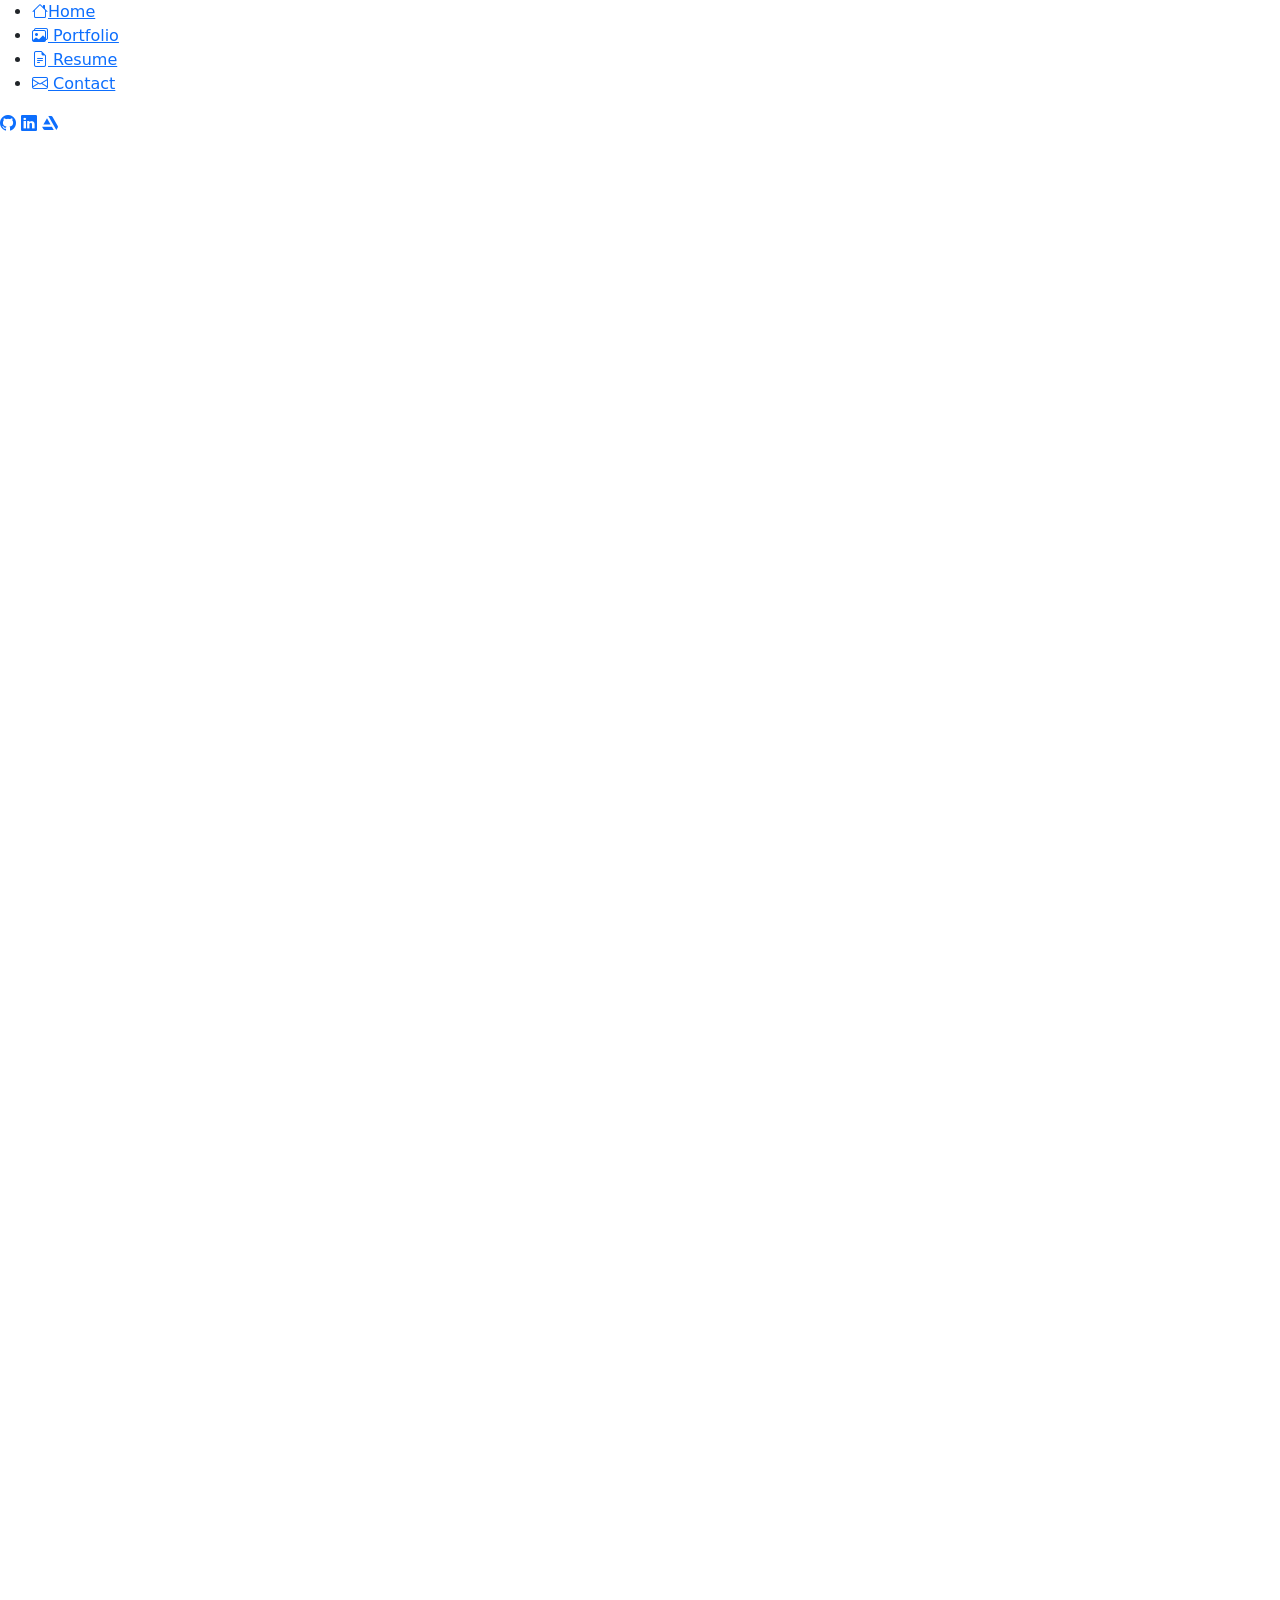
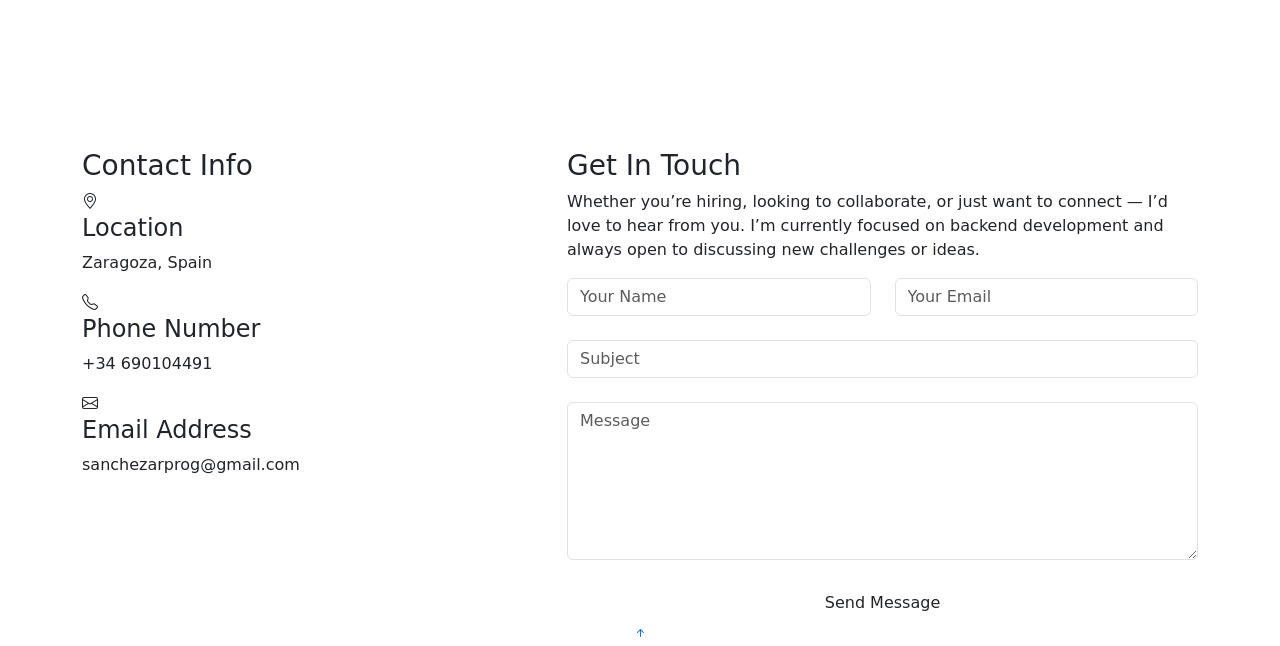
==== index.html @ cbeb48b1 "social network api title" ====
<!DOCTYPE html>
<html lang="en">

<head>
  <meta charset="utf-8">
  <meta content="width=device-width, initial-scale=1.0" name="viewport">
  <title>Óscar Sánchez | Backend Developer Portfolio</title>
  <meta name="description" content="">
  <meta name="keywords" content="">

  <!-- Favicons -->
  <link href="assets/img/faviconHead.png" rel="icon">
  <link href="assets/img/faviconHead.png" rel="apple-touch-icon">

  <!-- Fonts -->
  <link href="https://fonts.googleapis.com" rel="preconnect">
  <link href="https://fonts.gstatic.com" rel="preconnect" crossorigin>
  <link href="https://fonts.googleapis.com/css2?family=Roboto:ital,wght@0,100;0,300;0,400;0,500;0,700;0,900;1,100;1,300;1,400;1,500;1,700;1,900&family=Ubuntu:ital,wght@0,300;0,400;0,500;0,700;1,300;1,400;1,500;1,700&family=Nunito:ital,wght@0,200;0,300;0,400;0,500;0,600;0,700;0,800;0,900;1,200;1,300;1,400;1,500;1,600;1,700;1,800;1,900&display=swap" rel="stylesheet">

  <!-- Vendor CSS Files -->
  <link href="assets/vendor/bootstrap/css/bootstrap.min.css" rel="stylesheet">
  <link href="assets/vendor/bootstrap-icons/bootstrap-icons.css" rel="stylesheet">
  <link href="assets/vendor/aos/aos.css" rel="stylesheet">
  <link href="assets/vendor/glightbox/css/glightbox.min.css" rel="stylesheet">
  <link href="assets/vendor/swiper/swiper-bundle.min.css" rel="stylesheet">

  <!-- ArtStation Icon -->
  <link rel="stylesheet" href="https://cdnjs.cloudflare.com/ajax/libs/font-awesome/6.5.0/css/all.min.css">

  <!-- Main CSS File -->
  <link href="assets/css/main.css" rel="stylesheet">

  <!-- =======================================================
  * Template Name: SnapFolio
  * Template URL: https://bootstrapmade.com/snapfolio-bootstrap-portfolio-template/
  * Updated: Jul 21 2025 with Bootstrap v5.3.7
  * Author: BootstrapMade.com
  * License: https://bootstrapmade.com/license/
  ======================================================== -->
</head>

<body class="index-page">

  <header id="header" class="header dark-background d-flex flex-column justify-content-center">
    <i class="header-toggle d-xl-none bi bi-list"></i>

    <div class="header-container d-flex flex-column align-items-start">
      <nav id="navmenu" class="navmenu">
        <ul>
          <li><a href="#hero" class="active"><i class="bi bi-house navicon"></i>Home</a></li>
          <li><a href="#portfolio"><i class="bi bi-images navicon"></i> Portfolio</a></li>
          <li><a href="#resume"><i class="bi bi-file-earmark-text navicon"></i> Resume</a></li>
          <li><a href="#contact"><i class="bi bi-envelope navicon"></i> Contact</a></li>
        </ul>
      </nav>
      <div class="social-links text-center">
<!--        <a href="#" class="twitter"><i class="bi bi-twitter-x"></i></a>-->
        <a href="https://github.com/sanchezardev" class="github"><i class="bi bi-github"></i></a>
<!--        <a href="#" class="instagram"><i class="bi bi-instagram"></i></a>-->
<!--        <a href="#" class="google-plus"><i class="bi bi-skype"></i></a>-->
        <a href="https://www.linkedin.com/in/sanchezar/" class="linkedin"><i class="bi bi-linkedin"></i></a>
        <a href="https://www.artstation.com/sanchezar" class="artstation"><i class="fa-brands fa-artstation"></i></a>
      </div>
    </div>
  </header>

  <main class="main">

    <!-- Hero Section -->
    <section id="hero" class="hero section">

      <div class="background-elements">
        <div class="bg-circle circle-1"></div>
        <div class="bg-circle circle-2"></div>
      </div>

      <div class="hero-content">

        <div class="container">
          <div class="row align-items-center">

            <div class="col-lg-6" data-aos="fade-right" data-aos-delay="100">
              <div class="hero-text">
                <h1>Port<span class="accent-text">folio</span></h1>
                <h2>Oscar Sanchez</h2>
                <p class="lead">I'm a <span class="typed" data-typed-items="Backend Developer, Java and Spring Boot Specialist, Logic and Optimization enthusiast, Technical artist"></span></p>
                <p class="description">Backend Developer focused on building robust and scalable backend systems. Expertise in Java and Spring Boot, with a professional background in high-performance technical optimization.</p>

                <div class="hero-actions">
                  <a href="#portfolio" class="btn btn-primary">View My Work</a>
                  <a href="#contact" class="btn btn-outline">Get In Touch</a>
                </div>

                <div class="social-links">
                  <a href="https://github.com/sanchezardev"><i class="bi bi-github"></i></a>
                  <a href="https://www.linkedin.com/in/sanchezar/"><i class="bi bi-linkedin"></i></a>
                  <a href="https://www.artstation.com/sanchezar" class="artstation"><i class="fa-brands fa-artstation"></i></a>
                </div>
              </div>
            </div>

            <div class="col-lg-6" data-aos="fade-left" data-aos-delay="200">
              <div class="hero-visual">
                <div class="profile-container">
                  <div class="profile-background"></div>
                  <img src="assets/img/profile/oscarPrincipal.png" alt="Oscar Sanchez" class="profile-image">
                </div>
              </div>
            </div>

          </div>
        </div>
      </div>

    </section><!-- /Hero Section -->

    <!-- Portfolio Section -->
    <section id="portfolio" class="portfolio section">

      <!-- Section Title -->
      <div class="container section-title" data-aos="fade-up">
        <h2>Portfolio</h2>
        <p>A collection of backend development projects that showcase my technical skills, problem-solving approach, and understanding of server-side architecture.
          While my background is in 3D art, this portfolio focuses on my transition into software development — with an emphasis on clean, efficient, and scalable backend systems.</p>
      </div><!-- End Section Title -->

      <div class="container" data-aos="fade-up" data-aos-delay="100">

        <div class="isotope-layout" data-default-filter="*" data-layout="masonry" data-sort="original-order">

          <div class="row">
            <div class="col-lg-3 filter-sidebar">
              <div class="filters-wrapper" data-aos="fade-right" data-aos-delay="150">
                <ul class="portfolio-filters isotope-filters">
                  <li data-filter="*" class="filter-active">All Projects</li>
                  <li data-filter=".filter-photography">Backend Projects</li>
                </ul>
              </div>
            </div>

            <div class="col-lg-9">
              <div class="row gy-4 portfolio-container isotope-container" data-aos="fade-up" data-aos-delay="200">

                <div class="col-lg-6 col-md-6 portfolio-item isotope-item filter-photography">
                  <div class="portfolio-wrap">
                    <img src="assets/img/portfolio/DiagramaAPIRest.png" class="img-fluid" alt="Portfolio Image" loading="lazy">
                    <div class="portfolio-info">
                      <div class="content">
                        <span class="category">Web API</span>
                        <h4>Social Network API - Spring Boot 3 & Java 23</h4>
                        <div class="portfolio-links">
                          <a href="assets/img/portfolio/DiagramaAPIRest.png" class="glightbox" title="Social Network REST API"><i class="bi bi-plus-lg"></i></a>
                          <a href="NewSections/NetworkApiRestProject.html" title="More Details"><i class="bi bi-arrow-right"></i></a>
                        </div>
                      </div>
                    </div>
                  </div>
                </div><!-- End Portfolio Item -->

<!--                <div class="col-lg-6 col-md-6 portfolio-item isotope-item filter-design">-->
<!--                  <div class="portfolio-wrap">-->
<!--                    <img src="assets/img/portfolio/portfolio-2.webp" class="img-fluid" alt="Portfolio Image" loading="lazy">-->
<!--                    <div class="portfolio-info">-->
<!--                      <div class="content">-->
<!--                        <span class="category">Web Design</span>-->
<!--                        <h4>Woodcraft Design</h4>-->
<!--                        <div class="portfolio-links">-->
<!--                          <a href="assets/img/portfolio/portfolio-2.webp" class="glightbox" title="Woodcraft Design"><i class="bi bi-plus-lg"></i></a>-->
<!--                          <a href="NewSections/NetworkApiRestProject.html" title="More Details"><i class="bi bi-arrow-right"></i></a>-->
<!--                        </div>-->
<!--                      </div>-->
<!--                    </div>-->
<!--                  </div>-->
<!--                </div>&lt;!&ndash; End Portfolio Item &ndash;&gt;-->

<!--                <div class="col-lg-6 col-md-6 portfolio-item isotope-item filter-automotive">-->
<!--                  <div class="portfolio-wrap">-->
<!--                    <img src="assets/img/portfolio/portfolio-portrait-2.webp" class="img-fluid" alt="Portfolio Image" loading="lazy">-->
<!--                    <div class="portfolio-info">-->
<!--                      <div class="content">-->
<!--                        <span class="category">Automotive</span>-->
<!--                        <h4>Classic Beauty</h4>-->
<!--                        <div class="portfolio-links">-->
<!--                          <a href="assets/img/portfolio/portfolio-portrait-2.webp" class="glightbox" title="Classic Beauty"><i class="bi bi-plus-lg"></i></a>-->
<!--                          <a href="NetworkApiRestProject.html" title="More Details"><i class="bi bi-arrow-right"></i></a>-->
<!--                        </div>-->
<!--                      </div>-->
<!--                    </div>-->
<!--                  </div>-->
<!--                </div>&lt;!&ndash; End Portfolio Item &ndash;&gt;-->



              </div><!-- End Portfolio Container -->
            </div>
          </div>

        </div>

      </div>

    </section><!-- /Portfolio Section -->

    <!-- Resume Section -->
    <section id="resume" class="resume section">

      <!-- Section Title -->
      <div class="container section-title" data-aos="fade-up">
        <h2>Resume</h2>
        <p>I am a Backend Developer focused on building robust and scalable systems using Java and Spring Boot. My background in technical 3D art has provided me with a unique perspective on system optimization, performance, and complex logic.
          I don't just write code; I design efficient solutions. I enjoy tackling the challenges of data persistence, API architecture, and clean code principles. My goal is to bring the same level of precision and detail I used in technical art to high-performance backend infrastructures.</p>
      </div><!-- End Section Title -->

      <div class="container" data-aos="fade-up" data-aos-delay="100">

        <div class="row gy-4">
          <!-- Left column with summary and contact -->
          <div class="col-lg-4">
            <div class="resume-side" data-aos="fade-right" data-aos-delay="100">
              <div class="profile-img mb-4">
                <img src="assets/img/profile/oscarPrincipal.png" alt="Profile" class="img-fluid rounded">
              </div>

<!--                  Aqui he omitido esta parte porque creo que es redundante-->
<!--              <h3>Professional Summary</h3>-->
<!--              <p>Driven software architect with expertise in developing scalable, high-performance enterprise solutions. Passionate about leveraging cutting-edge technologies to solve complex business challenges.</p>-->

              <h3 class="mt-4">Contact Information</h3>
              <ul class="contact-info list-unstyled">
                <li><i class="bi bi-geo-alt"></i> Zaragoza, Spain</li>
                <li><i class="bi bi-envelope"></i><a href="https://mail.google.com/mail/?view=cm&fs=1&to=sanchezarprog@gmail.com" target="_blank" class="google-plus">sanchezarprog@gmail.com</a></li>
                <li><i class="bi bi-phone"></i> +34 690104491</li>
                <li><i class="bi bi-linkedin"></i><a href="https://linkedin.com/in/sanchezar" target="_blank"> linkedin.com/in/sanchezar/</a></li>
              </ul>

              <div class="skills-animation mt-4">
                <h3>Technical Skills</h3>
                <div class="skill-item">
                  <div class="d-flex justify-content-between">
                    <span>Java, Spring Data, Hibernate and Wicket</span>
                  </div>
                </div>

                <div class="skill-item">
                  <div class="d-flex justify-content-between">
                    <span>SQL, MySQL, MariaDB, Microsoft SQL Server, Oracle Database and PostgreSQL</span>
                  </div>
                </div>

                <div class="skill-item">
                  <div class="d-flex justify-content-between">
                    <span>Git and GitHub</span>
                  </div>
                </div>

                <div class="skill-item">
                  <div class="d-flex justify-content-between">
                    <span>PHP and Laravel</span>
                  </div>
                </div>

                <div class="skill-item">
                  <div class="d-flex justify-content-between">
                    <span>Excel, Word, Access</span>
                  </div>
                </div>

                <div class="skill-item">
                  <div class="d-flex justify-content-between">
                    <span>IDEs IntelliJ and Eclipse</span>
                  </div>
                </div>

                <div class="skill-item">
                  <div class="d-flex justify-content-between">
                    <span>HTML, CSS, JavaScrip and Bootstrap</span>
                  </div>
                </div>

                <div class="skill-item">
                  <div class="d-flex justify-content-between">
                    <span>JSON, XML, DTD, XSD, XPath, XQuery and XSLT</span>
                  </div>
                </div>

                <div class="skill-item">
                  <div class="d-flex justify-content-between">
                    <span>Android Studio</span>
                  </div>
                </div>

                <div class="skill-item">
                  <div class="d-flex justify-content-between">
                    <span>C#, C++ and Python</span>
                  </div>
                </div>
                <div class="skill-item">
                  <div class="d-flex justify-content-between">
                    <span>Trello, Slack, Microsoft Teams</span>
                  </div>
                </div>
              </div>
            </div>
          </div>

          <!-- Right column with experience and education -->
          <div class="col-lg-8 ps-4 ps-lg-5">
            <!-- Experience Section -->
            <div class="resume-section" data-aos="fade-up">
              <h3><i class="bi bi-briefcase me-2"></i>Professional Experience</h3>

              <div class="resume-item">
                <h4>Technical Artist (Unity & Optimization)</h4>
                <h5>2025 - Present, Valencia, Spain</h5>
                <p class="company"><i class="bi bi-building"></i> Play&Go Experience</p>
                <ul>
                  <li>Active participation in the mobile application development lifecycle, ensuring the delivery of stable versions</li>
                  <li>Scene  optimization  for  Unity,  ensuring  performance  and  visual
                    quality on mobile devices.</li>
                  <li>Daily communication with clients to transform business needs into technical implementations, meeting strict delivery
                    milestones.</li>
                  <li>Responsible for resource and memory optimization in the Unity engine, ensuring performance on mobile devices.</li>
                  <li>Working under agile methodologies, collaborating with the technical team for content integration.</li><pre></pre>
                  <p><a href="https://playgoxp.com" target="_blank">https://playgoxp.com</a></p>
                </ul>
              </div>

              <div class="resume-item">
                <h4>3D Artist (Internship)</h4>
                <h5>2022 - 2023, Valencia, Spain</h5>
                <p class="company"><i class="bi bi-building"></i> ESAT</p>
                <ul>
                  <li>Collaboration in a multidisciplinary team of 18 people, gaining experience in complete production cycles.</li>
                  <li>Asset management and resolution of basic conflicts in the project’s version control.</li>
                  <p>My project:</p><pre></pre>
                  <p><a href="https://store.steampowered.com/app/2432470/ANDARA_RISE_FOR_REBELLION/" target="_blank">https://store.steampowered.com/app/2432470/ANDARA_RISE_FOR_REBELLION/</a></p><pre></pre>
                  <p>My 3D artist portfolio:</p><pre></pre>
                  <p><a href="https://www.artstation.com/sanchezar" target="_blank">https://www.artstation.com/sanchezar</a></p>
                </ul>
              </div>

              <div class="resume-item">
                <h4>Final Degree Project in Programming</h4>
                <h5>2020 - 2020, Zaragoza, Spain</h5>
                <p class="company"><i class="bi bi-building"></i> I.E.S Pablo Serrano</p>
                <ul>
                  <p>I developed all the programming for a video game using UE4, managing
                    aspects  such  as  enemy  behavior,  inventory  systems,  and  character
                    mobility  —  from  simple  to  advanced  actions  such  as  swimming,
                    jumping, and running.</p><pre></pre>
                  <li>Programming in C++</li>
                  <li>Node-based programming in Unreal Engine 4</li>
                  <li>Creation and management of databases</li>
                  <li>AI behavior management of enemies</li>
                  <li>Use of Epic Games libraries</li>
                  <li>Importing animations and textures</li>
                  <li>Performance optimization</li>
                </ul>
              </div>
            </div>

            <!-- Education Section -->
            <div class="resume-section" data-aos="fade-up" data-aos-delay="100">
              <h3><i class="bi bi-mortarboard me-2"></i>Education</h3>

              <div class="resume-item">
                <h4>HND in Computer Game Development</h4>
                <h5>2020 - 2023</h5>
                <p class="company"><i class="bi bi-building"></i> ESAT</p>
                <p><a href="https://www.esat.es/">https://www.esat.es/</a></p>
              </div>

              <div class="resume-item">
                <h4>CFGS in Multiplatform Application Development (DAM)</h4>
                <h5>2018 - 2020</h5>
                <p class="company"><i class="bi bi-building"></i> I.E.S Pablo Serrano</p>
                <li>Implementation of the MVC (Model-View-Controller) pattern</li>
                <li>Web development</li>
                <li>Android application development</li>
                <li>Use of repositories such as GitHub</li>
                <li>Back-end programming</li>
                <li>OOP (Object-Oriented Programming)</li>
                <li>Application of SOLID principles</li>
              </div>
            </div>

            <!-- Certifications Section -->
            <div class="resume-section" data-aos="fade-up" data-aos-delay="200">
              <h3><i class="bi bi-award me-2"></i>Certifications</h3>

              <div class="resume-item">
                <h4>Codecademy Certified Course - Learn Spring:
                  Building An App</h4>
                <h5>2025, Zaragoza, Spain</h5>
              </div>

              <div class="resume-item">
                <h4>Codecademy Certified Course - Learn Java:
                  Debugging</h4>
                <h5>2025, Zaragoza, Spain</h5>
              </div>
            </div>
          </div>
          <section id="about" class="about section">
            <div class="cta-section">
              <a href="assets/cv/OscarSanchez_cv_dev_english.pdf" class="btn btn-primary centered">
                <i class="bi bi-download"></i>
                Download Resume
              </a>
            </div>
            <style>
              .centered {
                margin: 0 auto; /* centra horizontalmente */
                text-align: center;
              }
            </style>
          </section>
        </div>

      </div>
      <div class="about-content">
      </div>

    </section><!-- /Resume Section -->



    <!-- Contact Section -->
    <section id="contact" class="contact section">

      <!-- Section Title -->
      <div class="container section-title" data-aos="fade-up">
        <h2>Contact</h2>
      </div><!-- End Section Title -->

      <div class="container">

        <div class="row g-4 g-lg-5">
          <div class="col-lg-5">
            <div class="info-box">
              <h3>Contact Info</h3>

              <div class="info-item">
                <div class="icon-box">
                  <i class="bi bi-geo-alt"></i>
                </div>
                <div class="content">
                  <h4>Location</h4>
                  <p>Zaragoza, Spain</p>
                </div>
              </div>

              <div class="info-item">
                <div class="icon-box">
                  <i class="bi bi-telephone"></i>
                </div>
                <div class="content">
                  <h4>Phone Number</h4>
                  <p>+34 690104491</p>
                </div>
              </div>

              <div class="info-item">
                <div class="icon-box">
                  <i class="bi bi-envelope"></i>
                </div>
                <div class="content">
                  <h4>Email Address</h4>
                  <p>sanchezarprog@gmail.com</p>
                </div>
              </div>
            </div>
          </div>
          <div class="col-lg-7">
            <div class="contact-form">
              <h3>Get In Touch</h3>
              <p>Whether you’re hiring, looking to collaborate, or just want to connect — I’d love to hear from you.
                I’m currently focused on backend development and always open to discussing new challenges or ideas.</p>

              <form action="https://formspree.io/f/xgvppbpd" method="POST">
                <div class="row gy-4">

                  <div class="col-md-6">
                    <input type="text" name="name" class="form-control" placeholder="Your Name" required>
                  </div>

                  <div class="col-md-6">
                    <input type="email" name="email" class="form-control" placeholder="Your Email" required>
                  </div>

                  <div class="col-12">
                    <input type="text" name="subject" class="form-control" placeholder="Subject" required>
                  </div>

                  <div class="col-12">
                    <textarea name="message" class="form-control" rows="6" placeholder="Message" required></textarea>
                  </div>

                  <!-- Opcional: asunto automático y redirección tras envío -->
                  <input type="hidden" name="_subject" value="New message from your portfolio website">
                  <input type="hidden" name="_next" value="https://sanchezardev.github.io/thanks.html">
                  <!-- Fin opcional -->

                  <div class="col-12 text-center">
                    <button type="submit" class="btn">Send Message</button>
                  </div>

                </div>
              </form>
            </div>
          </div>
        </div>
      </div>
    </section><!-- /Contact Section -->

  </main>
<!--  <footer id="footer" class="footer position-relative">-->

<!--    <div class="container">-->
<!--      <div class="copyright text-center ">-->
<!--        <p>© <span>Copyright</span> <strong class="px-1 sitename">iPortfolio</strong> <span>All Rights Reserved</span></p>-->
<!--      </div>-->
<!--      <div class="credits">-->
<!--        &lt;!&ndash; All the links in the footer should remain intact. &ndash;&gt;-->
<!--        &lt;!&ndash; You can delete the links only if you've purchased the pro version. &ndash;&gt;-->
<!--        &lt;!&ndash; Licensing information: https://bootstrapmade.com/license/ &ndash;&gt;-->
<!--        &lt;!&ndash; Purchase the pro version with working PHP/AJAX contact form: [buy-url] &ndash;&gt;-->
<!--        Designed by <a href="https://bootstrapmade.com/">BootstrapMade</a>-->
<!--      </div>-->
<!--    </div>-->

<!--  </footer>-->

  <!-- Scroll Top -->
  <a href="#" id="scroll-top" class="scroll-top d-flex align-items-center justify-content-center"><i class="bi bi-arrow-up-short"></i></a>

  <!-- Preloader -->
  <div id="preloader"></div>

  <!-- Vendor JS Files -->
  <script src="assets/vendor/bootstrap/js/bootstrap.bundle.min.js"></script>
  <script src="assets/vendor/php-email-form/validate.js"></script>
  <script src="assets/vendor/aos/aos.js"></script>
  <script src="assets/vendor/typed.js/typed.umd.js"></script>
  <script src="assets/vendor/purecounter/purecounter_vanilla.js"></script>
  <script src="assets/vendor/waypoints/noframework.waypoints.js"></script>
  <script src="assets/vendor/isotope-layout/isotope.pkgd.min.js"></script>
  <script src="assets/vendor/imagesloaded/imagesloaded.pkgd.min.js"></script>
  <script src="assets/vendor/glightbox/js/glightbox.min.js"></script>
  <script src="assets/vendor/swiper/swiper-bundle.min.js"></script>

  <!-- Main JS File -->
  <script src="assets/js/main.js"></script>

</body>

</html>
---- assets/css/main.css ----
/**
* Template Name: SnapFolio
* Template URL: https://bootstrapmade.com/snapfolio-bootstrap-portfolio-template/
* Updated: Jul 21 2025 with Bootstrap v5.3.7
* Author: BootstrapMade.com
* License: https://bootstrapmade.com/license/
*/

/*--------------------------------------------------------------
# Font & Color Variables
# Help: https://bootstrapmade.com/color-system/
--------------------------------------------------------------*/
/* Fonts */
:root {
  --default-font: "Roboto",  system-ui, -apple-system, "Segoe UI", Roboto, "Helvetica Neue", Arial, "Noto Sans", "Liberation Sans", sans-serif, "Apple Color Emoji", "Segoe UI Emoji", "Segoe UI Symbol", "Noto Color Emoji";
  --heading-font: "Ubuntu",  sans-serif;
  --nav-font: "Nunito",  sans-serif;
}

/* Global Colors - The following color variables are used throughout the website. Updating them here will change the color scheme of the entire website */
:root { 
  --background-color: #1f1f1f; /* Background color for the entire website, including individual sections */
  --default-color: #ffffff; /* Default color used for the majority of the text content across the entire website */
  --heading-color: #ffffff; /* Color for headings, subheadings and title throughout the website */
  --accent-color: #ececec; /* Accent color that represents your brand on the website. It's used for buttons, links, and other elements that need to stand out */
  --surface-color: #232323; /* The surface color is used as a background of boxed elements within sections, such as cards, icon boxes, or other elements that require a visual separation from the global background. */
  --contrast-color: #310606; /* Contrast color for text, ensuring readability against backgrounds of accent, heading, or default colors. */
}

/* Nav Menu Colors - The following color variables are used specifically for the navigation menu. They are separate from the global colors to allow for more customization options */
:root {
  --nav-color: rgba(236, 236, 236, 0.59);  /* The default color of the main navmenu links */
  --nav-hover-color: #ffffff; /* Applied to main navmenu links when they are hovered over or active */
  --nav-mobile-background-color: #393939; /* Used as the background color for mobile navigation menu */
  --nav-dropdown-background-color: #393939; /* Used as the background color for dropdown items that appear when hovering over primary navigation items */
  --nav-dropdown-color: #ffffff; /* Used for navigation links of the dropdown items in the navigation menu. */
  --nav-dropdown-hover-color: #ececec; /* Similar to --nav-hover-color, this color is applied to dropdown navigation links when they are hovered over. */
}

/* Color Presets - These classes override global colors when applied to any section or element, providing reuse of the sam color scheme. */

.light-background {
  --background-color: #2c2c2c;
  --surface-color: #323232;
}

.dark-background {
  --background-color: #040b14;
  --default-color: #ffffff;
  --heading-color: #ffffff;
  --surface-color: #151f2b;
  --contrast-color: #ffffff;
}

/* Smooth scroll */
:root {
  scroll-behavior: smooth;
}

/*--------------------------------------------------------------
# General Styling & Shared Classes
--------------------------------------------------------------*/
body {
  color: var(--default-color);
  background-color: var(--background-color);
  font-family: var(--default-font);
}

a {
  color: var(--accent-color);
  text-decoration: none;
  transition: 0.3s;
}

a:hover {
  color: color-mix(in srgb, var(--accent-color), transparent 25%);
  text-decoration: none;
}

h1,
h2,
h3,
h4,
h5,
h6 {
  color: var(--heading-color);
  font-family: var(--heading-font);
}

/* PHP Email Form Messages
------------------------------*/
.php-email-form .error-message {
  display: none;
  background: #df1529;
  color: #ffffff;
  text-align: left;
  padding: 15px;
  margin-bottom: 24px;
  font-weight: 600;
}

.php-email-form .sent-message {
  display: none;
  color: #ffffff;
  background: #059652;
  text-align: center;
  padding: 15px;
  margin-bottom: 24px;
  font-weight: 600;
}

.php-email-form .loading {
  display: none;
  background: var(--surface-color);
  text-align: center;
  padding: 15px;
  margin-bottom: 24px;
}

.php-email-form .loading:before {
  content: "";
  display: inline-block;
  border-radius: 50%;
  width: 24px;
  height: 24px;
  margin: 0 10px -6px 0;
  border: 3px solid var(--accent-color);
  border-top-color: var(--surface-color);
  animation: php-email-form-loading 1s linear infinite;
}

@keyframes php-email-form-loading {
  0% {
    transform: rotate(0deg);
  }

  100% {
    transform: rotate(360deg);
  }
}

/*--------------------------------------------------------------
# Global Header
--------------------------------------------------------------*/
.header {
  --background-color: #1b1b1b;
  --contrast-color: #444444;
  color: var(--default-color);
  position: fixed;
  top: 0;
  left: 0;
  bottom: 0;
  padding: 0 15px;
  width: 300px;
  transition: all ease-in-out 0.3s;
  overflow-y: auto;
  z-index: 997;
}

.header .header-container {
  border-radius: 20px;
  padding: 15px;
  background-color: var(--background-color);
  border: 1px solid color-mix(in srgb, var(--default-color), transparent 80%);
}

.header .social-links {
  margin: 0 0 10px 0;
}

.header .social-links a {
  font-size: 16px;
  display: inline-flex;
  align-items: center;
  justify-content: center;
  background: color-mix(in srgb, var(--default-color), transparent 90%);
  color: var(--default-color);
  margin: 0 2px;
  border-radius: 50%;
  text-align: center;
  width: 40px;
  height: 40px;
  transition: 0.3s;
}

.header .social-links a:hover {
  color: var(--contrast-color);
  background: var(--accent-color);
}

@media (min-width: 1200px) {

  .header~main,
  .header~#footer {
    margin-left: 330px;
  }
}

@media (max-width: 1199px) {
  .header {
    left: -100%;
  }
}

.header.header-show {
  left: 0;
}

.header .header-toggle {
  color: var(--contrast-color);
  background-color: var(--accent-color);
  font-size: 22px;
  display: flex;
  align-items: center;
  justify-content: center;
  width: 40px;
  height: 40px;
  border-radius: 50%;
  cursor: pointer;
  position: fixed;
  top: 15px;
  right: 15px;
  z-index: 9999;
  transition: background-color 0.3s;
}

.header .header-toggle:hover {
  color: var(--contrast-color);
  background-color: color-mix(in srgb, var(--accent-color) 90%, white 15%);
}

/*--------------------------------------------------------------
# Navigation Menu
--------------------------------------------------------------*/
.mobile-nav-toggle {
  display: none;
}

.navmenu {
  padding: 0;
  z-index: 9997;
  width: 100%;
}

.navmenu ul {
  list-style: none;
  padding: 0 0 20px 0;
  margin: 0;
}

.navmenu a,
.navmenu a:focus {
  color: var(--nav-color);
  padding: 15px 10px;
  font-family: var(--nav-font);
  font-size: 16px;
  font-weight: 400;
  display: flex;
  align-items: center;
  white-space: nowrap;
  transition: 0.3s;
  width: 100%;
}

.navmenu a .navicon,
.navmenu a:focus .navicon {
  font-size: 20px;
  margin-right: 10px;
}

.navmenu a .toggle-dropdown,
.navmenu a:focus .toggle-dropdown {
  font-size: 12px;
  line-height: 0;
  margin-left: auto;
  width: 30px;
  height: 30px;
  display: flex;
  align-items: center;
  justify-content: center;
  border-radius: 50%;
  transition: 0.3s;
  flex-shrink: 0;
  background-color: color-mix(in srgb, var(--accent-color), transparent 90%);
}

.navmenu a .toggle-dropdown:hover,
.navmenu a:focus .toggle-dropdown:hover {
  background-color: var(--accent-color);
  color: var(--contrast-color);
}

.navmenu a:hover,
.navmenu .active,
.navmenu .active:focus {
  color: var(--nav-hover-color);
}

.navmenu a:hover .navicon,
.navmenu .active .navicon,
.navmenu .active:focus .navicon {
  color: var(--accent-color);
}

.navmenu .active .toggle-dropdown,
.navmenu .active:focus .toggle-dropdown {
  background-color: var(--accent-color);
  color: var(--contrast-color);
  transform: rotate(180deg);
}

.navmenu .dropdown {
  display: block;
}

.navmenu .dropdown a,
.navmenu .dropdown a:focus {
  color: --nav-dropdown-color;
}

.navmenu .dropdown a:hover,
.navmenu .dropdown .active,
.navmenu .dropdown .active:focus {
  color: var(--nav-dropdown-hover-color);
}

.navmenu .dropdown ul {
  position: static;
  display: none;
  z-index: 99;
  padding: 5px 10px;
  margin: 5px 10px;
  background-color: var(--nav-dropdown-background-color);
  border: 1px solid color-mix(in srgb, var(--default-color), transparent 90%);
  box-shadow: none;
  transition: all 0.5s ease-in-out;
}

.navmenu .dropdown ul ul {
  background-color: rgba(33, 37, 41, 0.1);
}

.navmenu .dropdown>.dropdown-active {
  display: block;
  background-color: rgba(33, 37, 41, 0.03);
}

/*--------------------------------------------------------------
# Global Footer
--------------------------------------------------------------*/
.footer {
  color: var(--default-color);
  background-color: var(--background-color);
  font-size: 14px;
  padding: 0 0 40px 0;
  position: relative;
}

.footer .copyright {
  padding-top: 40px;
  border-top: 1px solid color-mix(in srgb, var(--default-color), transparent 90%);
}

.footer .copyright p {
  margin-bottom: 0;
}

.footer .credits {
  margin-top: 4px;
  font-size: 13px;
  text-align: center;
}

/*--------------------------------------------------------------
# Preloader
--------------------------------------------------------------*/
#preloader {
  position: fixed;
  inset: 0;
  z-index: 999999;
  overflow: hidden;
  background: var(--background-color);
  transition: all 0.6s ease-out;
}

#preloader:before {
  content: "";
  position: fixed;
  top: calc(50% - 30px);
  left: calc(50% - 30px);
  border: 6px solid #ffffff;
  border-color: var(--accent-color) transparent var(--accent-color) transparent;
  border-radius: 50%;
  width: 60px;
  height: 60px;
  animation: animate-preloader 1.5s linear infinite;
}

@keyframes animate-preloader {
  0% {
    transform: rotate(0deg);
  }

  100% {
    transform: rotate(360deg);
  }
}

/*--------------------------------------------------------------
# Scroll Top Button
--------------------------------------------------------------*/
.scroll-top {
  position: fixed;
  visibility: hidden;
  opacity: 0;
  right: 15px;
  bottom: -15px;
  z-index: 99999;
  background-color: var(--accent-color);
  width: 44px;
  height: 44px;
  border-radius: 50px;
  transition: all 0.4s;
}

.scroll-top i {
  font-size: 24px;
  color: var(--contrast-color);
  line-height: 0;
}

.scroll-top:hover {
  background-color: color-mix(in srgb, var(--accent-color), transparent 20%);
  color: var(--contrast-color);
}

.scroll-top.active {
  visibility: visible;
  opacity: 1;
  bottom: 15px;
}

/*--------------------------------------------------------------
# Disable aos animation delay on mobile devices
--------------------------------------------------------------*/
@media screen and (max-width: 768px) {
  [data-aos-delay] {
    transition-delay: 0 !important;
  }
}

/*--------------------------------------------------------------
# Global Page Titles & Breadcrumbs
--------------------------------------------------------------*/
.page-title {
  color: var(--default-color);
  padding: 25px 0 0 0;
  position: relative;
}

.page-title .container {
  border-bottom: 1px solid color-mix(in srgb, var(--default-color), transparent 90%);
  padding-bottom: 25px;
}

.page-title h1 {
  font-size: 24px;
  font-weight: 700;
}

.page-title .breadcrumbs ol {
  display: flex;
  flex-wrap: wrap;
  list-style: none;
  padding: 0;
  margin: 0;
  font-size: 14px;
  font-weight: 400;
}

.page-title .breadcrumbs ol li+li {
  padding-left: 10px;
}

.page-title .breadcrumbs ol li+li::before {
  content: "/";
  display: inline-block;
  padding-right: 10px;
  color: color-mix(in srgb, var(--default-color), transparent 70%);
}

/*--------------------------------------------------------------
# Global Sections
--------------------------------------------------------------*/
section,
.section {
  color: var(--default-color);
  background-color: var(--background-color);
  padding: 60px 0;
  overflow: clip;
}

/*--------------------------------------------------------------
# Global Section Titles
--------------------------------------------------------------*/
.section-title {
  text-align: center;
  padding-bottom: 60px;
  position: relative;
}

.section-title h2 {
  font-size: 32px;
  font-weight: 700;
  position: relative;
}

.section-title h2:before,
.section-title h2:after {
  content: "";
  width: 50px;
  height: 2px;
  background: var(--accent-color);
  display: inline-block;
}

.section-title h2:before {
  margin: 0 15px 10px 0;
}

.section-title h2:after {
  margin: 0 0 10px 15px;
}

.section-title p {
  margin-bottom: 0;
}

/*--------------------------------------------------------------
# Hero Section
--------------------------------------------------------------*/
.hero {
  min-height: 100vh;
  position: relative;
  overflow: hidden;
  display: flex;
  align-items: center;
}

.hero .background-elements {
  position: absolute;
  top: 0;
  left: 0;
  width: 100%;
  height: 100%;
  z-index: 1;
  overflow: hidden;
}

.hero .background-elements .bg-circle {
  position: absolute;
  border-radius: 50%;
  background: linear-gradient(45deg, color-mix(in srgb, var(--accent-color), transparent 90%), color-mix(in srgb, var(--accent-color), transparent 95%));
  animation: float 6s ease-in-out infinite;
}

.hero .background-elements .bg-circle.circle-1 {
  width: 300px;
  height: 300px;
  top: 10%;
  right: 10%;
  animation-delay: 0s;
}

.hero .background-elements .bg-circle.circle-2 {
  width: 200px;
  height: 200px;
  bottom: 20%;
  left: 5%;
  animation-delay: 2s;
}

.hero .hero-content {
  position: relative;
  width: 100%;
  z-index: 2;
}

.hero .container {
  position: relative;
  z-index: 3;
}

.hero .hero-text h1 {
  font-size: 72px;
  font-weight: 800;
  line-height: 1.1;
  margin-bottom: 15px;
  color: var(--heading-color);
}

.hero .hero-text h1 .accent-text {
  color: var(--accent-color);
  position: relative;
}

.hero .hero-text h1 .accent-text::after {
  content: "";
  position: absolute;
  bottom: -5px;
  left: 0;
  width: 100%;
  height: 3px;
  background: linear-gradient(90deg, var(--accent-color), color-mix(in srgb, var(--accent-color), transparent 50%));
}

.hero .hero-text h2 {
  font-size: 32px;
  font-weight: 600;
  color: var(--heading-color);
  margin-bottom: 10px;
}

.hero .hero-text .lead {
  font-size: 24px;
  margin-bottom: 20px;
  color: var(--default-color);
}

.hero .hero-text .lead span {
  color: var(--accent-color);
  font-weight: 600;
  border-bottom: 2px solid var(--accent-color);
  padding-bottom: 2px;
}

.hero .hero-text .description {
  font-size: 18px;
  line-height: 1.6;
  color: color-mix(in srgb, var(--default-color), transparent 20%);
  margin-bottom: 40px;
  max-width: 500px;
}

.hero .hero-actions {
  display: flex;
  gap: 20px;
  margin-bottom: 40px;
  flex-wrap: wrap;
}

.hero .hero-actions .btn {
  padding: 14px 30px;
  font-size: 16px;
  font-weight: 600;
  border-radius: 50px;
  text-decoration: none;
  transition: all 0.3s ease;
  border: 2px solid;
}

.hero .hero-actions .btn.btn-primary {
  background-color: var(--accent-color);
  color: var(--contrast-color);
  border-color: var(--accent-color);
}

.hero .hero-actions .btn.btn-primary:hover {
  background-color: color-mix(in srgb, var(--accent-color), black 10%);
  transform: translateY(-2px);
  box-shadow: 0 8px 25px color-mix(in srgb, var(--accent-color), transparent 70%);
}

.hero .hero-actions .btn.btn-outline {
  background-color: transparent;
  color: var(--accent-color);
  border-color: var(--accent-color);
}

.hero .hero-actions .btn.btn-outline:hover {
  background-color: var(--accent-color);
  color: var(--contrast-color);
  transform: translateY(-2px);
}

.hero .social-links {
  display: flex;
  gap: 20px;
}

.hero .social-links a {
  width: 50px;
  height: 50px;
  display: flex;
  align-items: center;
  justify-content: center;
  background-color: var(--surface-color);
  color: color-mix(in srgb, var(--default-color), transparent 40%);
  border-radius: 50%;
  font-size: 20px;
  transition: all 0.3s ease;
}

.hero .social-links a:hover {
  color: var(--contrast-color);
  background-color: var(--accent-color);
  transform: translateY(-3px);
  box-shadow: 0 8px 25px color-mix(in srgb, var(--accent-color), transparent 70%);
}

.hero .hero-visual {
  display: flex;
  justify-content: center;
  align-items: center;
  height: 100%;
}

.hero .hero-visual .profile-container {
  position: relative;
  width: 400px;
  height: 400px;
}

.hero .hero-visual .profile-container .profile-background {
  position: absolute;
  top: 15px;
  left: 15px;
  width: 100%;
  height: 100%;
  background: color-mix(in srgb, var(--accent-color), transparent 90%);
  border-radius: 30px;
  z-index: 1;
}

.hero .hero-visual .profile-container .profile-image {
  position: relative;
  width: 100%;
  height: 100%;
  object-fit: cover;
  border-radius: 30px;
  z-index: 2;
}

@keyframes float {

  0%,
  100% {
    transform: translateY(0px);
  }

  50% {
    transform: translateY(-20px);
  }
}

@keyframes floatIcon {

  0%,
  100% {
    transform: translateY(0px) rotate(0deg);
  }

  50% {
    transform: translateY(-10px) rotate(5deg);
  }
}

@media (max-width: 992px) {
  .hero .hero-text {
    text-align: center;
    margin-bottom: 50px;
  }

  .hero .hero-text h1 {
    font-size: 56px;
  }

  .hero .hero-text h2 {
    font-size: 28px;
  }

  .hero .hero-text .lead {
    font-size: 20px;
  }

  .hero .hero-visual .profile-container {
    width: 350px;
    height: 350px;
  }
}

@media (max-width: 768px) {
  .hero .hero-text h1 {
    font-size: 42px;
  }

  .hero .hero-text h2 {
    font-size: 24px;
  }

  .hero .hero-text .lead {
    font-size: 18px;
  }

  .hero .hero-text .description {
    font-size: 16px;
  }

  .hero .hero-actions {
    justify-content: center;
  }

  .hero .hero-actions .btn {
    padding: 12px 25px;
    font-size: 14px;
  }

  .hero .hero-visual .profile-container {
    width: 300px;
    height: 300px;
  }

  .hero .background-elements .bg-circle.circle-1 {
    width: 200px;
    height: 200px;
  }

  .hero .background-elements .bg-circle.circle-2 {
    width: 150px;
    height: 150px;
  }

  .hero .background-elements .bg-circle.circle-3 {
    width: 100px;
    height: 100px;
  }
}

/*--------------------------------------------------------------
# About Section
--------------------------------------------------------------*/
.about .profile-card {
  background: linear-gradient(135deg, var(--surface-color) 0%, color-mix(in srgb, var(--surface-color), var(--accent-color) 5%) 100%);
  border-radius: 2rem;
  padding: 2.5rem;
  text-align: center;
  box-shadow: 0 20px 40px rgba(0, 0, 0, 0.08);
  border: 1px solid color-mix(in srgb, var(--accent-color), transparent 90%);
  position: relative;
  overflow: hidden;
}

.about .profile-card::before {
  content: "";
  position: absolute;
  top: 0;
  left: 0;
  right: 0;
  height: 4px;
  background: linear-gradient(90deg, var(--accent-color), color-mix(in srgb, var(--accent-color), var(--heading-color) 30%));
}

@media (max-width: 991px) {
  .about .profile-card {
    margin-bottom: 3rem;
  }
}

.about .profile-header {
  position: relative;
  margin-bottom: 2rem;
}

.about .profile-header .profile-image {
  width: 160px;
  height: 160px;
  margin: 0 auto 1.5rem;
  border-radius: 50%;
  overflow: hidden;
  border: 4px solid var(--accent-color);
  box-shadow: 0 10px 30px rgba(0, 0, 0, 0.15);
}

.about .profile-header .profile-image img {
  width: 100%;
  height: 100%;
  object-fit: cover;
}

.about .profile-header .profile-badge {
  position: absolute;
  bottom: 20px;
  right: calc(50% - 65px);
  width: 32px;
  height: 32px;
  background-color: var(--accent-color);
  border-radius: 50%;
  display: flex;
  align-items: center;
  justify-content: center;
  border: 3px solid var(--surface-color);
}

.about .profile-header .profile-badge i {
  color: var(--contrast-color);
  font-size: 14px;
}

.about .profile-content h3 {
  font-size: 1.5rem;
  font-weight: 700;
  margin-bottom: 0.5rem;
  color: var(--heading-color);
}

.about .profile-content .profession {
  color: var(--accent-color);
  font-weight: 500;
  margin-bottom: 2rem;
}

.about .contact-links {
  display: flex;
  flex-direction: column;
  gap: 1rem;
}

.about .contact-links .contact-item {
  display: flex;
  align-items: center;
  gap: 0.75rem;
  padding: 0.75rem 1rem;
  background-color: color-mix(in srgb, var(--surface-color), var(--background-color) 50%);
  border-radius: 0.75rem;
  text-decoration: none;
  color: var(--default-color);
  transition: all 0.3s;
  border: 1px solid color-mix(in srgb, var(--default-color), transparent 90%);
}

.about .contact-links .contact-item:hover {
  background-color: var(--accent-color);
  color: var(--contrast-color);
  transform: translateY(-2px);
  box-shadow: 0 5px 20px color-mix(in srgb, var(--accent-color), transparent 70%);
}

.about .contact-links .contact-item i {
  font-size: 1rem;
  width: 18px;
}

.about .about-content {
  padding-left: 3rem;
}

@media (max-width: 991px) {
  .about .about-content {
    padding-left: 0;
  }
}

.about .about-content .section-header {
  margin-bottom: 2rem;
}

.about .about-content .section-header .badge-text {
  display: inline-block;
  background: linear-gradient(135deg, var(--accent-color), color-mix(in srgb, var(--accent-color), var(--heading-color) 20%));
  color: var(--contrast-color);
  padding: 0.5rem 1.5rem;
  border-radius: 2rem;
  font-size: 0.875rem;
  font-weight: 600;
  letter-spacing: 0.5px;
  margin-bottom: 1.5rem;
}

.about .about-content .section-header h2 {
  font-size: 2.25rem;
  font-weight: 700;
  line-height: 1.3;
  margin: 0;
}

@media (max-width: 768px) {
  .about .about-content .section-header h2 {
    font-size: 1.875rem;
  }
}

.about .about-content .description {
  margin-bottom: 2.5rem;
}

.about .about-content .description p {
  font-size: 1.1rem;
  line-height: 1.7;
  color: color-mix(in srgb, var(--default-color), transparent 20%);
  margin-bottom: 1.5rem;
}

.about .about-content .description p:last-child {
  margin-bottom: 0;
}

.about .stats-grid {
  display: grid;
  grid-template-columns: repeat(3, 1fr);
  gap: 2rem;
  margin-bottom: 2.5rem;
  padding: 2rem;
  background-color: var(--surface-color);
  border-radius: 1.5rem;
  box-shadow: 0 10px 30px rgba(0, 0, 0, 0.05);
}

@media (max-width: 768px) {
  .about .stats-grid {
    grid-template-columns: 1fr;
    gap: 1.5rem;
    text-align: center;
  }
}

.about .stats-grid .stat-item {
  text-align: center;
}

.about .stats-grid .stat-item .stat-number {
  font-size: 2rem;
  font-weight: 700;
  color: var(--accent-color);
  display: block;
  margin-bottom: 0.5rem;
}

.about .stats-grid .stat-item .stat-label {
  font-size: 0.875rem;
  color: color-mix(in srgb, var(--default-color), transparent 40%);
  font-weight: 500;
}

.about .details-grid {
  margin-bottom: 2.5rem;
}

.about .details-grid .detail-row {
  display: grid;
  grid-template-columns: 1fr 1fr;
  gap: 2rem;
  margin-bottom: 1.5rem;
}

@media (max-width: 768px) {
  .about .details-grid .detail-row {
    grid-template-columns: 1fr;
    gap: 1rem;
  }
}

.about .details-grid .detail-row:last-child {
  margin-bottom: 0;
}

.about .details-grid .detail-item .detail-label {
  display: block;
  font-size: 0.875rem;
  color: color-mix(in srgb, var(--default-color), transparent 50%);
  margin-bottom: 0.5rem;
  font-weight: 500;
}

.about .details-grid .detail-item .detail-value {
  display: block;
  font-weight: 600;
  color: var(--heading-color);
  font-size: 1rem;
}

.about .cta-section {
  display: flex;
  gap: 1rem;
  flex-wrap: wrap;
}

.about .cta-section .btn {
  padding: 0.875rem 2rem;
  border-radius: 0.75rem;
  font-weight: 600;
  text-decoration: none;
  transition: all 0.3s;
  display: inline-flex;
  align-items: center;
  gap: 0.5rem;
  border: 2px solid transparent;
}

.about .cta-section .btn.btn-primary {
  background-color: var(--accent-color);
  color: var(--contrast-color);
}

.about .cta-section .btn.btn-primary:hover {
  background-color: color-mix(in srgb, var(--accent-color), black 15%);
  transform: translateY(-2px);
  box-shadow: 0 10px 30px color-mix(in srgb, var(--accent-color), transparent 60%);
}

.about .cta-section .btn.btn-outline {
  background-color: transparent;
  color: var(--default-color);
  border-color: color-mix(in srgb, var(--default-color), transparent 70%);
}

.about .cta-section .btn.btn-outline:hover {
  border-color: var(--accent-color);
  transform: translateY(-2px);
}

/*--------------------------------------------------------------
# Stats Section
--------------------------------------------------------------*/
.stats .stats-wrapper {
  display: grid;
  grid-template-columns: repeat(4, 1fr);
  gap: 20px;
}

@media (max-width: 992px) {
  .stats .stats-wrapper {
    grid-template-columns: repeat(2, 1fr);
  }
}

@media (max-width: 576px) {
  .stats .stats-wrapper {
    grid-template-columns: 1fr;
  }
}

.stats .stats-item {
  background: linear-gradient(135deg, color-mix(in srgb, var(--surface-color), transparent 5%), var(--surface-color));
  border-radius: 15px;
  padding: 40px 20px;
  text-align: center;
  position: relative;
  transition: transform 0.3s ease, box-shadow 0.3s ease;
  box-shadow: 0 10px 30px rgba(0, 0, 0, 0.05);
  overflow: hidden;
}

.stats .stats-item:hover {
  transform: translateY(-10px);
  box-shadow: 0 15px 35px rgba(0, 0, 0, 0.1);
}

.stats .stats-item:hover .icon-wrapper {
  transform: scale(1.1);
}

.stats .stats-item:nth-child(1) .icon-wrapper {
  background-color: color-mix(in srgb, var(--accent-color), transparent 85%);
}

.stats .stats-item:nth-child(1) .icon-wrapper i {
  color: color-mix(in srgb, var(--accent-color), transparent 10%);
}

.stats .stats-item:nth-child(2) .icon-wrapper {
  background-color: color-mix(in srgb, #ff7e00, transparent 85%);
}

.stats .stats-item:nth-child(2) .icon-wrapper i {
  color: color-mix(in srgb, #ff7e00, transparent 10%);
}

.stats .stats-item:nth-child(3) .icon-wrapper {
  background-color: color-mix(in srgb, #00c875, transparent 85%);
}

.stats .stats-item:nth-child(3) .icon-wrapper i {
  color: color-mix(in srgb, #00c875, transparent 10%);
}

.stats .stats-item:nth-child(4) .icon-wrapper {
  background-color: color-mix(in srgb, #e83e8c, transparent 85%);
}

.stats .stats-item:nth-child(4) .icon-wrapper i {
  color: color-mix(in srgb, #e83e8c, transparent 10%);
}

.stats .stats-item .icon-wrapper {
  width: 80px;
  height: 80px;
  border-radius: 50%;
  display: flex;
  align-items: center;
  justify-content: center;
  margin: 0 auto 20px;
  transition: transform 0.3s ease;
}

.stats .stats-item .icon-wrapper i {
  font-size: 36px;
}

.stats .stats-item span {
  display: block;
  font-size: 48px;
  font-weight: 700;
  color: var(--heading-color);
  margin-bottom: 10px;
  line-height: 1;
  font-family: var(--heading-font);
}

.stats .stats-item p {
  color: var(--default-color);
  font-size: 18px;
  margin: 0;
  font-weight: 500;
  font-family: var(--heading-font);
  opacity: 0.8;
}

/*--------------------------------------------------------------
# Skills Section
--------------------------------------------------------------*/
.skills .skills-category {
  background-color: var(--surface-color);
  padding: 30px;
  border-radius: 8px;
  box-shadow: 0 0 20px rgba(0, 0, 0, 0.05);
  height: 100%;
  transition: transform 0.3s;
}

.skills .skills-category:hover {
  transform: translateY(-5px);
}

.skills .skills-category h3 {
  font-size: 24px;
  margin-bottom: 25px;
  position: relative;
  padding-bottom: 15px;
}

.skills .skills-category h3:after {
  content: "";
  position: absolute;
  bottom: 0;
  left: 0;
  width: 50px;
  height: 2px;
  background-color: var(--accent-color);
}

.skills .skill-item {
  margin-bottom: 25px;
}

.skills .skill-item:last-child {
  margin-bottom: 0;
}

.skills .skill-item h4 {
  font-size: 16px;
  margin-bottom: 8px;
}

.skills .skill-item .skill-percentage {
  font-size: 14px;
  color: color-mix(in srgb, var(--heading-color), transparent 30%);
}

.skills .skill-item .progress {
  height: 8px;
  background-color: color-mix(in srgb, var(--accent-color), transparent 90%);
  border-radius: 20px;
  overflow: hidden;
  position: relative;
}

.skills .skill-item .progress .progress-bar {
  background-color: var(--accent-color);
  transition: width 1.5s ease-in-out;
  width: 0;
  height: 100%;
  border-radius: 20px;
}

.skills .skill-item .skill-tooltip {
  font-size: 14px;
  color: color-mix(in srgb, var(--default-color), transparent 30%);
  margin-top: 8px;
  opacity: 0;
  transform: translateY(-5px);
  transition: all 0.3s;
}

.skills .skill-item:hover .skill-tooltip {
  opacity: 1;
  transform: translateY(0);
}

.skills .skill-box {
  background-color: var(--surface-color);
  padding: 25px 20px;
  border-radius: 8px;
  text-align: center;
  transition: all 0.3s;
  height: 100%;
  position: relative;
  overflow: hidden;
  box-shadow: 0 0 15px rgba(0, 0, 0, 0.05);
}

.skills .skill-box:hover {
  transform: translateY(-5px);
}

.skills .skill-box:hover i {
  color: var(--accent-color);
  transform: scale(1.1);
}

.skills .skill-box:hover .skill-tooltip {
  opacity: 1;
  transform: translateY(0);
}

.skills .skill-box i {
  font-size: 36px;
  color: color-mix(in srgb, var(--accent-color), transparent 20%);
  margin-bottom: 15px;
  display: inline-block;
  transition: all 0.3s;
}

.skills .skill-box h4 {
  font-size: 18px;
  margin-bottom: 10px;
}

.skills .skill-box .skill-tooltip {
  font-size: 14px;
  color: color-mix(in srgb, var(--default-color), transparent 30%);
  opacity: 0;
  transform: translateY(5px);
  transition: all 0.3s;
}

@media (max-width: 991.98px) {
  .skills .skills-category {
    margin-bottom: 30px;
  }

  .skills .skills-category:last-child {
    margin-bottom: 0;
  }
}

@media (max-width: 767.98px) {
  .skills .skill-box {
    margin-bottom: 20px;
  }

  .skills .skill-box:last-child {
    margin-bottom: 0;
  }
}

/*--------------------------------------------------------------
# Resume Section
--------------------------------------------------------------*/
.resume .resume-side {
  background-color: var(--surface-color);
  padding: 2rem;
  border-radius: 10px;
  box-shadow: 0 0 20px rgba(0, 0, 0, 0.1);
  height: 100%;
}

.resume .resume-side .profile-img {
  text-align: center;
}

.resume .resume-side .profile-img img {
  width: 200px;
  height: 200px;
  object-fit: cover;
  border: 5px solid color-mix(in srgb, var(--accent-color), transparent 85%);
  border-radius: 50%;
}

.resume .resume-side h3 {
  font-size: 1.5rem;
  margin-bottom: 1rem;
  color: var(--heading-color);
  font-weight: 600;
}

.resume .resume-side .contact-info li {
  margin-bottom: 1rem;
  color: var(--default-color);
}

.resume .resume-side .contact-info li i {
  width: 25px;
  color: var(--accent-color);
  margin-right: 0.5rem;
}

.resume .resume-side .skill-item {
  margin-bottom: 1.5rem;
}

.resume .resume-side .skill-item span {
  font-size: 0.9rem;
  color: var(--default-color);
}

.resume .resume-side .skill-item .progress {
  height: 8px;
  background-color: color-mix(in srgb, var(--accent-color), transparent 90%);
  border-radius: 4px;
  margin-top: 0.5rem;
}

.resume .resume-side .skill-item .progress .progress-bar {
  background-color: var(--accent-color);
  width: 0;
  transition: width 1s ease;
}

.resume .resume-section {
  margin-bottom: 3rem;
}

.resume .resume-section h3 {
  font-size: 1.75rem;
  margin-bottom: 1.5rem;
  color: var(--heading-color);
  font-weight: 600;
}

.resume .resume-section h3 i {
  color: var(--accent-color);
}

.resume .resume-section .resume-item {
  padding-left: 1.5rem;
  border-left: 2px solid color-mix(in srgb, var(--accent-color), transparent 80%);
  margin-bottom: 2rem;
  position: relative;
}

.resume .resume-section .resume-item:before {
  content: "";
  position: absolute;
  width: 16px;
  height: 16px;
  border-radius: 50%;
  left: -9px;
  top: 0;
  background: var(--accent-color);
}

.resume .resume-section .resume-item h4 {
  font-size: 1.2rem;
  margin-bottom: 0.5rem;
  color: var(--heading-color);
  font-weight: 600;
}

.resume .resume-section .resume-item h5 {
  font-size: 1rem;
  margin-bottom: 0.5rem;
  color: var(--accent-color);
}

.resume .resume-section .resume-item .company {
  font-size: 0.95rem;
  margin-bottom: 1rem;
  color: var(--heading-color);
}

.resume .resume-section .resume-item .company i {
  margin-right: 0.5rem;
}

.resume .resume-section .resume-item ul {
  padding-left: 1.2rem;
}

.resume .resume-section .resume-item ul li {
  margin-bottom: 0.5rem;
  color: var(--default-color);
}

.resume .resume-section .resume-item p {
  color: var(--default-color);
  margin-bottom: 0;
}

@media (max-width: 991.98px) {
  .resume .resume-side {
    margin-bottom: 2rem;
  }
}

/*--------------------------------------------------------------
# Portfolio Section
--------------------------------------------------------------*/
@media (max-width: 991px) {
  .portfolio .filter-sidebar {
    margin-bottom: 30px;
  }
}

.portfolio .filters-wrapper {
  background-color: color-mix(in srgb, var(--surface-color), var(--default-color) 3%);
  padding: 30px;
  border-radius: 10px;
  box-shadow: 0 5px 25px rgba(0, 0, 0, 0.05);
}

@media (max-width: 991px) {
  .portfolio .filters-wrapper {
    padding: 20px;
  }
}

.portfolio .portfolio-filters {
  padding: 0;
  margin: 0;
  list-style: none;
  display: flex;
  flex-direction: column;
  gap: 10px;
}

@media (max-width: 991px) {
  .portfolio .portfolio-filters {
    flex-direction: row;
    flex-wrap: wrap;
    justify-content: center;
  }
}

.portfolio .portfolio-filters li {
  cursor: pointer;
  padding: 12px 20px;
  font-size: 16px;
  font-weight: 500;
  line-height: 1;
  color: var(--default-color);
  transition: all 0.3s ease-in-out;
  border-radius: 6px;
  background: transparent;
  position: relative;
  border-left: 3px solid transparent;
}

@media (max-width: 991px) {
  .portfolio .portfolio-filters li {
    padding: 8px 16px;
    border: 1px solid color-mix(in srgb, var(--accent-color), transparent 80%);
    border-left-width: 3px;
  }
}

.portfolio .portfolio-filters li:hover {
  color: var(--accent-color);
  background-color: color-mix(in srgb, var(--accent-color), transparent 90%);
  border-left-color: color-mix(in srgb, var(--accent-color), transparent 50%);
}

.portfolio .portfolio-filters li.filter-active {
  color: var(--accent-color);
  background-color: color-mix(in srgb, var(--accent-color), transparent 90%);
  border-left-color: var(--accent-color);
  font-weight: 600;
}

.portfolio .portfolio-wrap {
  transition: 0.4s;
  position: relative;
  overflow: hidden;
  border-radius: 12px;
  box-shadow: 0 5px 20px rgba(0, 0, 0, 0.08);
  height: 100%;
}

.portfolio .portfolio-wrap img {
  transition: transform 0.6s cubic-bezier(0.215, 0.61, 0.355, 1);
  width: 100%;
  height: 350px;
  object-fit: cover;
}

.portfolio .portfolio-wrap .portfolio-info {
  position: absolute;
  bottom: 0;
  left: 0;
  right: 0;
  padding: 25px;
  background: linear-gradient(to top, rgba(0, 0, 0, 0.8) 0%, rgba(0, 0, 0, 0.4) 60%, rgba(0, 0, 0, 0) 100%);
  z-index: 3;
  transition: all 0.4s cubic-bezier(0.215, 0.61, 0.355, 1);
  transform: translateY(20px);
  opacity: 0;
}

.portfolio .portfolio-wrap .portfolio-info .content {
  transition: all 0.4s cubic-bezier(0.215, 0.61, 0.355, 1);
  transform: translateY(20px);
}

.portfolio .portfolio-wrap .portfolio-info .category {
  display: inline-block;
  color: var(--accent-color);
  font-size: 14px;
  font-weight: 500;
  text-transform: uppercase;
  letter-spacing: 1px;
  margin-bottom: 8px;
}

.portfolio .portfolio-wrap .portfolio-info h4 {
  font-size: 20px;
  color: var(--contrast-color);
  font-weight: 700;
  margin-bottom: 15px;
}

.portfolio .portfolio-wrap .portfolio-info .portfolio-links {
  display: flex;
  gap: 12px;
}

.portfolio .portfolio-wrap .portfolio-info .portfolio-links a {
  color: var(--contrast-color);
  width: 40px;
  height: 40px;
  display: flex;
  align-items: center;
  justify-content: center;
  background-color: color-mix(in srgb, var(--accent-color), transparent 30%);
  border-radius: 50%;
  font-size: 18px;
  transition: 0.3s;
}

.portfolio .portfolio-wrap .portfolio-info .portfolio-links a:hover {
  background-color: var(--accent-color);
  transform: translateY(-3px);
}

.portfolio .portfolio-wrap:hover {
  transform: translateY(-5px);
}

.portfolio .portfolio-wrap:hover img {
  transform: scale(1.08);
}

.portfolio .portfolio-wrap:hover .portfolio-info {
  transform: translateY(0);
  opacity: 1;
}

.portfolio .portfolio-wrap:hover .portfolio-info .content {
  transform: translateY(0);
}

/*--------------------------------------------------------------
# Services Section
--------------------------------------------------------------*/
.services .service-header {
  margin-bottom: 60px;
}

.services .service-header .service-intro .service-heading {
  font-size: 48px;
  margin-bottom: 0;
  font-weight: 700;
  line-height: 1.2;
  color: var(--heading-color);
}

.services .service-header .service-intro .service-heading div {
  display: block;
  position: relative;
}

.services .service-header .service-intro .service-heading span {
  display: block;
  color: var(--accent-color);
}

@media (max-width: 992px) {
  .services .service-header .service-intro .service-heading {
    font-size: 36px;
  }
}

@media (max-width: 768px) {
  .services .service-header .service-intro .service-heading {
    font-size: 30px;
    margin-bottom: 20px;
  }
}

.services .service-header .service-summary p {
  margin-bottom: 25px;
  color: var(--default-color);
}

.services .service-header .service-summary .service-btn {
  display: inline-flex;
  align-items: center;
  padding: 12px 30px;
  background-color: var(--accent-color);
  color: var(--contrast-color);
  border-radius: 4px;
  font-weight: 500;
  transition: all 0.3s ease;
}

.services .service-header .service-summary .service-btn i {
  margin-left: 10px;
  transition: transform 0.3s ease;
}

.services .service-header .service-summary .service-btn:hover {
  background-color: color-mix(in srgb, var(--accent-color), transparent 15%);
  color: var(--contrast-color);
}

.services .service-header .service-summary .service-btn:hover i {
  transform: translateX(5px);
}

@media (max-width: 992px) {
  .services .service-header .service-summary {
    margin-top: 30px;
  }
}

.services .service-card {
  padding: 40px 40px 40px 40px;
  margin-bottom: 30px;
  border: 2px solid color-mix(in srgb, var(--accent-color), transparent 90%);
  transition: all 0.3s ease;
}

.services .service-card .service-icon {
  margin-bottom: 25px;
  background-color: color-mix(in srgb, var(--accent-color), transparent 90%);
  display: inline-flex;
  align-items: center;
  justify-content: center;
  border-radius: 10px;
  width: 64px;
  height: 64px;
}

.services .service-card .service-icon i {
  font-size: 32px;
  color: var(--accent-color);
  transition: all 0.3s ease;
}

.services .service-card h3 {
  font-size: 28px;
  margin-bottom: 15px;
  font-weight: 700;
}

.services .service-card h3 a {
  color: var(--heading-color);
  transition: color 0.3s ease;
}

.services .service-card h3 a span {
  display: block;
}

.services .service-card h3 a:hover {
  color: var(--accent-color);
}

.services .service-card p {
  color: var(--default-color);
  transition: color 0.3s ease;
  margin-bottom: 0;
}

.services .service-card .card-action {
  position: absolute;
  top: 0;
  right: 0;
  width: 80px;
  height: 80px;
  display: flex;
  align-items: center;
  justify-content: center;
  background-color: var(--accent-color);
  opacity: 0;
  visibility: hidden;
  transform: translateY(20px);
  transition: all 0.3s ease;
}

.services .service-card .card-action i {
  font-size: 24px;
  color: var(--contrast-color);
  transition: transform 0.3s ease;
}

.services .service-card .card-action:hover i {
  transform: rotate(45deg);
}

.services .service-card::before {
  content: "";
  position: absolute;
  top: 0;
  left: 0;
  right: 0;
  bottom: 0;
  background-color: var(--surface-color);
  clip-path: polygon(70% 0, 100% 30%, 100% 100%, 0 100%, 0 0);
  z-index: -1;
  opacity: 0;
  visibility: hidden;
  transition: all 0.3s ease;
}

.services .service-card:hover {
  border-color: transparent;
}

.services .service-card:hover::before {
  opacity: 1;
  visibility: visible;
  background-color: color-mix(in srgb, var(--accent-color), transparent 90%);
}

.services .service-card:hover h3 a {
  color: var(--accent-color);
}

.services .service-card:hover h3 a:hover {
  color: var(--accent-color);
}

.services .service-card:hover p {
  color: color-mix(in srgb, var(--default-color), transparent 20%);
}

.services .service-card:hover .card-action {
  opacity: 1;
  visibility: visible;
  transform: translateY(0);
}

.services .service-card:hover .service-icon i {
  transform: scale(1.1);
}

@media (max-width: 768px) {
  .services .service-card {
    padding: 150px 25px 25px;
  }

  .services .service-card h3 {
    font-size: 24px;
  }

  .services .service-card .service-icon {
    position: absolute;
    top: 40px;
    left: 25px;
  }
}

@media (max-width: 768px) {
  .services {
    padding: 70px 0 50px;
  }
}

/*--------------------------------------------------------------
# Testimonials Section
--------------------------------------------------------------*/
.testimonials .testimonial-masonry {
  display: grid;
  grid-template-columns: repeat(3, 1fr);
  gap: 2rem;
  position: relative;
}

.testimonials .testimonial-masonry::before {
  content: "";
  position: absolute;
  width: 100%;
  height: 100%;
  background: radial-gradient(circle at center, color-mix(in srgb, var(--accent-color), transparent 95%), transparent);
  opacity: 0.5;
  z-index: -1;
}

.testimonials .testimonial-item:nth-child(3n-1) {
  margin-top: 3rem;
}

.testimonials .testimonial-item:nth-child(3n) {
  margin-top: 1.5rem;
}

.testimonials .testimonial-item.highlight .testimonial-content {
  background-color: color-mix(in srgb, var(--accent-color), transparent 92%);
  border: 1px solid color-mix(in srgb, var(--accent-color), transparent 70%);
}

.testimonials .testimonial-item.highlight .testimonial-content .quote-pattern {
  background-color: color-mix(in srgb, var(--accent-color), transparent 85%);
}

.testimonials .testimonial-item.highlight .testimonial-content .quote-pattern i {
  color: var(--accent-color);
}

.testimonials .testimonial-content {
  background-color: var(--surface-color);
  border-radius: 20px;
  padding: 2rem;
  position: relative;
  transition: all 0.3s ease;
  border: 1px solid color-mix(in srgb, var(--default-color), transparent 92%);
}

.testimonials .testimonial-content:hover {
  transform: translateY(-5px);
}

.testimonials .testimonial-content p {
  font-size: 1rem;
  line-height: 1.7;
  margin: 1.5rem 0;
  position: relative;
}

.testimonials .quote-pattern {
  position: absolute;
  top: -1.25rem;
  left: 2rem;
  width: 2.5rem;
  height: 2.5rem;
  background-color: var(--surface-color);
  border-radius: 50%;
  display: flex;
  align-items: center;
  justify-content: center;
  border: 1px solid color-mix(in srgb, var(--default-color), transparent 92%);
}

.testimonials .quote-pattern i {
  font-size: 1.25rem;
  color: var(--accent-color);
}

.testimonials .client-info {
  display: flex;
  align-items: center;
  gap: 1rem;
  margin-top: 1.5rem;
  padding-top: 1.5rem;
  border-top: 1px solid color-mix(in srgb, var(--default-color), transparent 92%);
}

.testimonials .client-image {
  width: 50px;
  height: 50px;
  border-radius: 50%;
  overflow: hidden;
  flex-shrink: 0;
}

.testimonials .client-image img {
  width: 100%;
  height: 100%;
  object-fit: cover;
}

.testimonials .client-details h3 {
  font-size: 1.125rem;
  margin-bottom: 0.25rem;
}

.testimonials .client-details .position {
  font-size: 0.875rem;
  color: color-mix(in srgb, var(--heading-color), transparent 40%);
}

@media (max-width: 1199.98px) {
  .testimonials .testimonial-masonry {
    grid-template-columns: repeat(2, 1fr);
    gap: 1.5rem;
  }

  .testimonials .testimonial-item:nth-child(3n-1),
  .testimonials .testimonial-item:nth-child(3n) {
    margin-top: 0;
  }

  .testimonials .testimonial-item:nth-child(even) {
    margin-top: 2rem;
  }
}

@media (max-width: 767.98px) {
  .testimonials .testimonial-masonry {
    grid-template-columns: 1fr;
    gap: 2rem;
  }

  .testimonials .testimonial-item:nth-child(even) {
    margin-top: 0;
  }

  .testimonials .testimonial-content {
    padding: 1.5rem;
  }

  .testimonials .testimonial-content p {
    font-size: 0.9375rem;
    margin: 1.25rem 0;
  }

  .testimonials .quote-pattern {
    width: 2.25rem;
    height: 2.25rem;
    top: -1.125rem;
  }

  .testimonials .quote-pattern i {
    font-size: 1.125rem;
  }

  .testimonials .client-info {
    margin-top: 1.25rem;
    padding-top: 1.25rem;
  }

  .testimonials .client-image {
    width: 45px;
    height: 45px;
  }

  .testimonials .client-details h3 {
    font-size: 1rem;
  }

  .testimonials .client-details .position {
    font-size: 0.8125rem;
  }
}

/*--------------------------------------------------------------
# Contact Section
--------------------------------------------------------------*/
.contact .info-box {
  background-color: var(--accent-color);
  color: var(--contrast-color);
  padding: 3rem;
  border-radius: 1rem;
  height: 100%;
}

.contact .info-box h3 {
  color: var(--contrast-color);
  font-size: 2rem;
  margin-bottom: 1rem;
}

@media (max-width: 767.98px) {
  .contact .info-box h3 {
    font-size: 1.75rem;
  }
}

.contact .info-box p {
  opacity: 0.8;
  margin-bottom: 2rem;
}

.contact .info-box a {
  color: var(--contrast-color);
}

@media (max-width: 992px) {
  .contact .info-box {
    padding: 1.5rem;
  }
}

.contact .info-item {
  display: flex;
  gap: 1.5rem;
  margin-bottom: 2rem;
}

.contact .info-item:last-child {
  margin-bottom: 0;
}

.contact .info-item .icon-box {
  width: 3.5rem;
  height: 3.5rem;
  background-color: color-mix(in srgb, var(--contrast-color), transparent 85%);
  border-radius: 50%;
  display: flex;
  align-items: center;
  justify-content: center;
  flex-shrink: 0;
  transition: 0.3s;
}

.contact .info-item .icon-box i {
  font-size: 1.5rem;
  color: var(--contrast-color);
}

.contact .info-item:hover .icon-box {
  background-color: color-mix(in srgb, var(--contrast-color), transparent 70%);
}

.contact .info-item .content h4 {
  color: var(--contrast-color);
  font-size: 1.25rem;
  margin-bottom: 0.5rem;
  font-weight: 700;
}

.contact .info-item .content p {
  margin-bottom: 0.25rem;
  font-size: 0.95rem;
}

.contact .info-item .content p:last-child {
  margin-bottom: 0;
}

.contact .contact-form {
  background-color: var(--surface-color);
  padding: 3rem;
  border-radius: 1rem;
  height: 100%;
  box-shadow: 0 0 25px rgba(0, 0, 0, 0.05);
}

@media (max-width: 992px) {
  .contact .contact-form {
    padding: 1.5rem;
  }
}

.contact .contact-form h3 {
  font-size: 2rem;
  margin-bottom: 1rem;
}

@media (max-width: 768px) {
  .contact .contact-form h3 {
    font-size: 1.75rem;
  }
}

.contact .contact-form p {
  color: color-mix(in srgb, var(--default-color), transparent 25%);
  margin-bottom: 2rem;
}

.contact .contact-form .form-control,
.contact .contact-form .form-select {
  padding: 0.875rem 1.25rem;
  border-color: color-mix(in srgb, var(--default-color), transparent 90%);
  border-radius: 0.5rem;
  background-color: color-mix(in srgb, var(--surface-color) 90%, white 5%);
  color: var(--default-color);
}

.contact .contact-form .form-control:focus,
.contact .contact-form .form-select:focus {
  box-shadow: none;
  border-color: var(--accent-color);
}

.contact .contact-form .form-control::placeholder,
.contact .contact-form .form-select::placeholder {
  color: color-mix(in srgb, var(--default-color), transparent 50%);
}

.contact .contact-form .btn {
  background-color: var(--accent-color);
  color: var(--contrast-color);
  padding: 1rem 2rem;
  border-radius: 2rem;
  display: inline-flex;
  align-items: center;
  gap: 0.5rem;
  transition: 0.3s;
}

.contact .contact-form .btn i {
  font-size: 1.25rem;
}

.contact .contact-form .btn:hover {
  background-color: color-mix(in srgb, var(--accent-color), var(--contrast-color) 20%);
}

/*--------------------------------------------------------------
# Portfolio Details Section
--------------------------------------------------------------*/
.portfolio-details .portfolio-details-slider {
  position: relative;
  overflow: hidden;
  border-radius: 8px;
  box-shadow: 0 0 30px rgba(var(--default-color), 0.1);
}

.portfolio-details .portfolio-details-slider .swiper-wrapper {
  height: auto !important;
}

.portfolio-details .portfolio-details-slider img {
  aspect-ratio: 16/9;
  object-fit: cover;
}

.portfolio-details .portfolio-details-slider .swiper-pagination {
  position: absolute;
  bottom: 20px;
}

.portfolio-details .portfolio-details-slider .swiper-pagination .swiper-pagination-bullet {
  width: 12px;
  height: 12px;
  background-color: var(--contrast-color);
  opacity: 0.5;
  transition: 0.3s;
}

.portfolio-details .portfolio-details-slider .swiper-pagination .swiper-pagination-bullet.swiper-pagination-bullet-active {
  opacity: 1;
  background-color: var(--accent-color);
}

.portfolio-details .portfolio-info {
  padding: 30px;
  background-color: var(--surface-color);
  border-radius: 8px;
  box-shadow: 0 0 30px rgba(var(--default-color), 0.1);
}

.portfolio-details .portfolio-info h3 {
  font-size: 22px;
  font-weight: 700;
  margin-bottom: 20px;
  padding-bottom: 20px;
  border-bottom: 1px solid color-mix(in srgb, var(--default-color), transparent 90%);
}

.portfolio-details .portfolio-info ul {
  padding: 0;
  list-style: none;
}

.portfolio-details .portfolio-info ul li {
  padding: 10px 0;
  border-bottom: 1px solid color-mix(in srgb, var(--default-color), transparent 90%);
}

.portfolio-details .portfolio-info ul li:last-child {
  border-bottom: 0;
}

.portfolio-details .portfolio-info ul li strong {
  font-weight: 600;
  margin-right: 10px;
  color: var(--heading-color);
}

.portfolio-details .portfolio-info ul li a {
  color: var(--accent-color);
  transition: 0.3s;
}

.portfolio-details .portfolio-info ul li a:hover {
  color: color-mix(in srgb, var(--accent-color), transparent 25%);
  text-decoration: underline;
}

.portfolio-details .portfolio-description h2 {
  font-size: 26px;
  font-weight: 700;
  margin-bottom: 20px;
}

.portfolio-details .portfolio-description p {
  padding: 0;
  margin-bottom: 20px;
  color: color-mix(in srgb, var(--default-color), transparent 20%);
}

.portfolio-details .portfolio-description .features h3 {
  font-size: 22px;
  font-weight: 600;
  margin-bottom: 30px;
}

.portfolio-details .portfolio-description .features .feature-item {
  padding: 30px;
  background-color: var(--surface-color);
  border-radius: 8px;
  height: 100%;
  transition: 0.3s;
  box-shadow: 0 0 30px rgba(var(--default-color), 0.1);
}

.portfolio-details .portfolio-description .features .feature-item:hover {
  transform: translateY(-5px);
}

.portfolio-details .portfolio-description .features .feature-item i {
  font-size: 32px;
  color: var(--accent-color);
  margin-bottom: 20px;
  display: inline-block;
}

.portfolio-details .portfolio-description .features .feature-item h4 {
  font-size: 18px;
  font-weight: 600;
  margin-bottom: 15px;
}

.portfolio-details .portfolio-description .features .feature-item p {
  margin: 0;
  font-size: 15px;
}

@media (max-width: 991px) {
  .portfolio-details .portfolio-info {
    margin-top: 20px;
  }
}

@media (max-width: 768px) {
  .portfolio-details .portfolio-description h2 {
    font-size: 24px;
  }
}

/*--------------------------------------------------------------
# Service Details Section
--------------------------------------------------------------*/
.service-details .service-details-slider {
  position: relative;
  overflow: hidden;
  border-radius: 10px;
  z-index: 1;
}

.service-details .service-details-slider .swiper-wrapper {
  height: auto !important;
}

.service-details .service-details-slider .swiper-pagination {
  position: absolute;
  bottom: 20px;
  left: 0;
  right: 0;
  z-index: 2;
}

.service-details .service-details-slider .swiper-pagination .swiper-pagination-bullet {
  width: 10px;
  height: 10px;
  background-color: var(--contrast-color);
  opacity: 0.5;
  transition: 0.3s;
}

.service-details .service-details-slider .swiper-pagination .swiper-pagination-bullet.swiper-pagination-bullet-active {
  opacity: 1;
  width: 20px;
  border-radius: 5px;
}

.service-details .content h3 {
  font-size: 28px;
  font-weight: 700;
  margin-bottom: 20px;
}

.service-details .content p {
  color: color-mix(in srgb, var(--default-color), transparent 20%);
  margin-bottom: 15px;
}

.service-details .content .features .feature-box {
  padding: 20px;
  background: var(--surface-color);
  border-radius: 10px;
  box-shadow: 0 0 20px rgba(0, 0, 0, 0.05);
  height: 100%;
  transition: 0.3s;
}

.service-details .content .features .feature-box:hover {
  transform: translateY(-5px);
}

.service-details .content .features .feature-box i {
  font-size: 24px;
  color: var(--accent-color);
  margin-right: 15px;
}

.service-details .content .features .feature-box h4 {
  font-size: 18px;
  font-weight: 600;
  margin: 0;
}

.service-details .service-info {
  background: var(--surface-color);
  padding: 30px;
  border-radius: 10px;
  box-shadow: 0 0 20px rgba(0, 0, 0, 0.05);
}

.service-details .service-info h4 {
  font-size: 22px;
  font-weight: 700;
  margin-bottom: 25px;
  padding-bottom: 15px;
  border-bottom: 2px solid color-mix(in srgb, var(--accent-color), transparent 85%);
}

.service-details .service-info .info-item {
  margin-bottom: 25px;
}

.service-details .service-info .info-item:last-child {
  margin-bottom: 0;
}

.service-details .service-info .info-item i {
  font-size: 24px;
  color: var(--accent-color);
  margin-bottom: 10px;
}

.service-details .service-info .info-item h5 {
  font-size: 16px;
  font-weight: 600;
  margin-bottom: 5px;
}

.service-details .service-info .info-item p {
  color: color-mix(in srgb, var(--default-color), transparent 20%);
  margin: 0;
}

.service-details .related-services {
  background: var(--surface-color);
  padding: 30px;
  border-radius: 10px;
  box-shadow: 0 0 20px rgba(0, 0, 0, 0.05);
}

.service-details .related-services h4 {
  font-size: 22px;
  font-weight: 700;
  margin-bottom: 25px;
  padding-bottom: 15px;
  border-bottom: 2px solid color-mix(in srgb, var(--accent-color), transparent 85%);
}

.service-details .related-services .service-item {
  margin-bottom: 25px;
  padding-bottom: 25px;
  border-bottom: 1px solid color-mix(in srgb, var(--default-color), transparent 90%);
}

.service-details .related-services .service-item:last-child {
  margin-bottom: 0;
  padding-bottom: 0;
  border-bottom: none;
}

.service-details .related-services .service-item i {
  font-size: 24px;
  color: var(--accent-color);
  margin-bottom: 10px;
}

.service-details .related-services .service-item h5 {
  font-size: 18px;
  margin-bottom: 10px;
}

.service-details .related-services .service-item h5 a {
  color: var(--heading-color);
  transition: 0.3s;
}

.service-details .related-services .service-item h5 a:hover {
  color: var(--accent-color);
}

.service-details .related-services .service-item p {
  color: color-mix(in srgb, var(--default-color), transparent 20%);
  margin: 0;
  font-size: 14px;
}

@media (max-width: 991px) {

  .service-details .service-info,
  .service-details .related-services {
    margin-top: 30px;
  }
}

/*--------------------------------------------------------------
# Starter Section Section
--------------------------------------------------------------*/
.starter-section {
  /* Add your styles here */
}
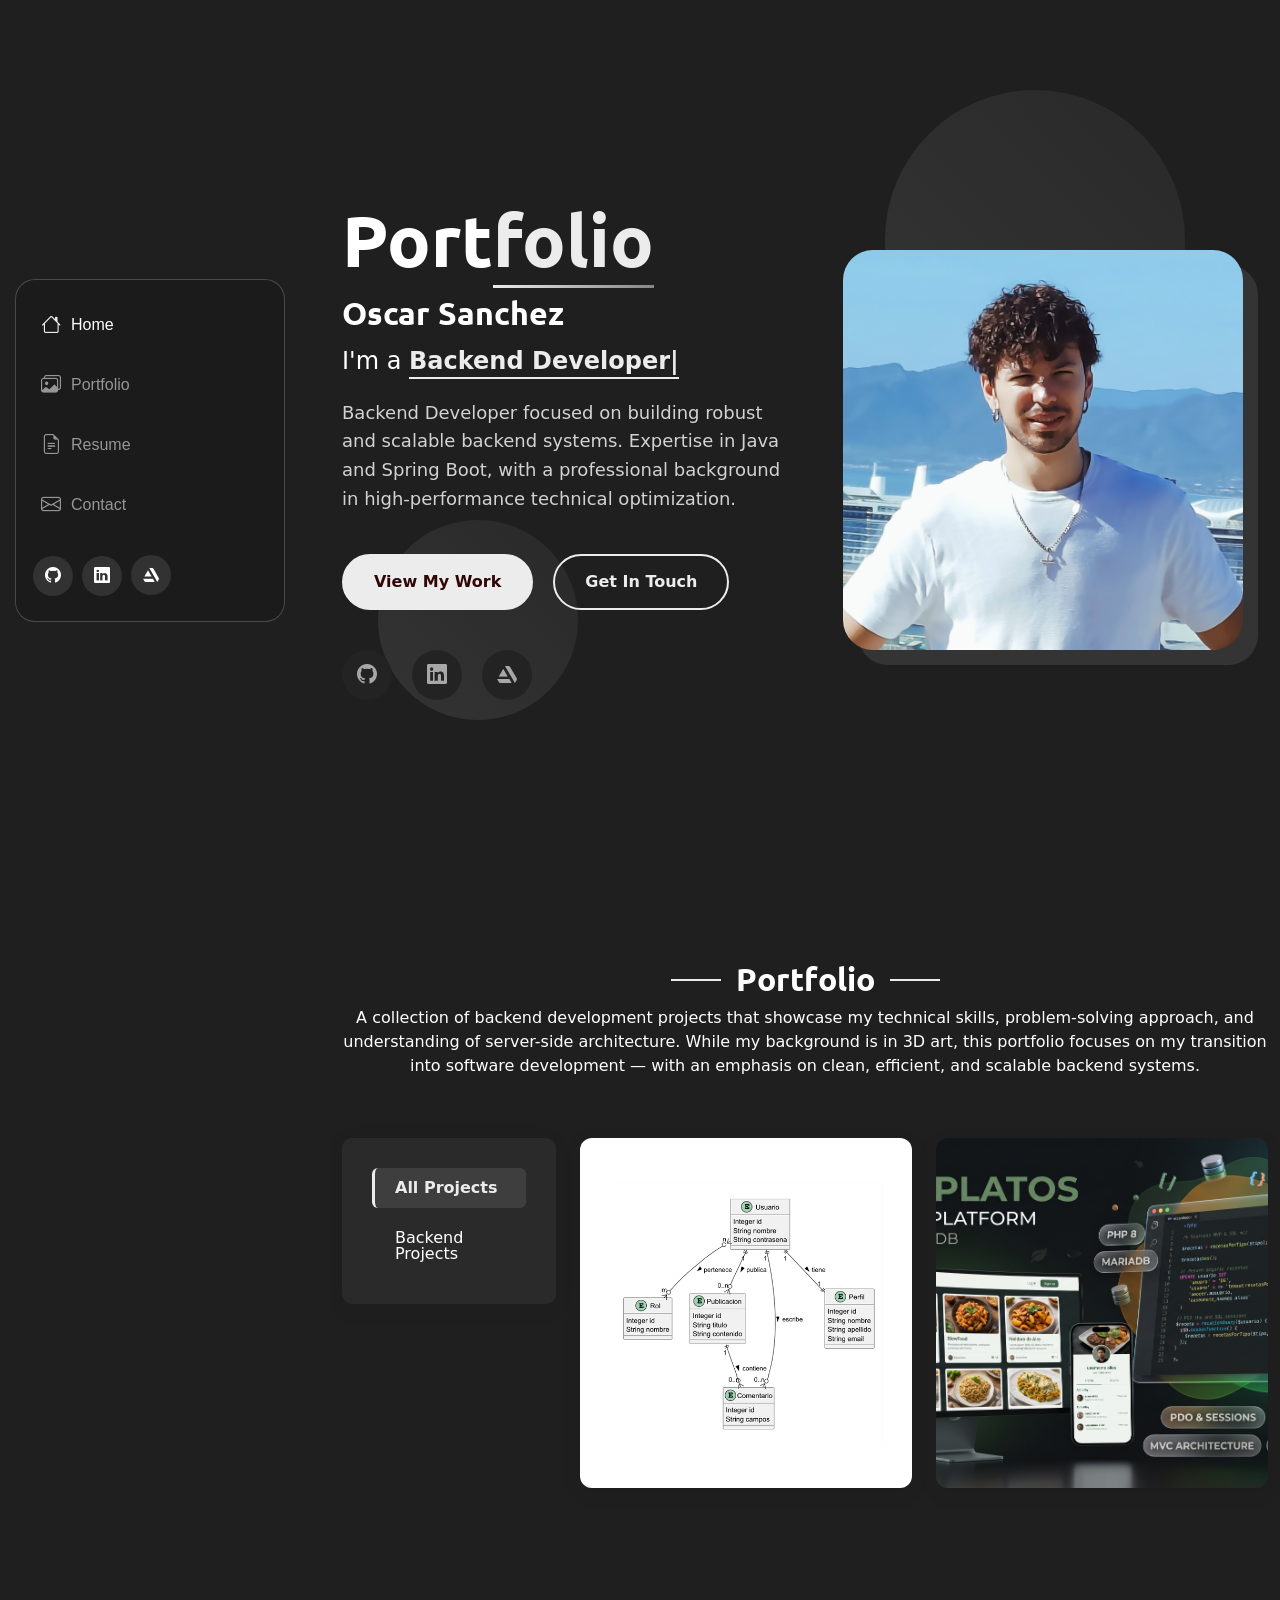
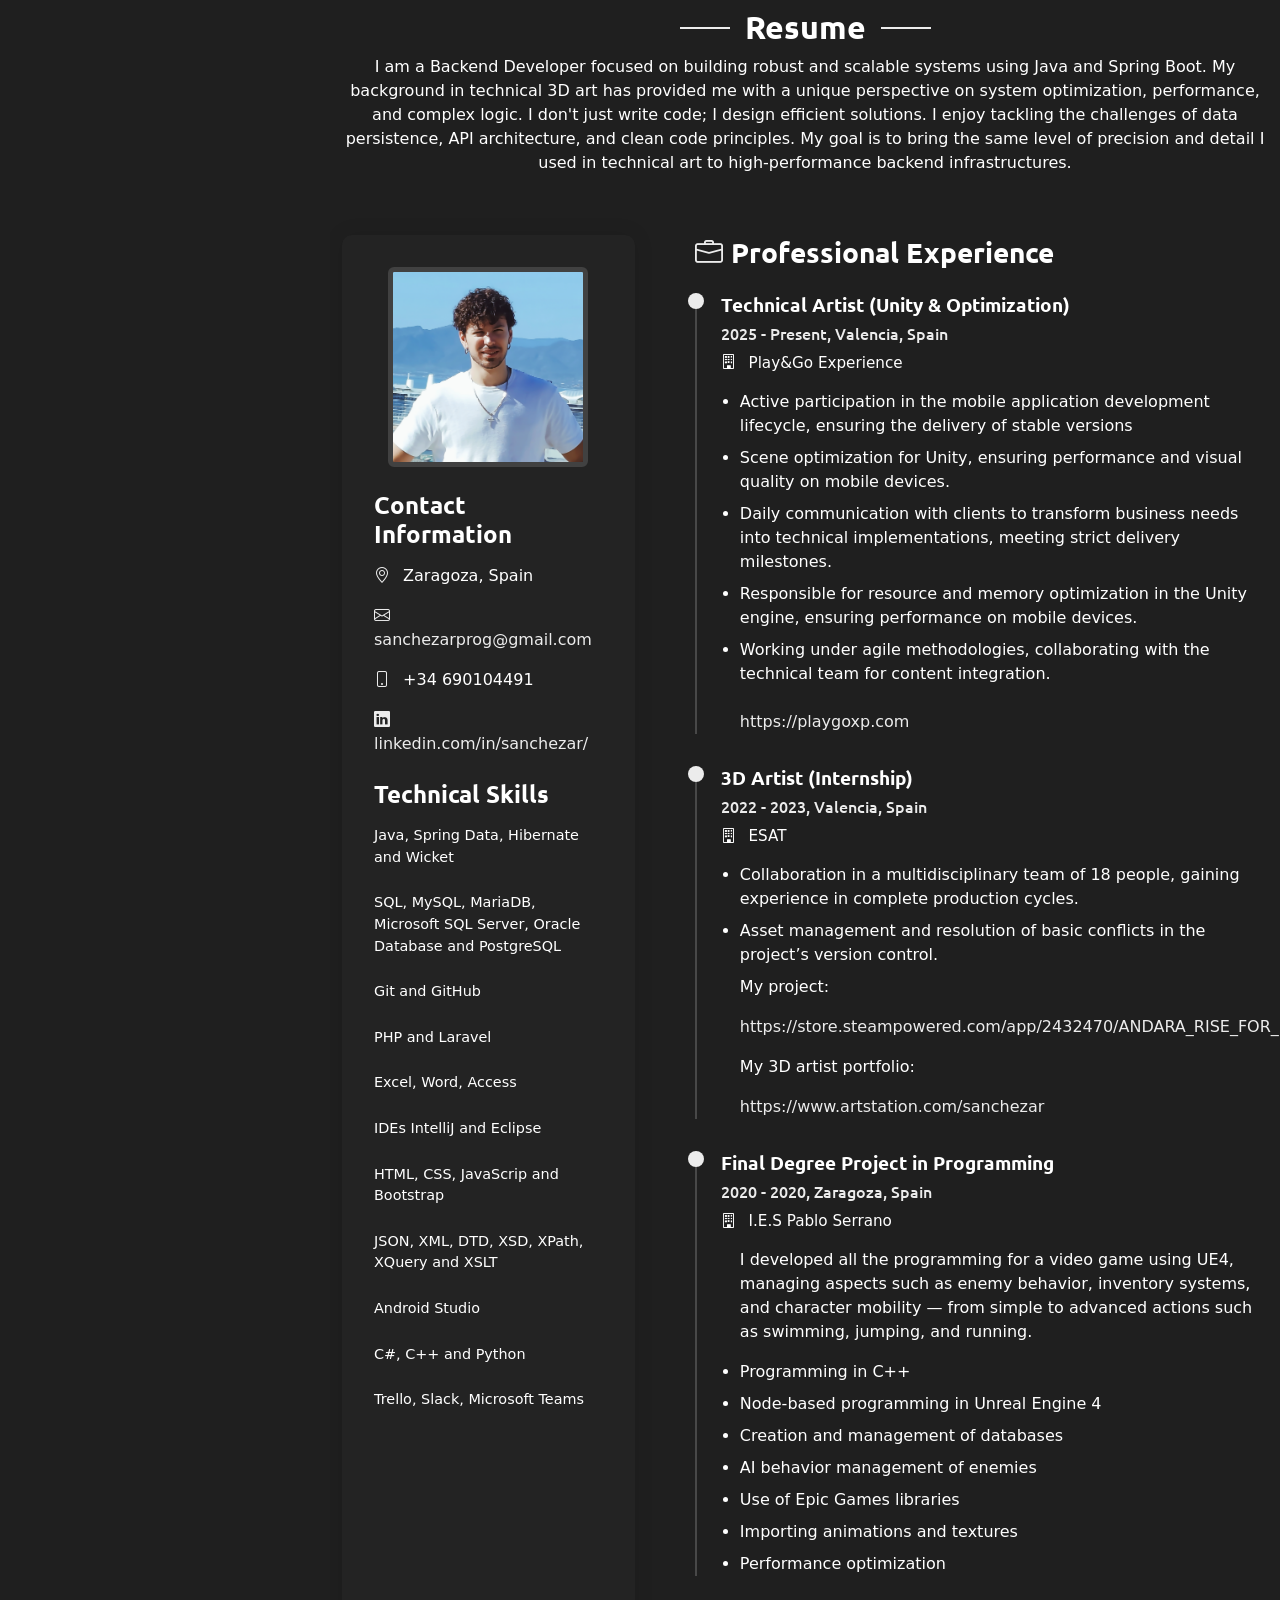
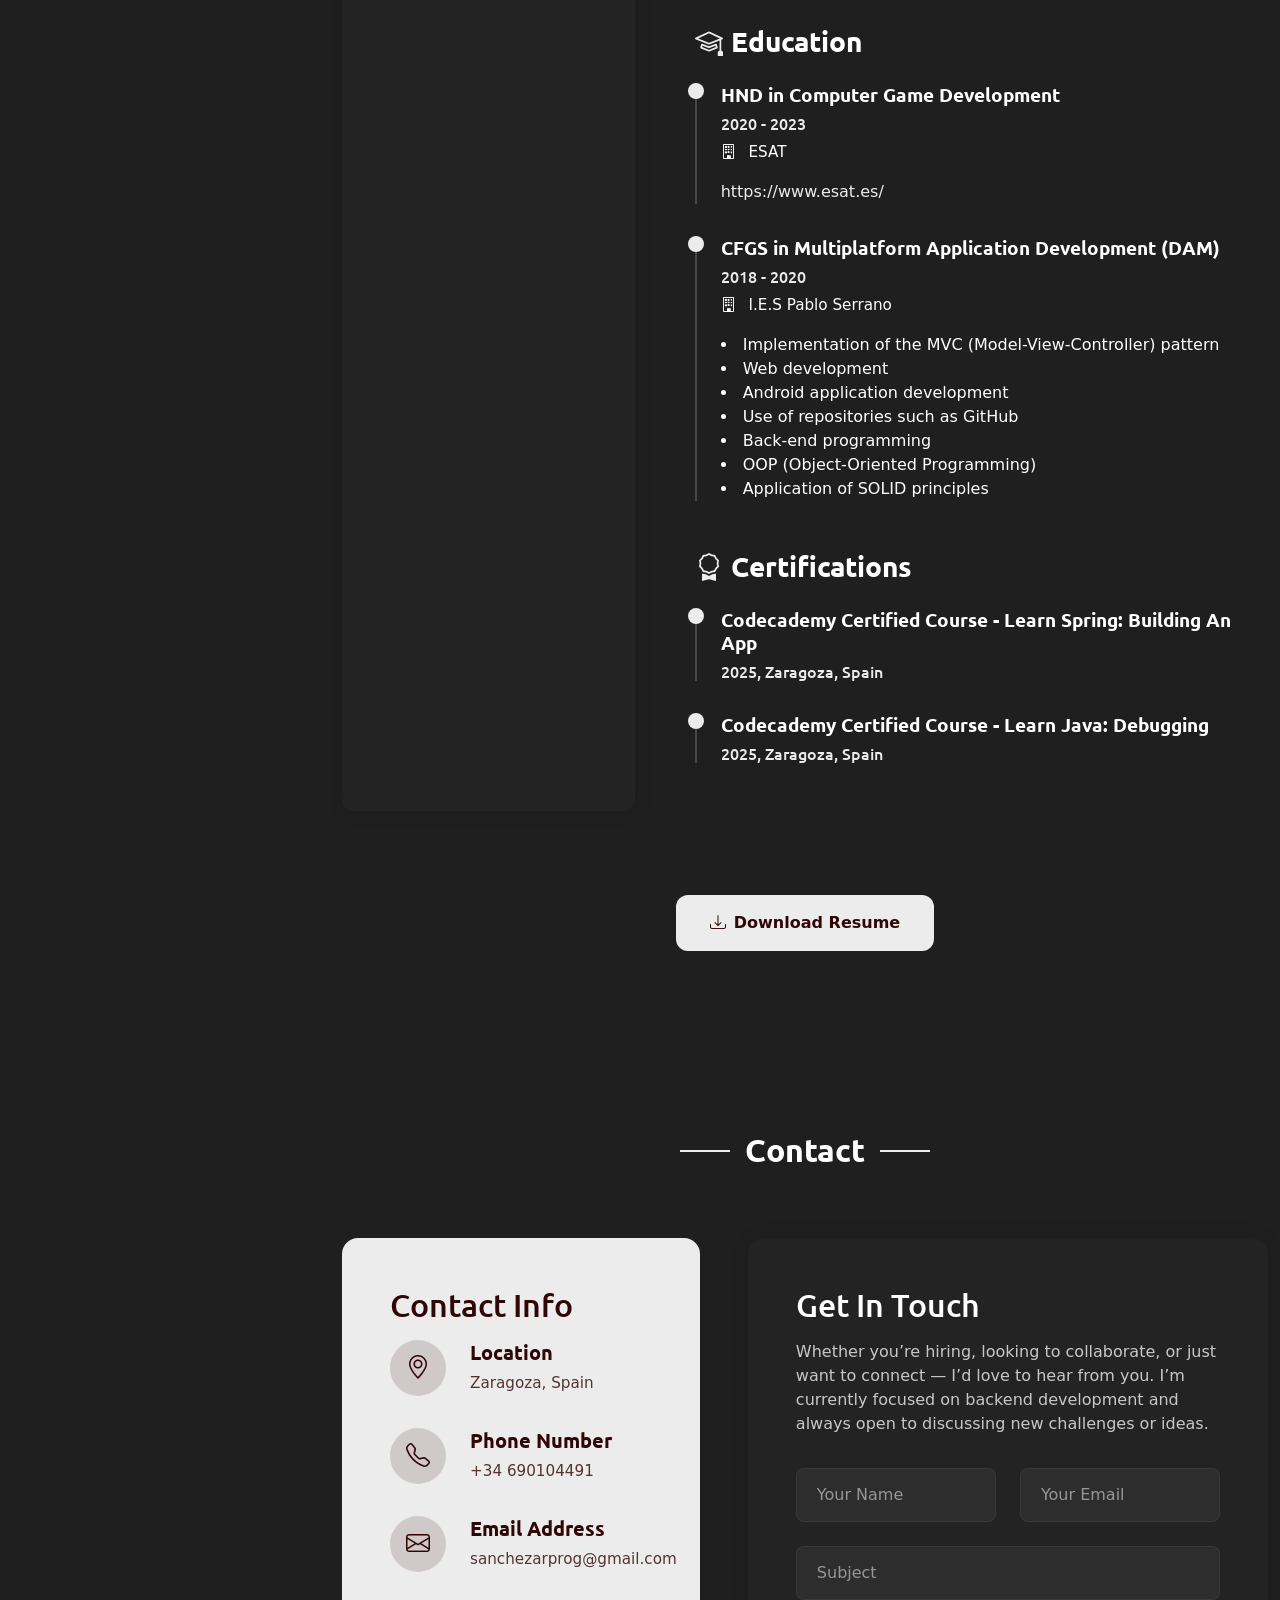
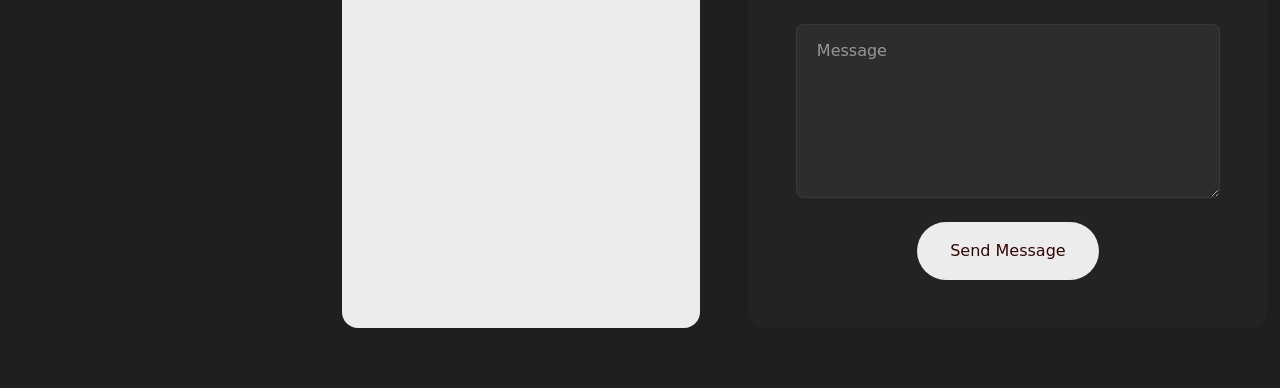
==== commit 2edb1638: "updated foroplatos php" ====
--- a/index.html
+++ b/index.html
@@ -143,14 +143,30 @@
 
                 <div class="col-lg-6 col-md-6 portfolio-item isotope-item filter-photography">
                   <div class="portfolio-wrap">
-                    <img src="assets/img/portfolio/DiagramaAPIRest.png" class="img-fluid" alt="Portfolio Image" loading="lazy">
+                    <img src="assets/img/SocialNetworkApiRest/DiagramaAPIRest.png" class="img-fluid" alt="Portfolio Image" loading="lazy">
                     <div class="portfolio-info">
                       <div class="content">
                         <span class="category">Web API</span>
                         <h4>Social Network API - Spring Boot 3 & Java 23</h4>
                         <div class="portfolio-links">
-                          <a href="assets/img/portfolio/DiagramaAPIRest.png" class="glightbox" title="Social Network REST API"><i class="bi bi-plus-lg"></i></a>
+                          <a href="assets/img/SocialNetworkApiRest/DiagramaAPIRest.png" class="glightbox" title="Social Network REST API"><i class="bi bi-plus-lg"></i></a>
                           <a href="NewSections/NetworkApiRestProject.html" title="More Details"><i class="bi bi-arrow-right"></i></a>
+                        </div>
+                      </div>
+                    </div>
+                  </div>
+                </div><!-- End Portfolio Item -->
+
+                <div class="col-lg-6 col-md-6 portfolio-item isotope-item filter-photography">
+                  <div class="portfolio-wrap">
+                    <img src="assets/img/Foroplatos/Foroplatos_preview.jpeg" class="img-fluid" alt="Portfolio Image" loading="lazy">
+                    <div class="portfolio-info">
+                      <div class="content">
+                        <span class="category">PHP Project</span>
+                        <h4>ForoPlatos – Full-Stack Monolithic Web Platform (PHP/SQL)</h4>
+                        <div class="portfolio-links">
+                          <a href="assets/img/Foroplatos/Foroplatos_preview.jpeg" class="glightbox" title=""><i class="bi bi-plus-lg"></i></a>
+                          <a href="NewSections/ForoplatosPHP.html" title="More Details"><i class="bi bi-arrow-right"></i></a>
                         </div>
                       </div>
                     </div>
--- a/assets/css/main.css
+++ b/assets/css/main.css
@@ -1608,7 +1608,7 @@
   left: 0;
   right: 0;
   padding: 25px;
-  background: linear-gradient(to top, rgba(0, 0, 0, 0.8) 0%, rgba(0, 0, 0, 0.4) 60%, rgba(0, 0, 0, 0) 100%);
+  background: linear-gradient(to top, rgba(0, 0, 0, 0.92) 0%, rgba(0, 0, 0, 0.6) 50%, rgba(0, 0, 0, 0) 100%);
   z-index: 3;
   transition: all 0.4s cubic-bezier(0.215, 0.61, 0.355, 1);
   transform: translateY(20px);
@@ -1622,19 +1622,27 @@
 
 .portfolio .portfolio-wrap .portfolio-info .category {
   display: inline-block;
-  color: var(--accent-color);
-  font-size: 14px;
-  font-weight: 500;
+  color: #ffffff;
+  font-size: 12px;
+  font-weight: 600;
   text-transform: uppercase;
-  letter-spacing: 1px;
-  margin-bottom: 8px;
+  letter-spacing: 1.2px;
+  margin-bottom: 10px;
+  padding: 5px 14px;
+  border-radius: 20px;
+  background: rgba(255, 140, 0, 0.85);
+  backdrop-filter: blur(6px);
+  -webkit-backdrop-filter: blur(6px);
+  border: 1px solid rgba(255, 165, 0, 0.4);
+  box-shadow: 0 2px 8px rgba(255, 140, 0, 0.3);
 }
 
 .portfolio .portfolio-wrap .portfolio-info h4 {
   font-size: 20px;
-  color: var(--contrast-color);
+  color: #ffffff;
   font-weight: 700;
   margin-bottom: 15px;
+  text-shadow: 0 1px 6px rgba(0, 0, 0, 0.6);
 }
 
 .portfolio .portfolio-wrap .portfolio-info .portfolio-links {
@@ -2229,10 +2237,73 @@
 /*--------------------------------------------------------------
 # Portfolio Details Section
 --------------------------------------------------------------*/
+.portfolio-details .project-mockup-frame {
+  background: #111723;
+  border: 1px solid rgba(255, 255, 255, 0.1);
+  border-radius: 14px;
+  overflow: hidden;
+  box-shadow: 0 15px 40px rgba(0, 0, 0, 0.45);
+  display: flex;
+  flex-direction: column;
+}
+
+.portfolio-details .project-mockup-frame .mockup-header {
+  display: flex;
+  align-items: center;
+  justify-content: space-between;
+  padding: 10px 16px;
+  background: #161f2e;
+  border-bottom: 1px solid rgba(255, 255, 255, 0.08);
+}
+
+.portfolio-details .project-mockup-frame .mockup-dots {
+  display: flex;
+  gap: 7px;
+  align-items: center;
+}
+
+.portfolio-details .project-mockup-frame .mockup-dots .dot {
+  width: 11px;
+  height: 11px;
+  border-radius: 50%;
+  display: inline-block;
+}
+
+.portfolio-details .project-mockup-frame .mockup-dots .dot-red {
+  background-color: #ff5f56;
+}
+
+.portfolio-details .project-mockup-frame .mockup-dots .dot-yellow {
+  background-color: #ffbd2e;
+}
+
+.portfolio-details .project-mockup-frame .mockup-dots .dot-green {
+  background-color: #27c93f;
+}
+
+.portfolio-details .project-mockup-frame .mockup-title {
+  font-size: 13px;
+  font-weight: 500;
+  color: #9cb1cc;
+  letter-spacing: 0.3px;
+}
+
+.portfolio-details .project-mockup-frame .mockup-actions .mockup-badge {
+  font-size: 11px;
+  font-weight: 500;
+  padding: 4px 10px;
+  border-radius: 20px;
+  background: rgba(255, 255, 255, 0.07);
+  color: #cbd5e1;
+  border: 1px solid rgba(255, 255, 255, 0.08);
+}
+
 .portfolio-details .portfolio-details-slider {
   position: relative;
   overflow: hidden;
+  width: 100%;
   border-radius: 8px;
+  background: radial-gradient(ellipse at center, #141c2a 0%, #0a0e16 100%);
   box-shadow: 0 0 30px rgba(var(--default-color), 0.1);
 }
 
@@ -2240,27 +2311,221 @@
   height: auto !important;
 }
 
+.portfolio-details .portfolio-details-slider .swiper-slide {
+  height: 490px;
+  display: flex;
+  align-items: center;
+  justify-content: center;
+  position: relative;
+  overflow: hidden;
+  padding: 16px;
+  background: transparent;
+}
+
+.portfolio-details .slide-preview-wrap {
+  display: flex;
+  flex-direction: column;
+  align-items: center;
+  justify-content: center;
+  width: 100%;
+  height: 100%;
+  position: relative;
+  text-decoration: none;
+  cursor: zoom-in;
+}
+
+.portfolio-details .slide-img-container {
+  display: flex;
+  align-items: center;
+  justify-content: center;
+  width: 100%;
+  height: 100%;
+  overflow: hidden;
+}
+
+.portfolio-details .slide-img-container img,
 .portfolio-details .portfolio-details-slider img {
-  aspect-ratio: 16/9;
-  object-fit: cover;
+  max-width: 95%;
+  max-height: 90%;
+  width: auto;
+  height: auto;
+  object-fit: contain;
+  border-radius: 8px;
+  box-shadow: 0 8px 24px rgba(0, 0, 0, 0.45);
+  transition: transform 0.35s ease, box-shadow 0.35s ease;
+}
+
+.portfolio-details .slide-preview-wrap:hover .slide-img-container img {
+  transform: scale(1.02);
+  box-shadow: 0 12px 32px rgba(0, 0, 0, 0.65);
+}
+
+.portfolio-details .slide-badge-top {
+  position: absolute;
+  top: 14px;
+  left: 16px;
+  z-index: 5;
+}
+
+.portfolio-details .badge-tech {
+  display: inline-flex;
+  align-items: center;
+  font-size: 12px;
+  font-weight: 600;
+  padding: 6px 14px;
+  border-radius: 20px;
+  background: rgba(15, 23, 42, 0.88);
+  backdrop-filter: blur(8px);
+  -webkit-backdrop-filter: blur(8px);
+  color: #e2e8f0;
+  border: 1px solid rgba(255, 255, 255, 0.12);
+  box-shadow: 0 4px 12px rgba(0, 0, 0, 0.3);
+  letter-spacing: 0.3px;
+}
+
+.portfolio-details .slide-zoom-hint {
+  position: absolute;
+  bottom: 22px;
+  right: 18px;
+  z-index: 5;
+  display: inline-flex;
+  align-items: center;
+  font-size: 11px;
+  font-weight: 500;
+  padding: 5px 12px;
+  border-radius: 20px;
+  background: rgba(15, 23, 42, 0.8);
+  backdrop-filter: blur(8px);
+  -webkit-backdrop-filter: blur(8px);
+  color: #94a3b8;
+  border: 1px solid rgba(255, 255, 255, 0.1);
+  box-shadow: 0 4px 12px rgba(0, 0, 0, 0.25);
+  transition: all 0.25s ease;
+  pointer-events: none;
+}
+
+.portfolio-details .slide-preview-wrap:hover .slide-zoom-hint {
+  background: rgba(255, 193, 7, 0.95);
+  color: #111827;
+  border-color: #ffc107;
+  transform: translateY(-2px);
+  box-shadow: 0 6px 16px rgba(255, 193, 7, 0.35);
+  font-weight: 600;
+}
+
+.portfolio-details .portfolio-details-slider .swiper-button-prev,
+.portfolio-details .portfolio-details-slider .swiper-button-next {
+  width: 42px;
+  height: 42px;
+  background: rgba(15, 22, 34, 0.85);
+  backdrop-filter: blur(8px);
+  -webkit-backdrop-filter: blur(8px);
+  border: 1px solid rgba(255, 255, 255, 0.15);
+  border-radius: 50%;
+  color: #e2e8f0;
+  transition: all 0.25s ease;
+  box-shadow: 0 4px 15px rgba(0, 0, 0, 0.35);
+  z-index: 10;
+}
+
+.portfolio-details .portfolio-details-slider .swiper-button-prev:after,
+.portfolio-details .portfolio-details-slider .swiper-button-next:after {
+  font-size: 15px;
+  font-weight: 800;
+}
+
+.portfolio-details .portfolio-details-slider .swiper-button-prev:hover,
+.portfolio-details .portfolio-details-slider .swiper-button-next:hover {
+  background: #ffc107;
+  color: #111827;
+  border-color: #ffc107;
+  transform: scale(1.1);
+  box-shadow: 0 6px 20px rgba(255, 193, 7, 0.4);
 }
 
 .portfolio-details .portfolio-details-slider .swiper-pagination {
   position: absolute;
-  bottom: 20px;
+  bottom: 12px;
+  z-index: 10;
 }
 
 .portfolio-details .portfolio-details-slider .swiper-pagination .swiper-pagination-bullet {
-  width: 12px;
-  height: 12px;
-  background-color: var(--contrast-color);
-  opacity: 0.5;
-  transition: 0.3s;
+  width: 9px;
+  height: 9px;
+  background-color: #ffffff;
+  opacity: 0.35;
+  transition: all 0.3s ease;
+  margin: 0 5px;
 }
 
 .portfolio-details .portfolio-details-slider .swiper-pagination .swiper-pagination-bullet.swiper-pagination-bullet-active {
   opacity: 1;
-  background-color: var(--accent-color);
+  background-color: #ffc107;
+  width: 24px;
+  border-radius: 6px;
+}
+
+/* Quick Nav Buttons */
+.portfolio-details .slider-quick-nav {
+  display: flex;
+  flex-wrap: wrap;
+  gap: 10px;
+  justify-content: center;
+  margin-top: 15px;
+}
+
+.portfolio-details .quick-nav-btn {
+  background: #161e2b;
+  border: 1px solid rgba(255, 255, 255, 0.1);
+  color: #94a3b8;
+  font-size: 13px;
+  font-weight: 500;
+  padding: 8px 16px;
+  border-radius: 25px;
+  cursor: pointer;
+  transition: all 0.25s ease;
+  display: inline-flex;
+  align-items: center;
+}
+
+.portfolio-details .quick-nav-btn:hover {
+  background: #1e293b;
+  color: #ffffff;
+  border-color: rgba(255, 255, 255, 0.2);
+  transform: translateY(-2px);
+}
+
+.portfolio-details .quick-nav-btn.active {
+  background: rgba(255, 193, 7, 0.15);
+  color: #ffc107;
+  border-color: #ffc107;
+  font-weight: 600;
+  box-shadow: 0 4px 15px rgba(255, 193, 7, 0.2);
+}
+
+@media (max-width: 991px) {
+  .portfolio-details .portfolio-details-slider .swiper-slide {
+    height: 380px;
+  }
+}
+
+@media (max-width: 576px) {
+  .portfolio-details .portfolio-details-slider .swiper-slide {
+    height: 290px;
+    padding: 10px;
+  }
+  .portfolio-details .portfolio-details-slider .swiper-button-prev,
+  .portfolio-details .portfolio-details-slider .swiper-button-next {
+    display: none;
+  }
+  .portfolio-details .badge-tech {
+    font-size: 11px;
+    padding: 4px 10px;
+  }
+  .portfolio-details .quick-nav-btn {
+    font-size: 12px;
+    padding: 6px 12px;
+  }
 }
 
 .portfolio-details .portfolio-info {
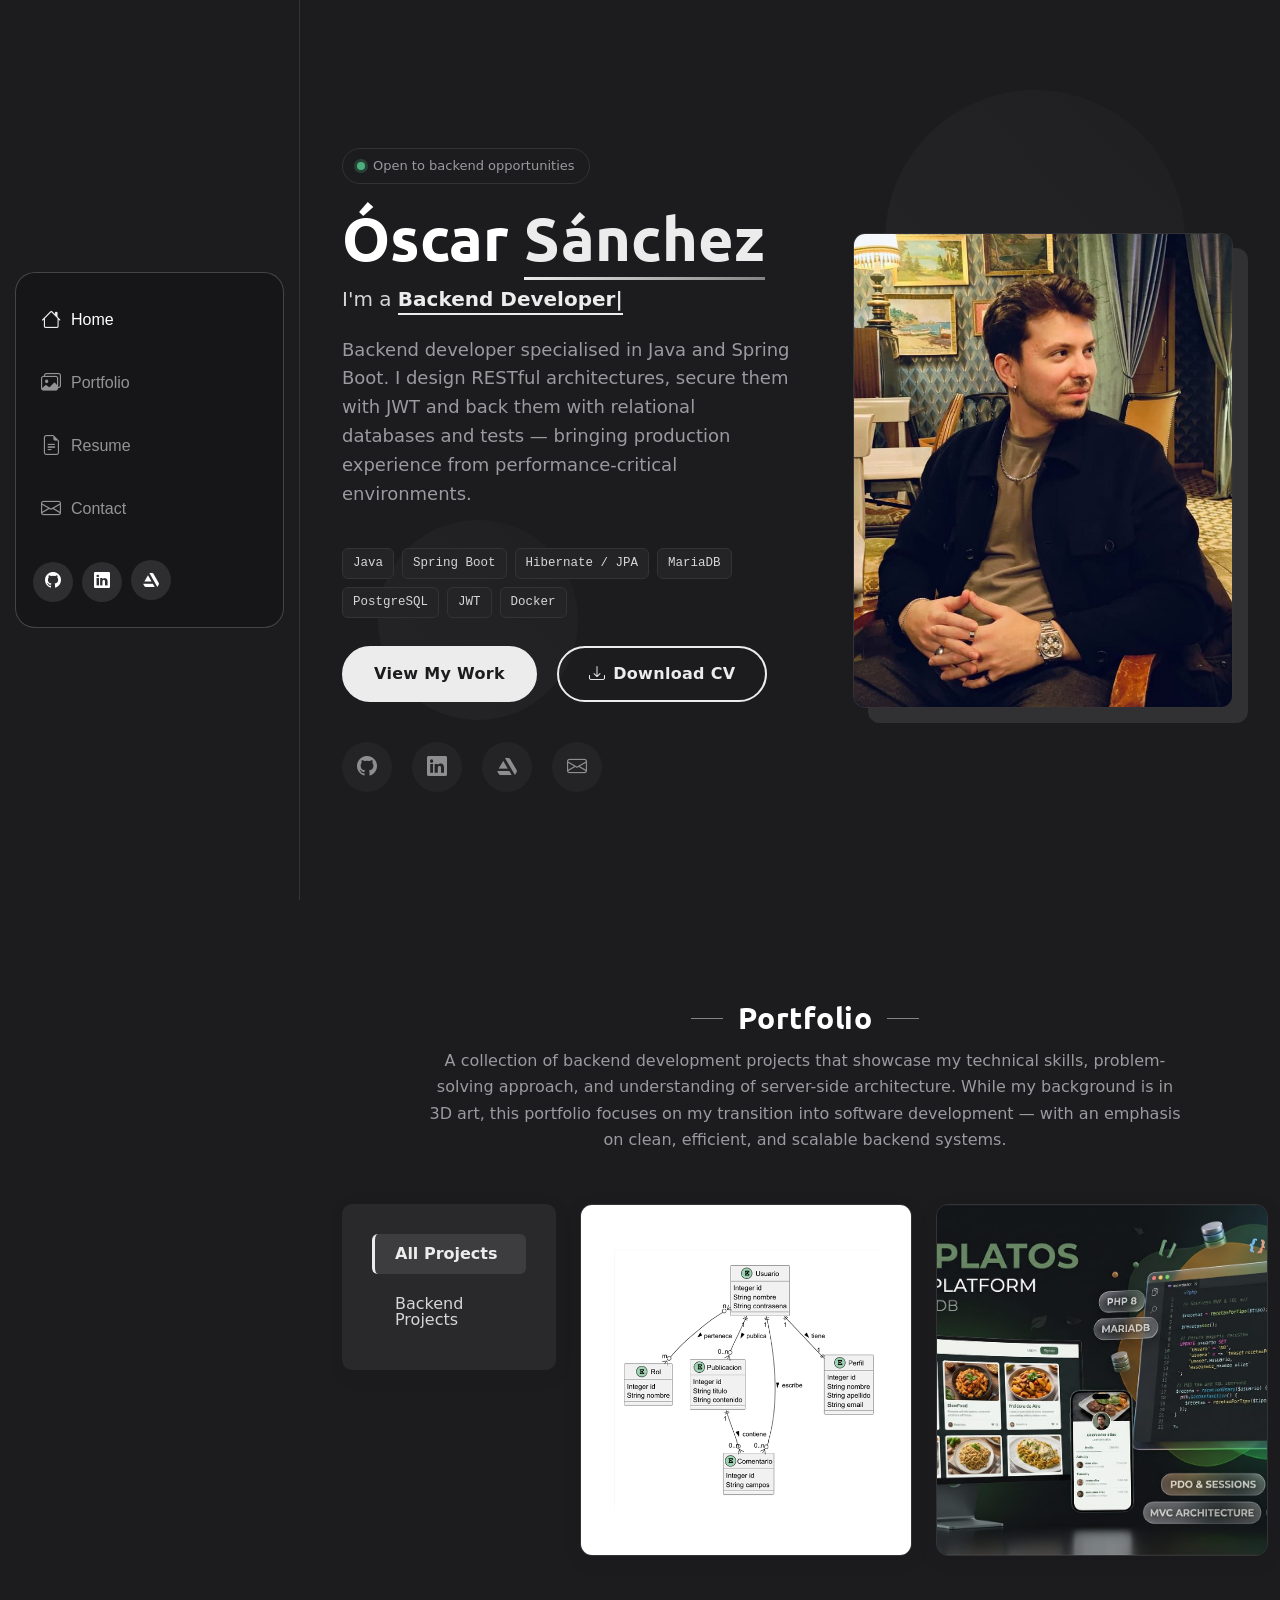
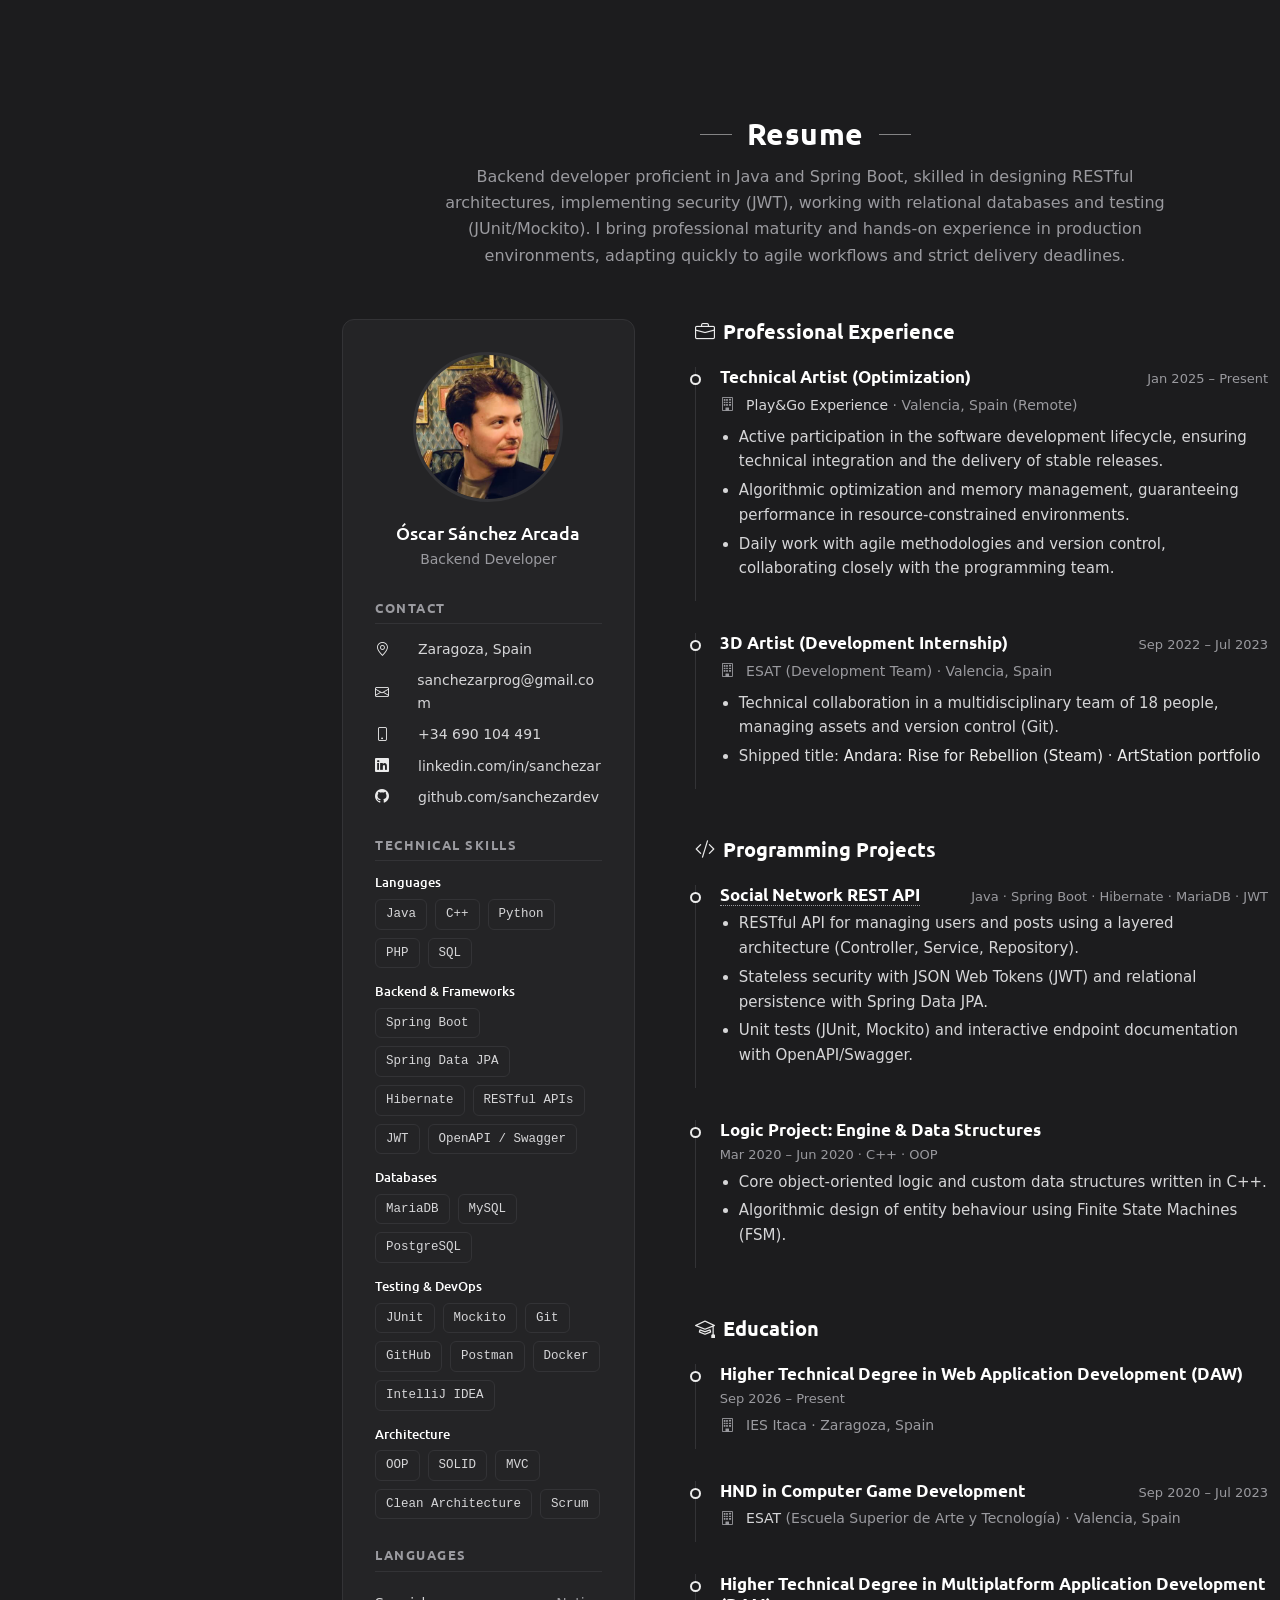
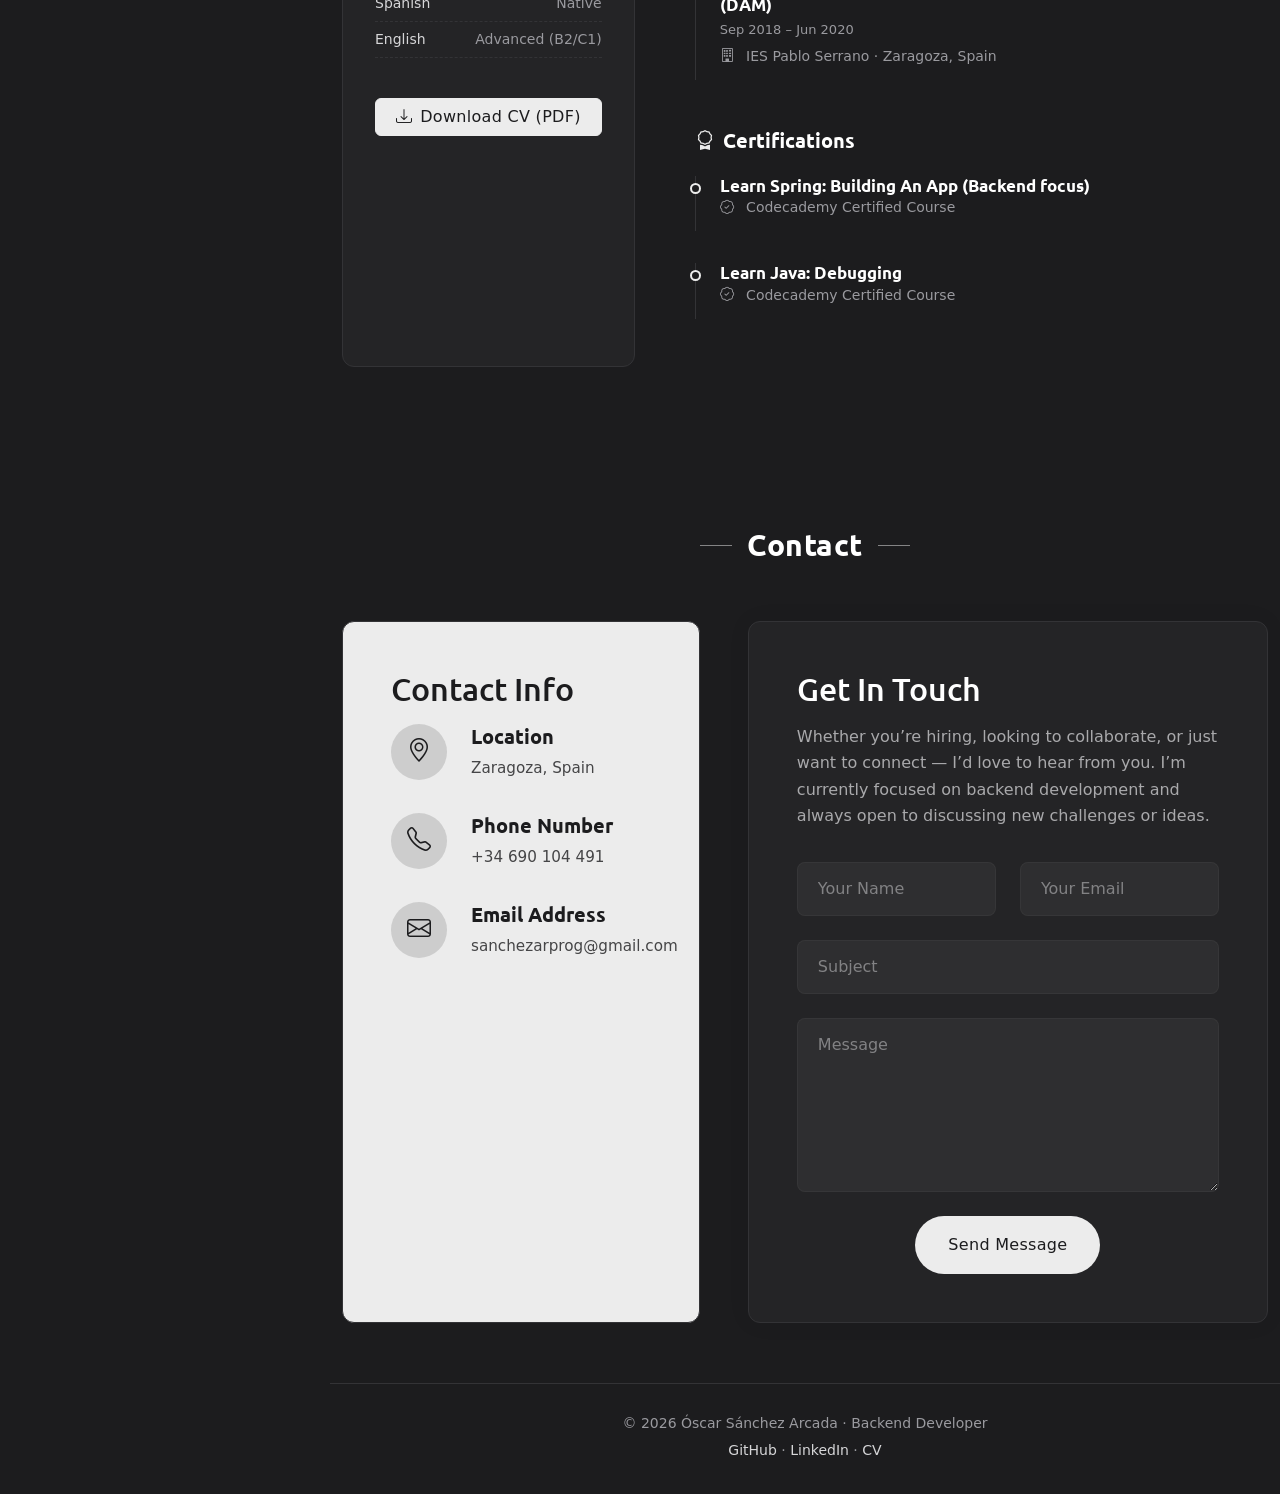
==== commit d559bdbe: "updated general style" ====
--- a/index.html
+++ b/index.html
@@ -5,8 +5,18 @@
   <meta charset="utf-8">
   <meta content="width=device-width, initial-scale=1.0" name="viewport">
   <title>Óscar Sánchez | Backend Developer Portfolio</title>
-  <meta name="description" content="">
-  <meta name="keywords" content="">
+  <meta name="description" content="Backend developer specialised in Java and Spring Boot, building robust, scalable REST APIs and web platforms. Explore my projects and resume.">
+  <meta name="keywords" content="Óscar Sánchez, backend developer, Java, Spring Boot, REST API, PHP, SQL, portfolio">
+  <link rel="canonical" href="https://sanchezardev.github.io/">
+
+  <!-- Open Graph / Social -->
+  <meta property="og:type" content="website">
+  <meta property="og:site_name" content="Óscar Sánchez Portfolio">
+  <meta property="og:title" content="Óscar Sánchez | Backend Developer Portfolio">
+  <meta property="og:description" content="Backend developer specialised in Java and Spring Boot, building robust, scalable REST APIs and web platforms. Explore my projects and resume.">
+  <meta property="og:url" content="https://sanchezardev.github.io/">
+  <meta property="og:image" content="https://sanchezardev.github.io/assets/img/profile/oscar-profile.jpg">
+  <meta name="twitter:card" content="summary_large_image">
 
   <!-- Favicons -->
   <link href="assets/img/faviconHead.png" rel="icon">
@@ -29,6 +39,8 @@
 
   <!-- Main CSS File -->
   <link href="assets/css/main.css" rel="stylesheet">
+  <!-- Estilos propios (se cargan después de la plantilla y la sobrescriben) -->
+  <link href="assets/css/custom.css" rel="stylesheet">
 
   <!-- =======================================================
   * Template Name: SnapFolio
@@ -55,11 +67,11 @@
       </nav>
       <div class="social-links text-center">
 <!--        <a href="#" class="twitter"><i class="bi bi-twitter-x"></i></a>-->
-        <a href="https://github.com/sanchezardev" class="github"><i class="bi bi-github"></i></a>
+        <a href="https://github.com/sanchezardev" class="github" aria-label="GitHub"><i class="bi bi-github"></i></a>
 <!--        <a href="#" class="instagram"><i class="bi bi-instagram"></i></a>-->
 <!--        <a href="#" class="google-plus"><i class="bi bi-skype"></i></a>-->
-        <a href="https://www.linkedin.com/in/sanchezar/" class="linkedin"><i class="bi bi-linkedin"></i></a>
-        <a href="https://www.artstation.com/sanchezar" class="artstation"><i class="fa-brands fa-artstation"></i></a>
+        <a href="https://www.linkedin.com/in/sanchezar/" class="linkedin" aria-label="LinkedIn"><i class="bi bi-linkedin"></i></a>
+        <a href="https://www.artstation.com/sanchezar" class="artstation" aria-label="ArtStation"><i class="fa-brands fa-artstation"></i></a>
       </div>
     </div>
   </header>
@@ -81,20 +93,32 @@
 
             <div class="col-lg-6" data-aos="fade-right" data-aos-delay="100">
               <div class="hero-text">
-                <h1>Port<span class="accent-text">folio</span></h1>
-                <h2>Oscar Sanchez</h2>
-                <p class="lead">I'm a <span class="typed" data-typed-items="Backend Developer, Java and Spring Boot Specialist, Logic and Optimization enthusiast, Technical artist"></span></p>
-                <p class="description">Backend Developer focused on building robust and scalable backend systems. Expertise in Java and Spring Boot, with a professional background in high-performance technical optimization.</p>
+                <span class="hero-eyebrow"><span class="status-dot"></span> Open to backend opportunities</span>
+                <h1>Óscar <span class="accent-text">Sánchez</span></h1>
+                <p class="lead">I'm a <span class="typed" data-typed-items="Backend Developer, Java &amp; Spring Boot Developer, REST API Designer, Optimization Enthusiast"></span></p>
+                <p class="description">Backend developer specialised in Java and Spring Boot. I design RESTful architectures, secure them with JWT and back them with relational databases and tests — bringing production experience from performance-critical environments.</p>
+
+                <!-- Tech stack: añade o quita <li> libremente -->
+                <ul class="tech-stack list-unstyled">
+                  <li>Java</li>
+                  <li>Spring Boot</li>
+                  <li>Hibernate / JPA</li>
+                  <li>MariaDB</li>
+                  <li>PostgreSQL</li>
+                  <li>JWT</li>
+                  <li>Docker</li>
+                </ul>
 
                 <div class="hero-actions">
                   <a href="#portfolio" class="btn btn-primary">View My Work</a>
-                  <a href="#contact" class="btn btn-outline">Get In Touch</a>
+                  <a href="assets/cv/OscarSanchez_CV.pdf" class="btn btn-outline" download><i class="bi bi-download me-2"></i>Download CV</a>
                 </div>
 
                 <div class="social-links">
-                  <a href="https://github.com/sanchezardev"><i class="bi bi-github"></i></a>
-                  <a href="https://www.linkedin.com/in/sanchezar/"><i class="bi bi-linkedin"></i></a>
-                  <a href="https://www.artstation.com/sanchezar" class="artstation"><i class="fa-brands fa-artstation"></i></a>
+                  <a href="https://github.com/sanchezardev" aria-label="GitHub"><i class="bi bi-github"></i></a>
+                  <a href="https://www.linkedin.com/in/sanchezar/" aria-label="LinkedIn"><i class="bi bi-linkedin"></i></a>
+                  <a href="https://www.artstation.com/sanchezar" class="artstation" aria-label="ArtStation"><i class="fa-brands fa-artstation"></i></a>
+                  <a href="#contact" aria-label="Contact"><i class="bi bi-envelope"></i></a>
                 </div>
               </div>
             </div>
@@ -103,7 +127,7 @@
               <div class="hero-visual">
                 <div class="profile-container">
                   <div class="profile-background"></div>
-                  <img src="assets/img/profile/oscarPrincipal.png" alt="Oscar Sanchez" class="profile-image">
+                  <img src="assets/img/profile/oscar-profile.jpg" alt="Óscar Sánchez, backend developer" class="profile-image" width="720" height="900">
                 </div>
               </div>
             </div>
@@ -143,14 +167,15 @@
 
                 <div class="col-lg-6 col-md-6 portfolio-item isotope-item filter-photography">
                   <div class="portfolio-wrap">
-                    <img src="assets/img/SocialNetworkApiRest/DiagramaAPIRest.png" class="img-fluid" alt="Portfolio Image" loading="lazy">
+                    <img src="assets/img/SocialNetworkApiRest/DiagramaAPIRest.png" class="img-fluid" alt="Architecture diagram of the Social Network REST API" loading="lazy">
                     <div class="portfolio-info">
                       <div class="content">
                         <span class="category">Web API</span>
                         <h4>Social Network API - Spring Boot 3 & Java 23</h4>
+                        <p class="stack">Java · Spring Boot · JPA · MariaDB · JWT</p>
                         <div class="portfolio-links">
-                          <a href="assets/img/SocialNetworkApiRest/DiagramaAPIRest.png" class="glightbox" title="Social Network REST API"><i class="bi bi-plus-lg"></i></a>
-                          <a href="NewSections/NetworkApiRestProject.html" title="More Details"><i class="bi bi-arrow-right"></i></a>
+                          <a href="assets/img/SocialNetworkApiRest/DiagramaAPIRest.png" class="glightbox" title="Social Network REST API" aria-label="Enlarge image"><i class="bi bi-plus-lg"></i></a>
+                          <a href="NewSections/NetworkApiRestProject.html" title="More Details" aria-label="Project details"><i class="bi bi-arrow-right"></i></a>
                         </div>
                       </div>
                     </div>
@@ -159,14 +184,15 @@
 
                 <div class="col-lg-6 col-md-6 portfolio-item isotope-item filter-photography">
                   <div class="portfolio-wrap">
-                    <img src="assets/img/Foroplatos/Foroplatos_preview.jpeg" class="img-fluid" alt="Portfolio Image" loading="lazy">
+                    <img src="assets/img/Foroplatos/Foroplatos_preview_opt.jpg" class="img-fluid" alt="ForoPlatos web platform preview" loading="lazy">
                     <div class="portfolio-info">
                       <div class="content">
                         <span class="category">PHP Project</span>
                         <h4>ForoPlatos – Full-Stack Monolithic Web Platform (PHP/SQL)</h4>
+                        <p class="stack">PHP 8 · MariaDB · MVC · JavaScript</p>
                         <div class="portfolio-links">
-                          <a href="assets/img/Foroplatos/Foroplatos_preview.jpeg" class="glightbox" title=""><i class="bi bi-plus-lg"></i></a>
-                          <a href="NewSections/ForoplatosPHP.html" title="More Details"><i class="bi bi-arrow-right"></i></a>
+                          <a href="assets/img/Foroplatos/Foroplatos_preview_opt.jpg" class="glightbox" title="ForoPlatos" aria-label="Enlarge image"><i class="bi bi-plus-lg"></i></a>
+                          <a href="NewSections/ForoplatosPHP.html" title="More Details" aria-label="Project details"><i class="bi bi-arrow-right"></i></a>
                         </div>
                       </div>
                     </div>
@@ -182,7 +208,7 @@
 <!--                        <h4>Woodcraft Design</h4>-->
 <!--                        <div class="portfolio-links">-->
 <!--                          <a href="assets/img/portfolio/portfolio-2.webp" class="glightbox" title="Woodcraft Design"><i class="bi bi-plus-lg"></i></a>-->
-<!--                          <a href="NewSections/NetworkApiRestProject.html" title="More Details"><i class="bi bi-arrow-right"></i></a>-->
+<!--                          <a href="NewSections/NetworkApiRestProject.html" title="More Details" aria-label="Project details"><i class="bi bi-arrow-right"></i></a>-->
 <!--                        </div>-->
 <!--                      </div>-->
 <!--                    </div>-->
@@ -198,7 +224,7 @@
 <!--                        <h4>Classic Beauty</h4>-->
 <!--                        <div class="portfolio-links">-->
 <!--                          <a href="assets/img/portfolio/portfolio-portrait-2.webp" class="glightbox" title="Classic Beauty"><i class="bi bi-plus-lg"></i></a>-->
-<!--                          <a href="NetworkApiRestProject.html" title="More Details"><i class="bi bi-arrow-right"></i></a>-->
+<!--                          <a href="NetworkApiRestProject.html" title="More Details" aria-label="Project details"><i class="bi bi-arrow-right"></i></a>-->
 <!--                        </div>-->
 <!--                      </div>-->
 <!--                    </div>-->
@@ -218,223 +244,190 @@
     </section><!-- /Portfolio Section -->
 
     <!-- Resume Section -->
+    <!-- Para actualizar: cada bloque .resume-item es una entrada (puesto, proyecto, estudio). Copia uno y cambia el texto. -->
     <section id="resume" class="resume section">
 
       <!-- Section Title -->
       <div class="container section-title" data-aos="fade-up">
         <h2>Resume</h2>
-        <p>I am a Backend Developer focused on building robust and scalable systems using Java and Spring Boot. My background in technical 3D art has provided me with a unique perspective on system optimization, performance, and complex logic.
-          I don't just write code; I design efficient solutions. I enjoy tackling the challenges of data persistence, API architecture, and clean code principles. My goal is to bring the same level of precision and detail I used in technical art to high-performance backend infrastructures.</p>
+        <p>Backend developer proficient in Java and Spring Boot, skilled in designing RESTful architectures, implementing security (JWT), working with relational databases and testing (JUnit/Mockito). I bring professional maturity and hands-on experience in production environments, adapting quickly to agile workflows and strict delivery deadlines.</p>
       </div><!-- End Section Title -->
 
       <div class="container" data-aos="fade-up" data-aos-delay="100">
 
-        <div class="row gy-4">
-          <!-- Left column with summary and contact -->
+        <div class="row gy-5">
+
+          <!-- ============ Left column: profile, contact, skills, languages ============ -->
           <div class="col-lg-4">
-            <div class="resume-side" data-aos="fade-right" data-aos-delay="100">
-              <div class="profile-img mb-4">
-                <img src="assets/img/profile/oscarPrincipal.png" alt="Profile" class="img-fluid rounded">
-              </div>
-
-<!--                  Aqui he omitido esta parte porque creo que es redundante-->
-<!--              <h3>Professional Summary</h3>-->
-<!--              <p>Driven software architect with expertise in developing scalable, high-performance enterprise solutions. Passionate about leveraging cutting-edge technologies to solve complex business challenges.</p>-->
-
-              <h3 class="mt-4">Contact Information</h3>
+            <aside class="resume-side" data-aos="fade-right" data-aos-delay="100">
+
+              <div class="profile-img mb-3">
+                <img src="assets/img/profile/oscar-avatar.jpg" alt="Óscar Sánchez" class="img-fluid" width="400" height="400">
+              </div>
+              <p class="side-name">Óscar Sánchez Arcada</p>
+              <p class="side-role">Backend Developer</p>
+
+              <h3>Contact</h3>
               <ul class="contact-info list-unstyled">
                 <li><i class="bi bi-geo-alt"></i> Zaragoza, Spain</li>
-                <li><i class="bi bi-envelope"></i><a href="https://mail.google.com/mail/?view=cm&fs=1&to=sanchezarprog@gmail.com" target="_blank" class="google-plus">sanchezarprog@gmail.com</a></li>
-                <li><i class="bi bi-phone"></i> +34 690104491</li>
-                <li><i class="bi bi-linkedin"></i><a href="https://linkedin.com/in/sanchezar" target="_blank"> linkedin.com/in/sanchezar/</a></li>
+                <li><i class="bi bi-envelope"></i> <a href="mailto:sanchezarprog@gmail.com">sanchezarprog@gmail.com</a></li>
+                <li><i class="bi bi-phone"></i> <a href="tel:+34690104491">+34 690 104 491</a></li>
+                <li><i class="bi bi-linkedin"></i> <a href="https://www.linkedin.com/in/sanchezar/" target="_blank" rel="noopener">linkedin.com/in/sanchezar</a></li>
+                <li><i class="bi bi-github"></i> <a href="https://github.com/sanchezardev" target="_blank" rel="noopener">github.com/sanchezardev</a></li>
               </ul>
 
-              <div class="skills-animation mt-4">
-                <h3>Technical Skills</h3>
-                <div class="skill-item">
-                  <div class="d-flex justify-content-between">
-                    <span>Java, Spring Data, Hibernate and Wicket</span>
-                  </div>
-                </div>
-
-                <div class="skill-item">
-                  <div class="d-flex justify-content-between">
-                    <span>SQL, MySQL, MariaDB, Microsoft SQL Server, Oracle Database and PostgreSQL</span>
-                  </div>
-                </div>
-
-                <div class="skill-item">
-                  <div class="d-flex justify-content-between">
-                    <span>Git and GitHub</span>
-                  </div>
-                </div>
-
-                <div class="skill-item">
-                  <div class="d-flex justify-content-between">
-                    <span>PHP and Laravel</span>
-                  </div>
-                </div>
-
-                <div class="skill-item">
-                  <div class="d-flex justify-content-between">
-                    <span>Excel, Word, Access</span>
-                  </div>
-                </div>
-
-                <div class="skill-item">
-                  <div class="d-flex justify-content-between">
-                    <span>IDEs IntelliJ and Eclipse</span>
-                  </div>
-                </div>
-
-                <div class="skill-item">
-                  <div class="d-flex justify-content-between">
-                    <span>HTML, CSS, JavaScrip and Bootstrap</span>
-                  </div>
-                </div>
-
-                <div class="skill-item">
-                  <div class="d-flex justify-content-between">
-                    <span>JSON, XML, DTD, XSD, XPath, XQuery and XSLT</span>
-                  </div>
-                </div>
-
-                <div class="skill-item">
-                  <div class="d-flex justify-content-between">
-                    <span>Android Studio</span>
-                  </div>
-                </div>
-
-                <div class="skill-item">
-                  <div class="d-flex justify-content-between">
-                    <span>C#, C++ and Python</span>
-                  </div>
-                </div>
-                <div class="skill-item">
-                  <div class="d-flex justify-content-between">
-                    <span>Trello, Slack, Microsoft Teams</span>
-                  </div>
-                </div>
-              </div>
-            </div>
+              <h3>Technical Skills</h3>
+              <div class="skill-group">
+                <h4>Languages</h4>
+                <ul class="tag-list list-unstyled">
+                  <li>Java</li><li>C++</li><li>Python</li><li>PHP</li><li>SQL</li>
+                </ul>
+              </div>
+              <div class="skill-group">
+                <h4>Backend &amp; Frameworks</h4>
+                <ul class="tag-list list-unstyled">
+                  <li>Spring Boot</li><li>Spring Data JPA</li><li>Hibernate</li><li>RESTful APIs</li><li>JWT</li><li>OpenAPI / Swagger</li>
+                </ul>
+              </div>
+              <div class="skill-group">
+                <h4>Databases</h4>
+                <ul class="tag-list list-unstyled">
+                  <li>MariaDB</li><li>MySQL</li><li>PostgreSQL</li>
+                </ul>
+              </div>
+              <div class="skill-group">
+                <h4>Testing &amp; DevOps</h4>
+                <ul class="tag-list list-unstyled">
+                  <li>JUnit</li><li>Mockito</li><li>Git</li><li>GitHub</li><li>Postman</li><li>Docker</li><li>IntelliJ IDEA</li>
+                </ul>
+              </div>
+              <div class="skill-group">
+                <h4>Architecture</h4>
+                <ul class="tag-list list-unstyled">
+                  <li>OOP</li><li>SOLID</li><li>MVC</li><li>Clean Architecture</li><li>Scrum</li>
+                </ul>
+              </div>
+
+              <h3>Languages</h3>
+              <ul class="lang-list list-unstyled">
+                <li><span>Spanish</span><span class="level">Native</span></li>
+                <li><span>English</span><span class="level">Advanced (B2/C1)</span></li>
+              </ul>
+
+              <a href="assets/cv/OscarSanchez_CV.pdf" class="btn btn-primary w-100 mt-4" download>
+                <i class="bi bi-download me-2"></i>Download CV (PDF)
+              </a>
+            </aside>
           </div>
 
-          <!-- Right column with experience and education -->
-          <div class="col-lg-8 ps-4 ps-lg-5">
-            <!-- Experience Section -->
+          <!-- ============ Right column: experience, projects, education, certifications ============ -->
+          <div class="col-lg-8 ps-lg-5">
+
+            <!-- Experience -->
             <div class="resume-section" data-aos="fade-up">
               <h3><i class="bi bi-briefcase me-2"></i>Professional Experience</h3>
 
               <div class="resume-item">
-                <h4>Technical Artist (Unity & Optimization)</h4>
-                <h5>2025 - Present, Valencia, Spain</h5>
-                <p class="company"><i class="bi bi-building"></i> Play&Go Experience</p>
+                <div class="item-header">
+                  <h4>Technical Artist (Optimization)</h4>
+                  <span class="date">Jan 2025 – Present</span>
+                </div>
+                <p class="company"><i class="bi bi-building"></i> <a href="https://playgoxp.com" target="_blank" rel="noopener">Play&amp;Go Experience</a> · Valencia, Spain (Remote)</p>
                 <ul>
-                  <li>Active participation in the mobile application development lifecycle, ensuring the delivery of stable versions</li>
-                  <li>Scene  optimization  for  Unity,  ensuring  performance  and  visual
-                    quality on mobile devices.</li>
-                  <li>Daily communication with clients to transform business needs into technical implementations, meeting strict delivery
-                    milestones.</li>
-                  <li>Responsible for resource and memory optimization in the Unity engine, ensuring performance on mobile devices.</li>
-                  <li>Working under agile methodologies, collaborating with the technical team for content integration.</li><pre></pre>
-                  <p><a href="https://playgoxp.com" target="_blank">https://playgoxp.com</a></p>
-                </ul>
-              </div>
-
-              <div class="resume-item">
-                <h4>3D Artist (Internship)</h4>
-                <h5>2022 - 2023, Valencia, Spain</h5>
-                <p class="company"><i class="bi bi-building"></i> ESAT</p>
+                  <li>Active participation in the software development lifecycle, ensuring technical integration and the delivery of stable releases.</li>
+                  <li>Algorithmic optimization and memory management, guaranteeing performance in resource-constrained environments.</li>
+                  <li>Daily work with agile methodologies and version control, collaborating closely with the programming team.</li>
+                </ul>
+              </div>
+
+              <div class="resume-item">
+                <div class="item-header">
+                  <h4>3D Artist (Development Internship)</h4>
+                  <span class="date">Sep 2022 – Jul 2023</span>
+                </div>
+                <p class="company"><i class="bi bi-building"></i> ESAT (Development Team) · Valencia, Spain</p>
                 <ul>
-                  <li>Collaboration in a multidisciplinary team of 18 people, gaining experience in complete production cycles.</li>
-                  <li>Asset management and resolution of basic conflicts in the project’s version control.</li>
-                  <p>My project:</p><pre></pre>
-                  <p><a href="https://store.steampowered.com/app/2432470/ANDARA_RISE_FOR_REBELLION/" target="_blank">https://store.steampowered.com/app/2432470/ANDARA_RISE_FOR_REBELLION/</a></p><pre></pre>
-                  <p>My 3D artist portfolio:</p><pre></pre>
-                  <p><a href="https://www.artstation.com/sanchezar" target="_blank">https://www.artstation.com/sanchezar</a></p>
-                </ul>
-              </div>
-
-              <div class="resume-item">
-                <h4>Final Degree Project in Programming</h4>
-                <h5>2020 - 2020, Zaragoza, Spain</h5>
-                <p class="company"><i class="bi bi-building"></i> I.E.S Pablo Serrano</p>
+                  <li>Technical collaboration in a multidisciplinary team of 18 people, managing assets and version control (Git).</li>
+                  <li>Shipped title: <a href="https://store.steampowered.com/app/2432470/ANDARA_RISE_FOR_REBELLION/" target="_blank" rel="noopener">Andara: Rise for Rebellion (Steam)</a> · <a href="https://www.artstation.com/sanchezar" target="_blank" rel="noopener">ArtStation portfolio</a></li>
+                </ul>
+              </div>
+            </div>
+
+            <!-- Projects -->
+            <div class="resume-section" data-aos="fade-up">
+              <h3><i class="bi bi-code-slash me-2"></i>Programming Projects</h3>
+
+              <div class="resume-item">
+                <div class="item-header">
+                  <h4><a href="NewSections/NetworkApiRestProject.html">Social Network REST API</a></h4>
+                  <span class="date">Java · Spring Boot · Hibernate · MariaDB · JWT</span>
+                </div>
                 <ul>
-                  <p>I developed all the programming for a video game using UE4, managing
-                    aspects  such  as  enemy  behavior,  inventory  systems,  and  character
-                    mobility  —  from  simple  to  advanced  actions  such  as  swimming,
-                    jumping, and running.</p><pre></pre>
-                  <li>Programming in C++</li>
-                  <li>Node-based programming in Unreal Engine 4</li>
-                  <li>Creation and management of databases</li>
-                  <li>AI behavior management of enemies</li>
-                  <li>Use of Epic Games libraries</li>
-                  <li>Importing animations and textures</li>
-                  <li>Performance optimization</li>
-                </ul>
-              </div>
-            </div>
-
-            <!-- Education Section -->
-            <div class="resume-section" data-aos="fade-up" data-aos-delay="100">
+                  <li>RESTful API for managing users and posts using a layered architecture (Controller, Service, Repository).</li>
+                  <li>Stateless security with JSON Web Tokens (JWT) and relational persistence with Spring Data JPA.</li>
+                  <li>Unit tests (JUnit, Mockito) and interactive endpoint documentation with OpenAPI/Swagger.</li>
+                </ul>
+              </div>
+
+              <div class="resume-item">
+                <div class="item-header">
+                  <h4>Logic Project: Engine &amp; Data Structures</h4>
+                  <span class="date">Mar 2020 – Jun 2020 · C++ · OOP</span>
+                </div>
+                <ul>
+                  <li>Core object-oriented logic and custom data structures written in C++.</li>
+                  <li>Algorithmic design of entity behaviour using Finite State Machines (FSM).</li>
+                </ul>
+              </div>
+            </div>
+
+            <!-- Education -->
+            <div class="resume-section" data-aos="fade-up">
               <h3><i class="bi bi-mortarboard me-2"></i>Education</h3>
 
               <div class="resume-item">
-                <h4>HND in Computer Game Development</h4>
-                <h5>2020 - 2023</h5>
-                <p class="company"><i class="bi bi-building"></i> ESAT</p>
-                <p><a href="https://www.esat.es/">https://www.esat.es/</a></p>
-              </div>
-
-              <div class="resume-item">
-                <h4>CFGS in Multiplatform Application Development (DAM)</h4>
-                <h5>2018 - 2020</h5>
-                <p class="company"><i class="bi bi-building"></i> I.E.S Pablo Serrano</p>
-                <li>Implementation of the MVC (Model-View-Controller) pattern</li>
-                <li>Web development</li>
-                <li>Android application development</li>
-                <li>Use of repositories such as GitHub</li>
-                <li>Back-end programming</li>
-                <li>OOP (Object-Oriented Programming)</li>
-                <li>Application of SOLID principles</li>
-              </div>
-            </div>
-
-            <!-- Certifications Section -->
-            <div class="resume-section" data-aos="fade-up" data-aos-delay="200">
+                <div class="item-header">
+                  <h4>Higher Technical Degree in Web Application Development (DAW)</h4>
+                  <span class="date">Sep 2026 – Present</span>
+                </div>
+                <p class="company"><i class="bi bi-building"></i> IES Itaca · Zaragoza, Spain</p>
+              </div>
+
+              <div class="resume-item">
+                <div class="item-header">
+                  <h4>HND in Computer Game Development</h4>
+                  <span class="date">Sep 2020 – Jul 2023</span>
+                </div>
+                <p class="company"><i class="bi bi-building"></i> <a href="https://www.esat.es/" target="_blank" rel="noopener">ESAT</a> (Escuela Superior de Arte y Tecnología) · Valencia, Spain</p>
+              </div>
+
+              <div class="resume-item">
+                <div class="item-header">
+                  <h4>Higher Technical Degree in Multiplatform Application Development (DAM)</h4>
+                  <span class="date">Sep 2018 – Jun 2020</span>
+                </div>
+                <p class="company"><i class="bi bi-building"></i> IES Pablo Serrano · Zaragoza, Spain</p>
+              </div>
+            </div>
+
+            <!-- Certifications -->
+            <div class="resume-section" data-aos="fade-up">
               <h3><i class="bi bi-award me-2"></i>Certifications</h3>
 
               <div class="resume-item">
-                <h4>Codecademy Certified Course - Learn Spring:
-                  Building An App</h4>
-                <h5>2025, Zaragoza, Spain</h5>
-              </div>
-
-              <div class="resume-item">
-                <h4>Codecademy Certified Course - Learn Java:
-                  Debugging</h4>
-                <h5>2025, Zaragoza, Spain</h5>
-              </div>
-            </div>
+                <h4>Learn Spring: Building An App (Backend focus)</h4>
+                <p class="company"><i class="bi bi-patch-check"></i> Codecademy Certified Course</p>
+              </div>
+
+              <div class="resume-item">
+                <h4>Learn Java: Debugging</h4>
+                <p class="company"><i class="bi bi-patch-check"></i> Codecademy Certified Course</p>
+              </div>
+            </div>
+
           </div>
-          <section id="about" class="about section">
-            <div class="cta-section">
-              <a href="assets/cv/OscarSanchez_cv_dev_english.pdf" class="btn btn-primary centered">
-                <i class="bi bi-download"></i>
-                Download Resume
-              </a>
-            </div>
-            <style>
-              .centered {
-                margin: 0 auto; /* centra horizontalmente */
-                text-align: center;
-              }
-            </style>
-          </section>
         </div>
 
-      </div>
-      <div class="about-content">
       </div>
 
     </section><!-- /Resume Section -->
@@ -472,7 +465,7 @@
                 </div>
                 <div class="content">
                   <h4>Phone Number</h4>
-                  <p>+34 690104491</p>
+                  <p><a href="tel:+34690104491">+34 690 104 491</a></p>
                 </div>
               </div>
 
@@ -482,7 +475,7 @@
                 </div>
                 <div class="content">
                   <h4>Email Address</h4>
-                  <p>sanchezarprog@gmail.com</p>
+                  <p><a href="mailto:sanchezarprog@gmail.com">sanchezarprog@gmail.com</a></p>
                 </div>
               </div>
             </div>
@@ -530,6 +523,13 @@
     </section><!-- /Contact Section -->
 
   </main>
+
+  <footer class="site-footer">
+    <div class="container">
+      <p>© 2026 Óscar Sánchez Arcada · Backend Developer</p>
+      <p class="footer-links"><a href="https://github.com/sanchezardev">GitHub</a> · <a href="https://www.linkedin.com/in/sanchezar/">LinkedIn</a> · <a href="assets/cv/OscarSanchez_CV.pdf" download>CV</a></p>
+    </div>
+  </footer>
 <!--  <footer id="footer" class="footer position-relative">-->
 
 <!--    <div class="container">-->
@@ -548,7 +548,7 @@
 <!--  </footer>-->
 
   <!-- Scroll Top -->
-  <a href="#" id="scroll-top" class="scroll-top d-flex align-items-center justify-content-center"><i class="bi bi-arrow-up-short"></i></a>
+  <a href="#" id="scroll-top" aria-label="Back to top" class="scroll-top d-flex align-items-center justify-content-center"><i class="bi bi-arrow-up-short"></i></a>
 
   <!-- Preloader -->
   <div id="preloader"></div>
--- a/assets/css/custom.css
+++ b/assets/css/custom.css
@@ -0,0 +1,401 @@
+/* ==========================================================================
+   custom.css — Estilos propios del portfolio
+   --------------------------------------------------------------------------
+   Se carga DESPUÉS de main.css (plantilla SnapFolio) y la sobrescribe.
+   Para cambiar el aspecto, edita primero las variables de este bloque :root.
+   main.css no debería necesitar cambios.
+   ========================================================================== */
+
+:root {
+  /* Paleta (mantiene los grises originales) */
+  --background-color: #1c1c1e;   /* fondo general */
+  --surface-color: #242426;      /* tarjetas y cajas */
+  --border-color: #333336;       /* bordes finos */
+  --default-color: #d6d6d8;      /* texto normal */
+  --muted-color: #9a9a9f;        /* texto secundario (fechas, subtítulos) */
+  --heading-color: #ffffff;      /* títulos */
+  --accent-color: #ececec;       /* botones, enlaces, detalles */
+  --contrast-color: #1c1c1e;     /* texto sobre fondo claro (botón principal) */
+  --status-color: #4caf7d;       /* punto verde "Open to opportunities" */
+
+  /* Medidas */
+  --radius: 12px;
+  --radius-sm: 6px;
+  --section-gap: 100px;          /* separación vertical entre secciones */
+}
+
+/* --------------------------------------------------------------------------
+   General
+   -------------------------------------------------------------------------- */
+body {
+  line-height: 1.65;
+  -webkit-font-smoothing: antialiased;
+}
+
+section,
+.section {
+  padding: var(--section-gap) 0 calc(var(--section-gap) * 0.6);
+}
+
+::selection {
+  background: var(--accent-color);
+  color: var(--contrast-color);
+}
+
+/* Sidebar lateral un poco más oscura y con borde */
+.header {
+  --background-color: #161618;
+  border-right: 1px solid var(--border-color);
+}
+
+/* Títulos de sección: más sobrios, alineados y con texto en ancho de lectura */
+.section-title {
+  padding-bottom: 50px;
+}
+
+.section-title h2 {
+  font-size: 30px;
+  letter-spacing: 0.5px;
+}
+
+.section-title h2:before,
+.section-title h2:after {
+  width: 32px;
+  height: 1px;
+  opacity: 0.5;
+}
+
+.section-title p {
+  max-width: 760px;
+  margin: 12px auto 0;
+  color: var(--muted-color);
+}
+
+/* Botones */
+.btn {
+  border-radius: var(--radius-sm);
+  font-weight: 500;
+  letter-spacing: 0.3px;
+}
+
+.btn.btn-primary {
+  background: var(--accent-color);
+  border: 1px solid var(--accent-color);
+  color: var(--contrast-color);
+}
+
+.btn.btn-primary:hover {
+  background: transparent;
+  color: var(--accent-color);
+}
+
+/* --------------------------------------------------------------------------
+   Hero
+   -------------------------------------------------------------------------- */
+.hero .background-elements {
+  opacity: 0.4;              /* círculos decorativos más discretos */
+}
+
+.hero-eyebrow {
+  display: inline-flex;
+  align-items: center;
+  gap: 8px;
+  padding: 6px 14px;
+  margin-bottom: 20px;
+  font-size: 13px;
+  color: var(--muted-color);
+  border: 1px solid var(--border-color);
+  border-radius: 50px;
+}
+
+.status-dot {
+  width: 8px;
+  height: 8px;
+  border-radius: 50%;
+  background: var(--status-color);
+  box-shadow: 0 0 0 3px color-mix(in srgb, var(--status-color), transparent 75%);
+}
+
+.hero .hero-text h1 {
+  font-size: clamp(2.4rem, 5vw, 3.8rem);
+  line-height: 1.1;
+  margin-bottom: 12px;
+}
+
+.hero .hero-text .lead {
+  font-size: 1.25rem;
+  color: var(--default-color);
+}
+
+.hero .hero-text .description {
+  color: var(--muted-color);
+  max-width: 540px;
+}
+
+/* Etiquetas de tecnologías (hero) y de skills (resume) */
+.tech-stack,
+.tag-list {
+  display: flex;
+  flex-wrap: wrap;
+  gap: 8px;
+  margin: 0 0 28px;
+  padding: 0;
+}
+
+.tech-stack li,
+.tag-list li {
+  font-family: "Consolas", "SFMono-Regular", Menlo, monospace;
+  font-size: 12.5px;
+  padding: 4px 10px;
+  color: var(--default-color);
+  background: var(--surface-color);
+  border: 1px solid var(--border-color);
+  border-radius: var(--radius-sm);
+}
+
+/* Foto principal en formato retrato 4:5 */
+.hero .hero-visual .profile-container {
+  width: 380px;
+  height: 475px;
+}
+
+.hero .hero-visual .profile-container .profile-image {
+  object-position: center 20%;
+  border-radius: var(--radius);
+  border: 1px solid var(--border-color);
+}
+
+.hero .hero-visual .profile-container .profile-background {
+  border-radius: var(--radius);
+}
+
+@media (max-width: 991px) {
+  .hero .hero-text {
+    text-align: center;
+  }
+
+  .hero .hero-text .description {
+    margin-left: auto;
+    margin-right: auto;
+  }
+
+  .tech-stack,
+  .hero .social-links,
+  .hero .hero-actions {
+    justify-content: center;
+  }
+
+  .hero .hero-visual {
+    margin-top: 40px;
+  }
+}
+
+@media (max-width: 576px) {
+  .hero .hero-visual .profile-container {
+    width: 280px;
+    height: 350px;
+  }
+}
+
+/* --------------------------------------------------------------------------
+   Portfolio
+   -------------------------------------------------------------------------- */
+.portfolio .portfolio-wrap {
+  border-radius: var(--radius);
+  border: 1px solid var(--border-color);
+}
+
+.portfolio .portfolio-wrap .portfolio-info .stack {
+  font-family: "Consolas", "SFMono-Regular", Menlo, monospace;
+  font-size: 12px;
+  margin: 4px 0 12px;
+  opacity: 0.85;
+}
+
+/* --------------------------------------------------------------------------
+   Resume
+   -------------------------------------------------------------------------- */
+.resume .resume-side {
+  border: 1px solid var(--border-color);
+  border-radius: var(--radius);
+  box-shadow: none;
+}
+
+.resume .resume-side .profile-img img {
+  width: 150px;
+  height: 150px;
+  border: 3px solid var(--border-color);
+}
+
+.resume .resume-side .side-name {
+  text-align: center;
+  font-family: var(--heading-font);
+  font-size: 1.15rem;
+  font-weight: 500;
+  color: var(--heading-color);
+  margin: 0;
+}
+
+.resume .resume-side .side-role {
+  text-align: center;
+  color: var(--muted-color);
+  font-size: 14px;
+  margin-bottom: 24px;
+}
+
+.resume .resume-side h3 {
+  font-size: 13px;
+  text-transform: uppercase;
+  letter-spacing: 1.5px;
+  color: var(--muted-color);
+  border-bottom: 1px solid var(--border-color);
+  padding-bottom: 8px;
+  margin: 28px 0 14px;
+}
+
+.resume .resume-side .contact-info li {
+  display: flex;
+  align-items: center;
+  gap: 10px;
+  font-size: 14px;
+  margin-bottom: 8px;
+  word-break: break-word;
+}
+
+.resume .resume-side .contact-info a {
+  color: var(--default-color);
+}
+
+.resume .resume-side .contact-info a:hover {
+  color: var(--heading-color);
+}
+
+.skill-group h4 {
+  font-size: 13px;
+  font-weight: 500;
+  color: var(--heading-color);
+  margin: 0 0 8px;
+}
+
+.skill-group .tag-list {
+  margin-bottom: 16px;
+}
+
+.lang-list li {
+  display: flex;
+  justify-content: space-between;
+  font-size: 14px;
+  padding: 6px 0;
+  border-bottom: 1px dashed var(--border-color);
+}
+
+.lang-list .level {
+  color: var(--muted-color);
+}
+
+/* Bloques de la derecha: experiencia, proyectos, estudios... */
+.resume .resume-section {
+  margin-bottom: 48px;
+}
+
+.resume .resume-section h3 {
+  font-size: 20px;
+  margin-bottom: 24px;
+}
+
+.resume .resume-section .resume-item {
+  border-left: 1px solid var(--border-color);
+  padding-left: 24px;
+  padding-bottom: 4px;
+}
+
+.resume .resume-section .resume-item:before {
+  width: 11px;
+  height: 11px;
+  left: -6px;
+  top: 7px;
+  background: var(--background-color);
+  border: 2px solid var(--accent-color);
+}
+
+.resume .resume-item .item-header {
+  display: flex;
+  flex-wrap: wrap;
+  justify-content: space-between;
+  align-items: baseline;
+  gap: 4px 16px;
+  margin-bottom: 4px;
+}
+
+.resume .resume-section .resume-item h4 {
+  font-size: 17px;
+  margin: 0;
+}
+
+.resume .resume-section .resume-item h4 a {
+  color: var(--heading-color);
+  border-bottom: 1px dotted var(--muted-color);
+}
+
+.resume .resume-item .date {
+  font-size: 13px;
+  color: var(--muted-color);
+}
+
+.resume .resume-section .resume-item .company {
+  font-size: 14px;
+  color: var(--muted-color);
+  font-style: normal;
+  margin-bottom: 8px;
+}
+
+.resume .resume-section .resume-item .company a {
+  color: var(--default-color);
+}
+
+.resume .resume-section .resume-item ul li {
+  font-size: 15px;
+  margin-bottom: 4px;
+}
+
+/* --------------------------------------------------------------------------
+   Contact
+   -------------------------------------------------------------------------- */
+.contact .info-box,
+.contact .contact-form {
+  border: 1px solid var(--border-color);
+  border-radius: var(--radius);
+}
+
+.contact .info-item a {
+  color: inherit;
+}
+
+.contact .form-control {
+  border-radius: var(--radius-sm);
+}
+
+/* --------------------------------------------------------------------------
+   Footer
+   -------------------------------------------------------------------------- */
+.site-footer {
+  border-top: 1px solid var(--border-color);
+  padding: 28px 0;
+  font-size: 14px;
+  color: var(--muted-color);
+  text-align: center;
+}
+
+.site-footer p {
+  margin: 0 0 4px;
+}
+
+.site-footer a {
+  color: var(--default-color);
+}
+
+@media (min-width: 1200px) {
+  .header ~ .site-footer {
+    margin-left: 330px;   /* deja hueco a la barra lateral, igual que <main> */
+  }
+}
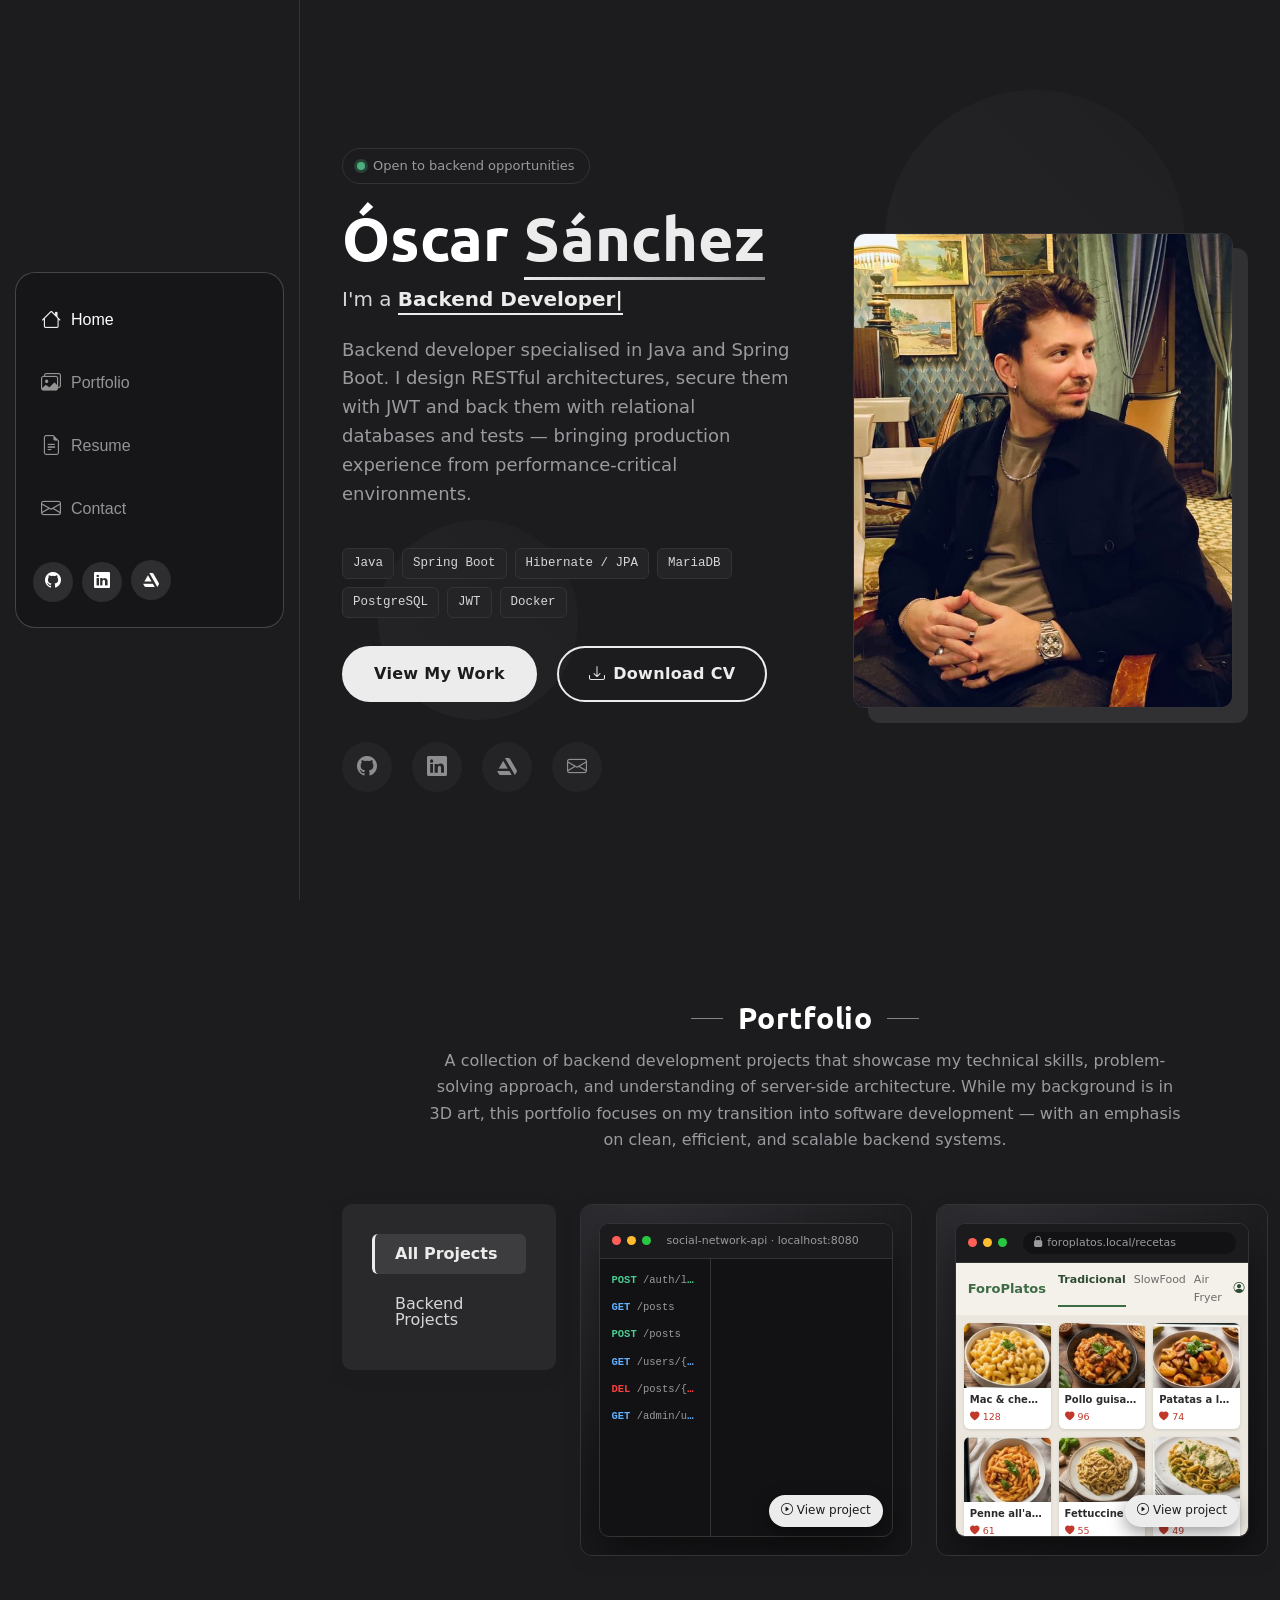
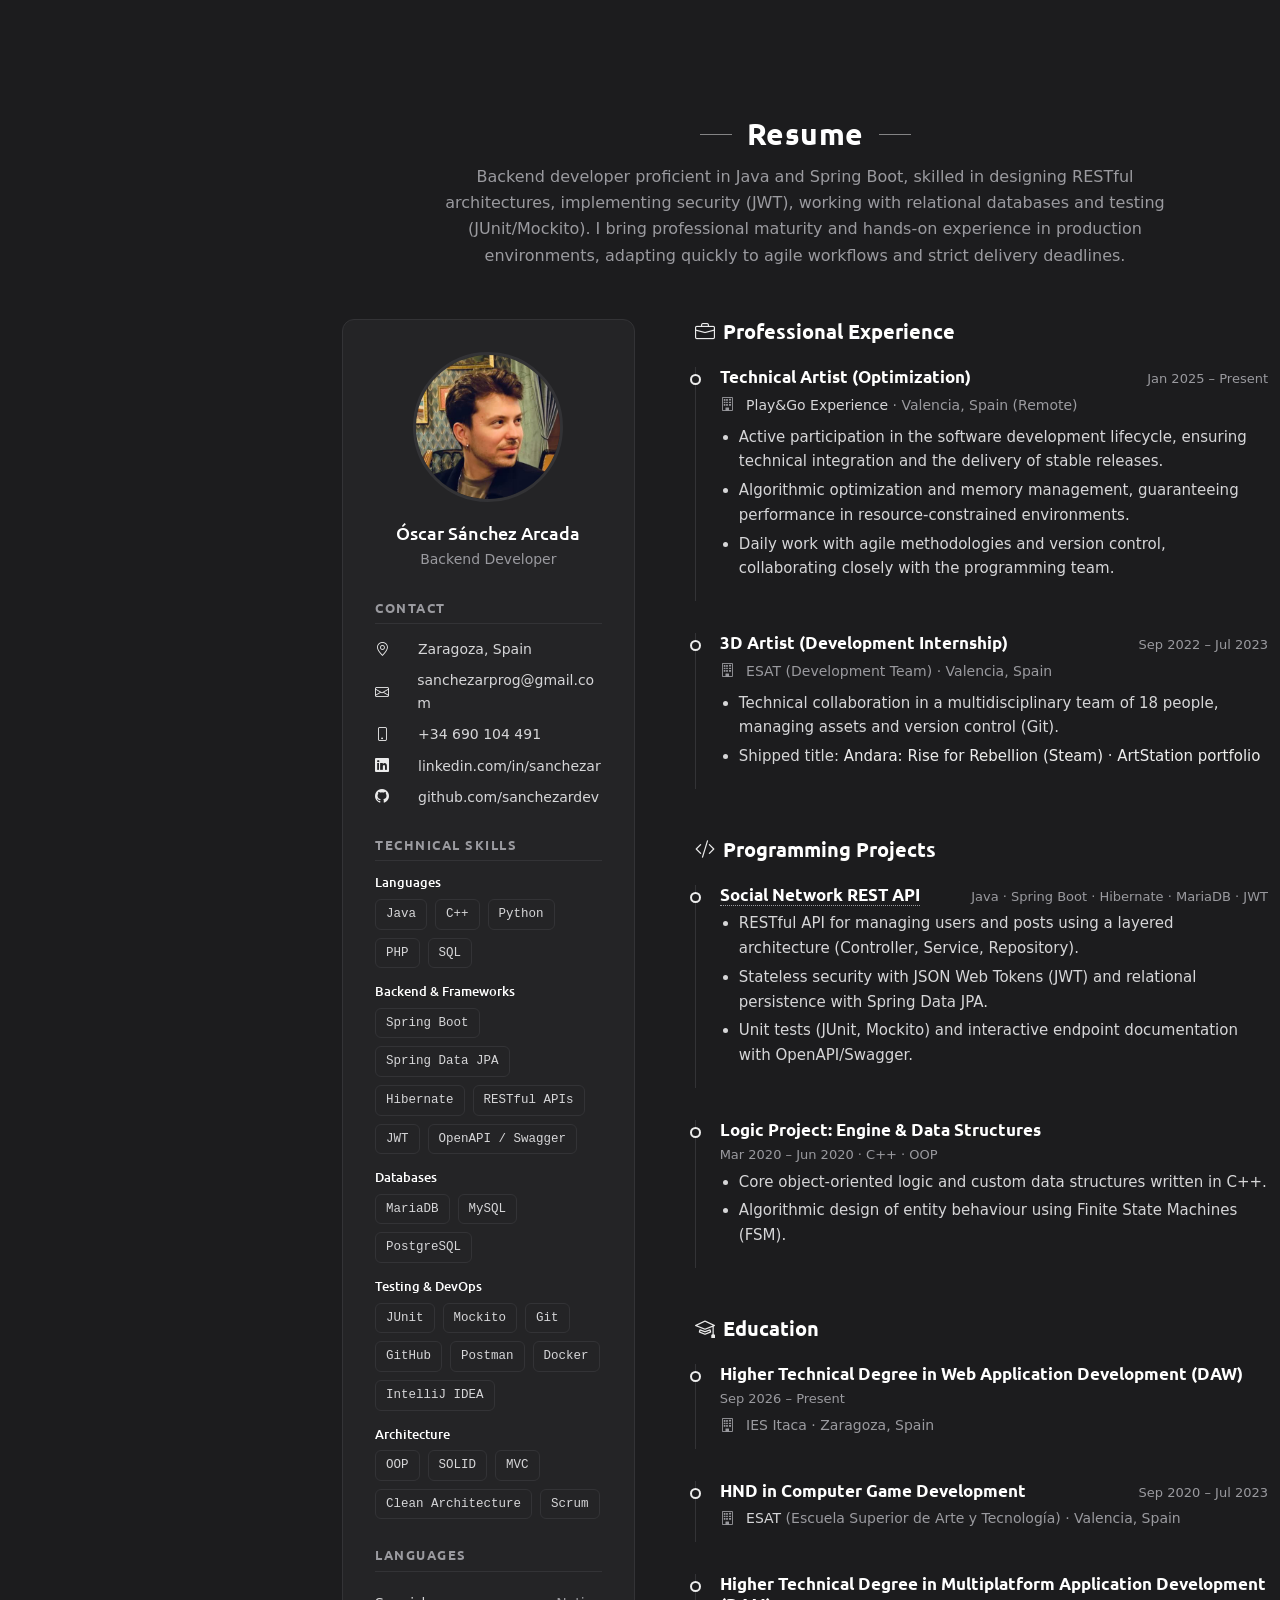
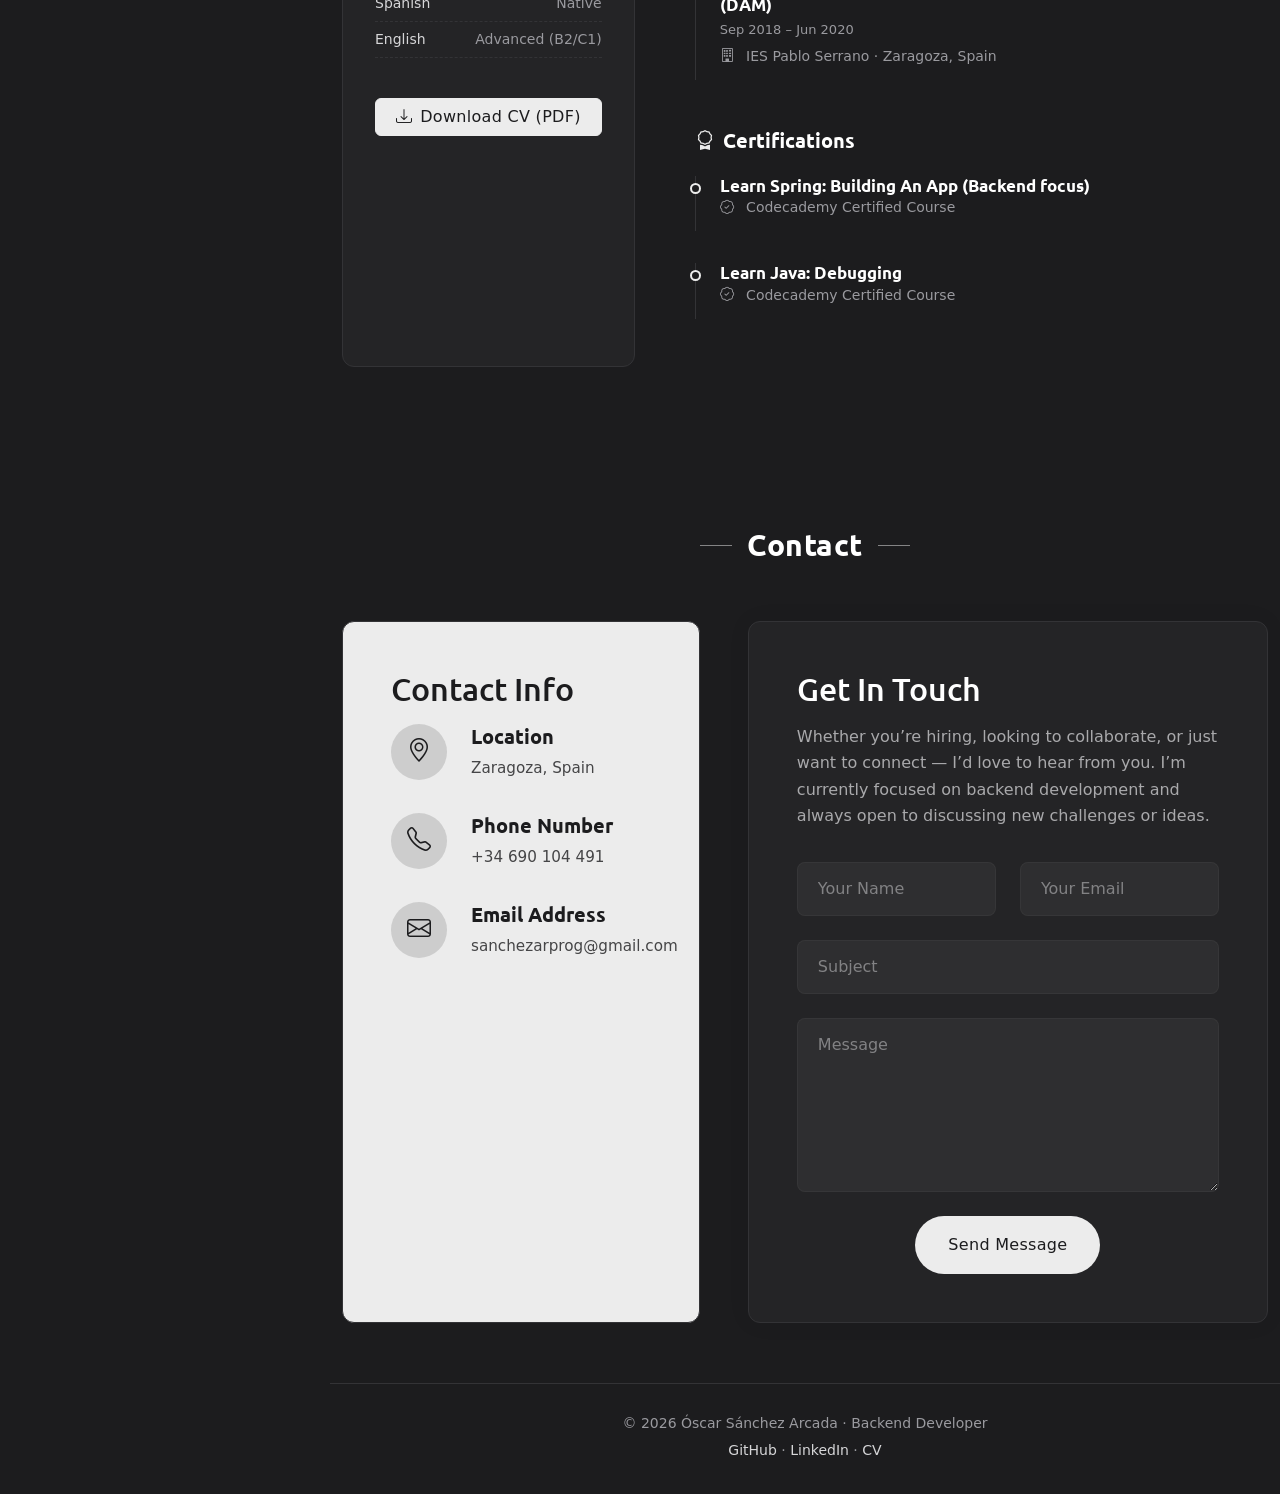
==== commit 3477ddef: "updated animation for project's miniature" ====
--- a/index.html
+++ b/index.html
@@ -165,16 +165,71 @@
             <div class="col-lg-9">
               <div class="row gy-4 portfolio-container isotope-container" data-aos="fade-up" data-aos-delay="200">
 
+                <!-- ===== Proyecto: Social Network API =====
+                     La vista animada es HTML puro (.demo-api). Para cambiar las peticiones,
+                     edita el texto de cada .api-scene (hay 3 que se alternan cada 4 s). -->
                 <div class="col-lg-6 col-md-6 portfolio-item isotope-item filter-photography">
                   <div class="portfolio-wrap">
-                    <img src="assets/img/SocialNetworkApiRest/DiagramaAPIRest.png" class="img-fluid" alt="Architecture diagram of the Social Network REST API" loading="lazy">
+                    <a href="NewSections/NetworkApiRestProject.html" class="card-preview demo-api" aria-label="Open Social Network API project">
+                      <div class="demo-window">
+                        <div class="demo-bar">
+                          <span class="dot"></span><span class="dot"></span><span class="dot"></span>
+                          <span class="demo-title">social-network-api · localhost:8080</span>
+                        </div>
+                        <div class="api-body">
+                          <ul class="api-sidebar list-unstyled">
+                            <li class="m-post">POST <span>/auth/login</span></li>
+                            <li class="m-get">GET <span>/posts</span></li>
+                            <li class="m-post">POST <span>/posts</span></li>
+                            <li class="m-get">GET <span>/users/{id}</span></li>
+                            <li class="m-del">DEL <span>/posts/{id}</span></li>
+                            <li class="m-get">GET <span>/admin/users</span></li>
+                          </ul>
+                          <div class="api-main">
+                            <!-- Escena 1: login -->
+                            <div class="api-scene">
+                              <div class="api-request"><b class="m-post">POST</b> <span class="typing">/api/auth/login</span></div>
+                              <pre class="api-json req">{ "username": "oscar", "password": "••••••" }</pre>
+                              <div class="api-status ok">200 OK · 84 ms</div>
+                              <pre class="api-json res">{
+  "token": "eyJhbGciOiJIUzI1NiJ9.eyJzdWIi...",
+  "type": "Bearer",
+  "expiresIn": 3600
+}</pre>
+                            </div>
+                            <!-- Escena 2: listado autenticado -->
+                            <div class="api-scene">
+                              <div class="api-request"><b class="m-get">GET</b> <span class="typing">/api/posts?page=0</span></div>
+                              <pre class="api-json req">Authorization: Bearer eyJhbGci...</pre>
+                              <div class="api-status ok">200 OK · 37 ms</div>
+                              <pre class="api-json res">[
+  { "id": 12, "author": "oscar", "likes": 42 },
+  { "id": 11, "author": "maria", "likes": 17 },
+  { "id": 10, "author": "dev_ana", "likes": 9 }
+]</pre>
+                            </div>
+                            <!-- Escena 3: seguridad -->
+                            <div class="api-scene">
+                              <div class="api-request"><b class="m-get">GET</b> <span class="typing">/api/admin/users</span></div>
+                              <pre class="api-json req">Authorization: (none)</pre>
+                              <div class="api-status err">403 Forbidden · 12 ms</div>
+                              <pre class="api-json res">{
+  "error": "Access denied",
+  "message": "JWT token is missing or invalid"
+}</pre>
+                            </div>
+                          </div>
+                        </div>
+                      </div>
+                      <span class="play-hint"><i class="bi bi-play-circle"></i> View project</span>
+                    </a>
                     <div class="portfolio-info">
                       <div class="content">
                         <span class="category">Web API</span>
-                        <h4>Social Network API - Spring Boot 3 & Java 23</h4>
+                        <h4>Social Network API - Spring Boot 3 &amp; Java 23</h4>
                         <p class="stack">Java · Spring Boot · JPA · MariaDB · JWT</p>
                         <div class="portfolio-links">
-                          <a href="assets/img/SocialNetworkApiRest/DiagramaAPIRest.png" class="glightbox" title="Social Network REST API" aria-label="Enlarge image"><i class="bi bi-plus-lg"></i></a>
+                          <a href="assets/img/SocialNetworkApiRest/DiagramaAPIRest.png" class="glightbox" title="Social Network REST API – architecture" aria-label="View architecture diagram"><i class="bi bi-diagram-3"></i></a>
                           <a href="NewSections/NetworkApiRestProject.html" title="More Details" aria-label="Project details"><i class="bi bi-arrow-right"></i></a>
                         </div>
                       </div>
@@ -182,9 +237,45 @@
                   </div>
                 </div><!-- End Portfolio Item -->
 
+                <!-- ===== Proyecto: ForoPlatos =====
+                     Vista animada .demo-foro: las recetas son <div class="recipe">. Para cambiarlas,
+                     edita la imagen (assets/img/Foroplatos/dish-N.jpg), el título y los likes.
+                     La lista está duplicada para que el scroll sea infinito: cambia ambas copias. -->
                 <div class="col-lg-6 col-md-6 portfolio-item isotope-item filter-photography">
                   <div class="portfolio-wrap">
-                    <img src="assets/img/Foroplatos/Foroplatos_preview_opt.jpg" class="img-fluid" alt="ForoPlatos web platform preview" loading="lazy">
+                    <a href="NewSections/ForoplatosPHP.html" class="card-preview demo-foro" aria-label="Open ForoPlatos project">
+                      <div class="demo-window">
+                        <div class="demo-bar">
+                          <span class="dot"></span><span class="dot"></span><span class="dot"></span>
+                          <span class="demo-url"><i class="bi bi-lock-fill"></i> foroplatos.local/recetas</span>
+                        </div>
+                        <div class="foro-nav">
+                          <strong>ForoPlatos</strong>
+                          <span class="foro-tabs"><span class="active">Tradicional</span><span>SlowFood</span><span>Air Fryer</span></span>
+                          <span class="foro-user"><i class="bi bi-person-circle"></i> oscar</span>
+                        </div>
+                        <div class="foro-feed">
+                          <div class="foro-track">
+                            <!-- copia 1 -->
+                            <div class="recipe"><img src="assets/img/Foroplatos/dish-1.jpg" alt="" loading="lazy"><p>Mac &amp; cheese casero</p><span><i class="bi bi-heart-fill"></i> 128</span></div>
+                            <div class="recipe"><img src="assets/img/Foroplatos/dish-2.jpg" alt="" loading="lazy"><p>Pollo guisado</p><span><i class="bi bi-heart-fill"></i> 96</span></div>
+                            <div class="recipe"><img src="assets/img/Foroplatos/dish-3.jpg" alt="" loading="lazy"><p>Patatas a la riojana</p><span><i class="bi bi-heart-fill"></i> 74</span></div>
+                            <div class="recipe"><img src="assets/img/Foroplatos/dish-4.jpg" alt="" loading="lazy"><p>Penne all'arrabbiata</p><span><i class="bi bi-heart-fill"></i> 61</span></div>
+                            <div class="recipe"><img src="assets/img/Foroplatos/dish-5.jpg" alt="" loading="lazy"><p>Fettuccine al pesto</p><span><i class="bi bi-heart-fill"></i> 55</span></div>
+                            <div class="recipe"><img src="assets/img/Foroplatos/dish-6.jpg" alt="" loading="lazy"><p>Tagliatelle Alfredo</p><span><i class="bi bi-heart-fill"></i> 49</span></div>
+                            <!-- copia 2 (igual que la 1) -->
+                            <div class="recipe"><img src="assets/img/Foroplatos/dish-1.jpg" alt="" loading="lazy"><p>Mac &amp; cheese casero</p><span><i class="bi bi-heart-fill"></i> 128</span></div>
+                            <div class="recipe"><img src="assets/img/Foroplatos/dish-2.jpg" alt="" loading="lazy"><p>Pollo guisado</p><span><i class="bi bi-heart-fill"></i> 96</span></div>
+                            <div class="recipe"><img src="assets/img/Foroplatos/dish-3.jpg" alt="" loading="lazy"><p>Patatas a la riojana</p><span><i class="bi bi-heart-fill"></i> 74</span></div>
+                            <div class="recipe"><img src="assets/img/Foroplatos/dish-4.jpg" alt="" loading="lazy"><p>Penne all'arrabbiata</p><span><i class="bi bi-heart-fill"></i> 61</span></div>
+                            <div class="recipe"><img src="assets/img/Foroplatos/dish-5.jpg" alt="" loading="lazy"><p>Fettuccine al pesto</p><span><i class="bi bi-heart-fill"></i> 55</span></div>
+                            <div class="recipe"><img src="assets/img/Foroplatos/dish-6.jpg" alt="" loading="lazy"><p>Tagliatelle Alfredo</p><span><i class="bi bi-heart-fill"></i> 49</span></div>
+                          </div>
+                        </div>
+                        <div class="foro-toast"><i class="bi bi-chat-dots-fill"></i> <b>maria</b> commented on <em>Pollo guisado</em></div>
+                      </div>
+                      <span class="play-hint"><i class="bi bi-play-circle"></i> View project</span>
+                    </a>
                     <div class="portfolio-info">
                       <div class="content">
                         <span class="category">PHP Project</span>
--- a/assets/css/custom.css
+++ b/assets/css/custom.css
@@ -399,3 +399,375 @@
     margin-left: 330px;   /* deja hueco a la barra lateral, igual que <main> */
   }
 }
+
+/* ==========================================================================
+   Tarjetas de proyecto con vista animada (Portfolio)
+   --------------------------------------------------------------------------
+   .card-preview      contenedor clicable (enlace a la página del proyecto)
+   .demo-api          mini "Postman" que alterna 3 peticiones (ciclo de 12 s)
+   .demo-foro         mini navegador con el feed de recetas en scroll
+   Velocidades: cambia --api-cycle o --foro-scroll.
+   ========================================================================== */
+:root {
+  --card-height: 350px;
+  --api-cycle: 12s;      /* duración total de las 3 escenas de la API */
+  --foro-scroll: 22s;    /* lo que tarda el feed de recetas en dar la vuelta */
+  --m-get: #61affe;      /* colores de métodos HTTP (estilo Swagger) */
+  --m-post: #49cc90;
+  --m-del: #f93e3e;
+}
+
+.card-preview {
+  position: relative;
+  display: block;
+  height: var(--card-height);
+  padding: 18px;
+  background:
+    radial-gradient(circle at 20% 0%, #2e2e33 0%, transparent 60%),
+    linear-gradient(160deg, #202023, #161618);
+  color: var(--default-color);
+  overflow: hidden;
+}
+
+.card-preview:hover {
+  color: var(--default-color);
+}
+
+.demo-window {
+  position: relative;
+  height: 100%;
+  display: flex;
+  flex-direction: column;
+  background: #121214;
+  border: 1px solid var(--border-color);
+  border-radius: 10px;
+  overflow: hidden;
+  box-shadow: 0 18px 40px rgba(0, 0, 0, 0.45);
+  transition: transform 0.5s ease;
+  font-size: 12px;
+}
+
+.portfolio .portfolio-wrap:hover .demo-window {
+  transform: scale(1.02);
+}
+
+.demo-bar {
+  display: flex;
+  align-items: center;
+  gap: 6px;
+  padding: 8px 12px;
+  background: #1b1b1e;
+  border-bottom: 1px solid var(--border-color);
+  flex-shrink: 0;
+}
+
+.demo-bar .dot { width: 9px; height: 9px; border-radius: 50%; background: #ff5f57; flex-shrink: 0; }
+.demo-bar .dot:nth-child(2) { background: #febc2e; }
+.demo-bar .dot:nth-child(3) { background: #28c840; }
+
+.demo-title,
+.demo-url {
+  margin-left: 10px;
+  font-size: 11px;
+  color: var(--muted-color);
+  white-space: nowrap;
+  overflow: hidden;
+  text-overflow: ellipsis;
+}
+
+.demo-url {
+  flex: 1;
+  padding: 2px 10px;
+  background: #121214;
+  border-radius: 20px;
+}
+
+/* Etiqueta "View project" siempre visible (se oculta al mostrar el overlay) */
+.play-hint {
+  position: absolute;
+  right: 28px;
+  bottom: 28px;
+  z-index: 2;
+  padding: 6px 12px;
+  font-size: 12px;
+  font-weight: 500;
+  color: var(--contrast-color);
+  background: var(--accent-color);
+  border-radius: 50px;
+  box-shadow: 0 6px 18px rgba(0, 0, 0, 0.4);
+  transition: opacity 0.3s;
+}
+
+.portfolio .portfolio-wrap:hover .play-hint {
+  opacity: 0;
+}
+
+/* El overlay deja pasar el clic a la tarjeta, salvo en sus botones */
+.portfolio .portfolio-wrap .portfolio-info {
+  pointer-events: none;
+}
+
+.portfolio .portfolio-wrap .portfolio-info a {
+  pointer-events: auto;
+}
+
+/* ---------- Demo API ---------- */
+.api-body {
+  flex: 1;
+  display: flex;
+  min-height: 0;
+}
+
+.api-sidebar {
+  width: 38%;
+  margin: 0;
+  padding: 8px 0;
+  border-right: 1px solid var(--border-color);
+  font-family: "Consolas", "SFMono-Regular", Menlo, monospace;
+  font-size: 10.5px;
+}
+
+.api-sidebar li {
+  padding: 5px 10px;
+  font-weight: 700;
+  white-space: nowrap;
+  overflow: hidden;
+  text-overflow: ellipsis;
+  border-left: 2px solid transparent;
+}
+
+.api-sidebar li span { color: var(--muted-color); font-weight: 400; }
+
+/* Resalta el endpoint que se está "ejecutando" en cada escena */
+.api-sidebar li:nth-child(1),
+.api-sidebar li:nth-child(2),
+.api-sidebar li:nth-child(6) {
+  animation: api-active var(--api-cycle) infinite;
+}
+.api-sidebar li:nth-child(2) { animation-delay: calc(var(--api-cycle) / 3); }
+.api-sidebar li:nth-child(6) { animation-delay: calc(var(--api-cycle) / 3 * 2); }
+
+.m-get { color: var(--m-get); }
+.m-post { color: var(--m-post); }
+.m-del { color: var(--m-del); }
+
+.api-main {
+  position: relative;
+  flex: 1;
+  min-width: 0;
+}
+
+.api-scene {
+  position: absolute;
+  inset: 0;
+  padding: 12px 14px;
+  font-family: "Consolas", "SFMono-Regular", Menlo, monospace;
+  opacity: 0;
+  animation: api-scene var(--api-cycle) infinite;
+}
+
+.api-request {
+  padding: 6px 8px;
+  margin-bottom: 8px;
+  background: #1b1b1e;
+  border: 1px solid var(--border-color);
+  border-radius: 6px;
+  white-space: nowrap;
+  overflow: hidden;
+}
+
+.api-request .typing {
+  display: inline-block;
+  vertical-align: bottom;
+  overflow: hidden;
+  white-space: nowrap;
+  max-width: 0;
+  animation: api-type var(--api-cycle) steps(18) infinite;
+}
+
+.api-json {
+  margin: 0 0 8px;
+  padding: 0;
+  font-size: 11px;
+  line-height: 1.5;
+  color: #c9c9cf;
+  white-space: pre-wrap;
+  overflow: hidden;
+}
+
+.api-json.req { color: var(--muted-color); }
+
+.api-status {
+  display: inline-block;
+  padding: 2px 8px;
+  margin-bottom: 8px;
+  font-size: 10.5px;
+  font-weight: 700;
+  border-radius: 4px;
+  opacity: 0;
+  animation: api-show var(--api-cycle) infinite;
+}
+
+.api-json.res {
+  opacity: 0;
+  animation: api-show-late var(--api-cycle) infinite;
+}
+
+.api-status.ok { color: var(--m-post); background: color-mix(in srgb, var(--m-post), transparent 85%); }
+.api-status.err { color: var(--m-del); background: color-mix(in srgb, var(--m-del), transparent 85%); }
+
+/* Escenas 2 y 3 (y todo lo que tienen dentro) arrancan 1/3 y 2/3 del ciclo más tarde */
+.api-scene:nth-child(2),
+.api-scene:nth-child(2) .typing,
+.api-scene:nth-child(2) .api-status,
+.api-scene:nth-child(2) .api-json.res { animation-delay: calc(var(--api-cycle) / 3); }
+
+.api-scene:nth-child(3),
+.api-scene:nth-child(3) .typing,
+.api-scene:nth-child(3) .api-status,
+.api-scene:nth-child(3) .api-json.res { animation-delay: calc(var(--api-cycle) / 3 * 2); }
+
+/* Cada escena ocupa 1/3 del ciclo (0–33%) */
+@keyframes api-scene {
+  0% { opacity: 0; transform: translateY(6px); }
+  3%, 30% { opacity: 1; transform: none; }
+  33%, 100% { opacity: 0; }
+}
+@keyframes api-type {
+  0% { max-width: 0; }
+  9%, 100% { max-width: 20ch; }
+}
+@keyframes api-show {
+  0%, 11% { opacity: 0; }
+  13%, 100% { opacity: 1; }
+}
+@keyframes api-show-late {
+  0%, 14% { opacity: 0; transform: translateY(4px); }
+  17%, 100% { opacity: 1; transform: none; }
+}
+@keyframes api-active {
+  0%, 31% { background: #1f1f23; border-left-color: var(--accent-color); }
+  33%, 100% { background: transparent; border-left-color: transparent; }
+}
+
+/* ---------- Demo ForoPlatos ---------- */
+.foro-nav {
+  display: flex;
+  align-items: center;
+  gap: 12px;
+  padding: 8px 12px;
+  background: #f4f1ea;
+  color: #2f4a33;
+  font-size: 11px;
+  flex-shrink: 0;
+}
+
+.foro-nav strong { font-size: 13px; color: #3d6b45; }
+.foro-tabs { display: flex; gap: 8px; color: #6b6b6b; }
+.foro-tabs .active { color: #2f4a33; font-weight: 700; border-bottom: 2px solid #3d6b45; }
+.foro-user { margin-left: auto; white-space: nowrap; }
+
+.foro-feed {
+  position: relative;
+  flex: 1;
+  overflow: hidden;
+  background: #ebe7de;
+}
+
+.foro-track {
+  display: grid;
+  grid-template-columns: repeat(3, 1fr);
+  gap: 8px;
+  padding: 8px;
+  animation: foro-scroll var(--foro-scroll) linear infinite;
+}
+
+.portfolio .portfolio-wrap:hover .foro-track {
+  animation-duration: calc(var(--foro-scroll) / 2);   /* acelera al pasar el ratón */
+}
+
+.recipe {
+  background: #fff;
+  border-radius: 6px;
+  overflow: hidden;
+  box-shadow: 0 1px 3px rgba(0, 0, 0, 0.12);
+}
+
+.portfolio .portfolio-wrap .recipe img {   /* selector largo para ganar a la regla de la plantilla */
+  display: block;
+  width: 100%;
+  height: auto;
+  aspect-ratio: 4 / 3;
+  object-fit: cover;
+}
+
+.portfolio .portfolio-wrap:hover .recipe img {
+  transform: none;   /* anula el zoom de imagen de la plantilla */
+}
+
+.recipe p {
+  margin: 4px 6px 0;
+  font-size: 10px;
+  font-weight: 600;
+  color: #2b2b2b;
+  white-space: nowrap;
+  overflow: hidden;
+  text-overflow: ellipsis;
+}
+
+.recipe span {
+  display: block;
+  margin: 0 6px 5px;
+  font-size: 9.5px;
+  color: #c0392b;
+}
+
+.recipe:nth-child(2) span i { display: inline-block; animation: foro-like 3s ease-in-out infinite; }
+
+.foro-toast {
+  position: absolute;
+  left: 50%;
+  bottom: 14px;
+  padding: 6px 12px;
+  font-size: 11px;
+  color: #fff;
+  white-space: nowrap;
+  background: rgba(47, 74, 51, 0.95);
+  border-radius: 50px;
+  box-shadow: 0 6px 16px rgba(0, 0, 0, 0.3);
+  opacity: 0;
+  transform: translate(-50%, 20px);
+  animation: foro-toast 9s ease infinite 2s;
+}
+
+@keyframes foro-scroll {
+  from { transform: translateY(0); }
+  to { transform: translateY(-50%); }    /* -50% = una copia de la lista */
+}
+@keyframes foro-like {
+  0%, 70%, 100% { transform: scale(1); }
+  80% { transform: scale(1.5); }
+}
+@keyframes foro-toast {
+  0%, 5% { opacity: 0; transform: translate(-50%, 20px); }
+  10%, 40% { opacity: 1; transform: translate(-50%, 0); }
+  45%, 100% { opacity: 0; transform: translate(-50%, 20px); }
+}
+
+/* Accesibilidad: sin animaciones si el usuario las tiene desactivadas */
+@media (prefers-reduced-motion: reduce) {
+  .api-scene, .api-scene *, .api-sidebar li, .foro-track, .foro-toast, .recipe i {
+    animation: none !important;
+  }
+  .api-scene:first-child,
+  .api-scene:first-child .api-status,
+  .api-scene:first-child .api-json { opacity: 1; }
+  .api-scene:first-child .typing { max-width: 20ch; }
+}
+
+@media (max-width: 576px) {
+  :root { --card-height: 300px; }
+  .api-sidebar { display: none; }
+  .api-json { font-size: 9.5px; }
+  .foro-tabs { display: none; }
+}
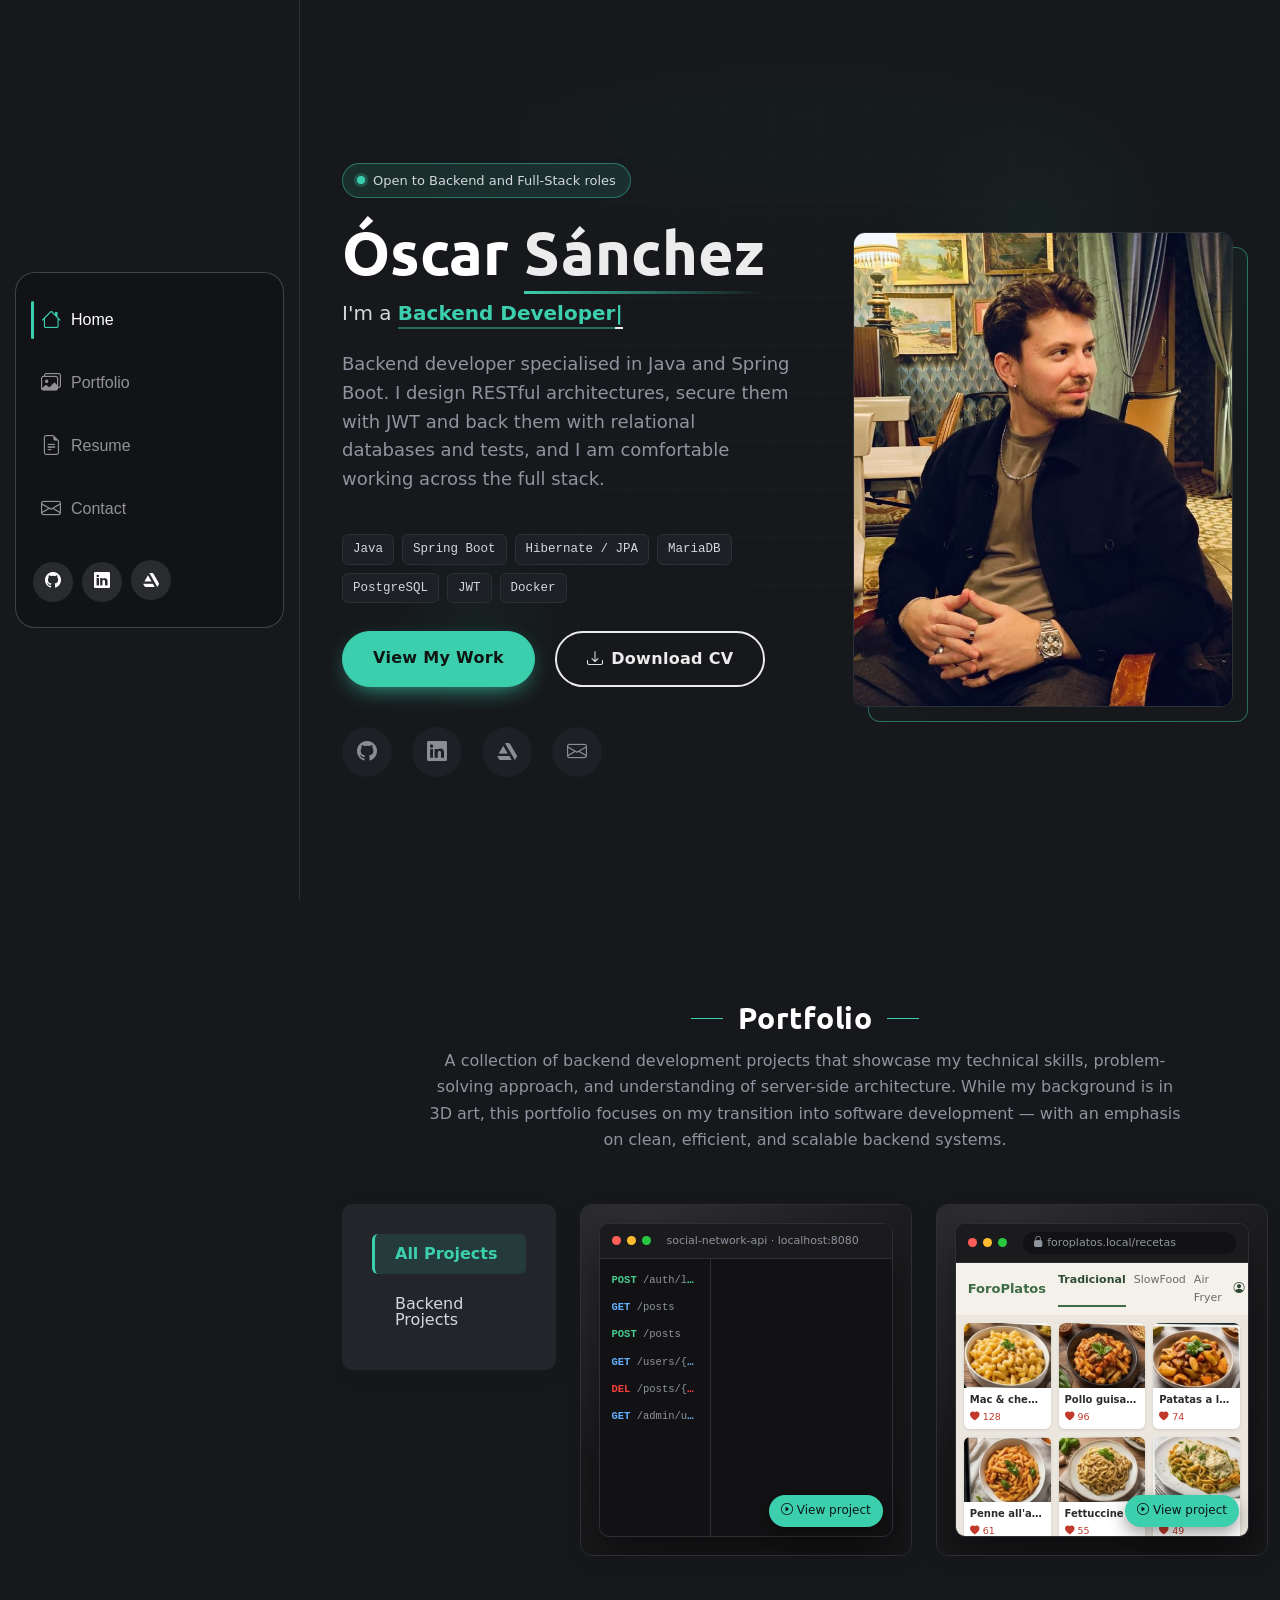
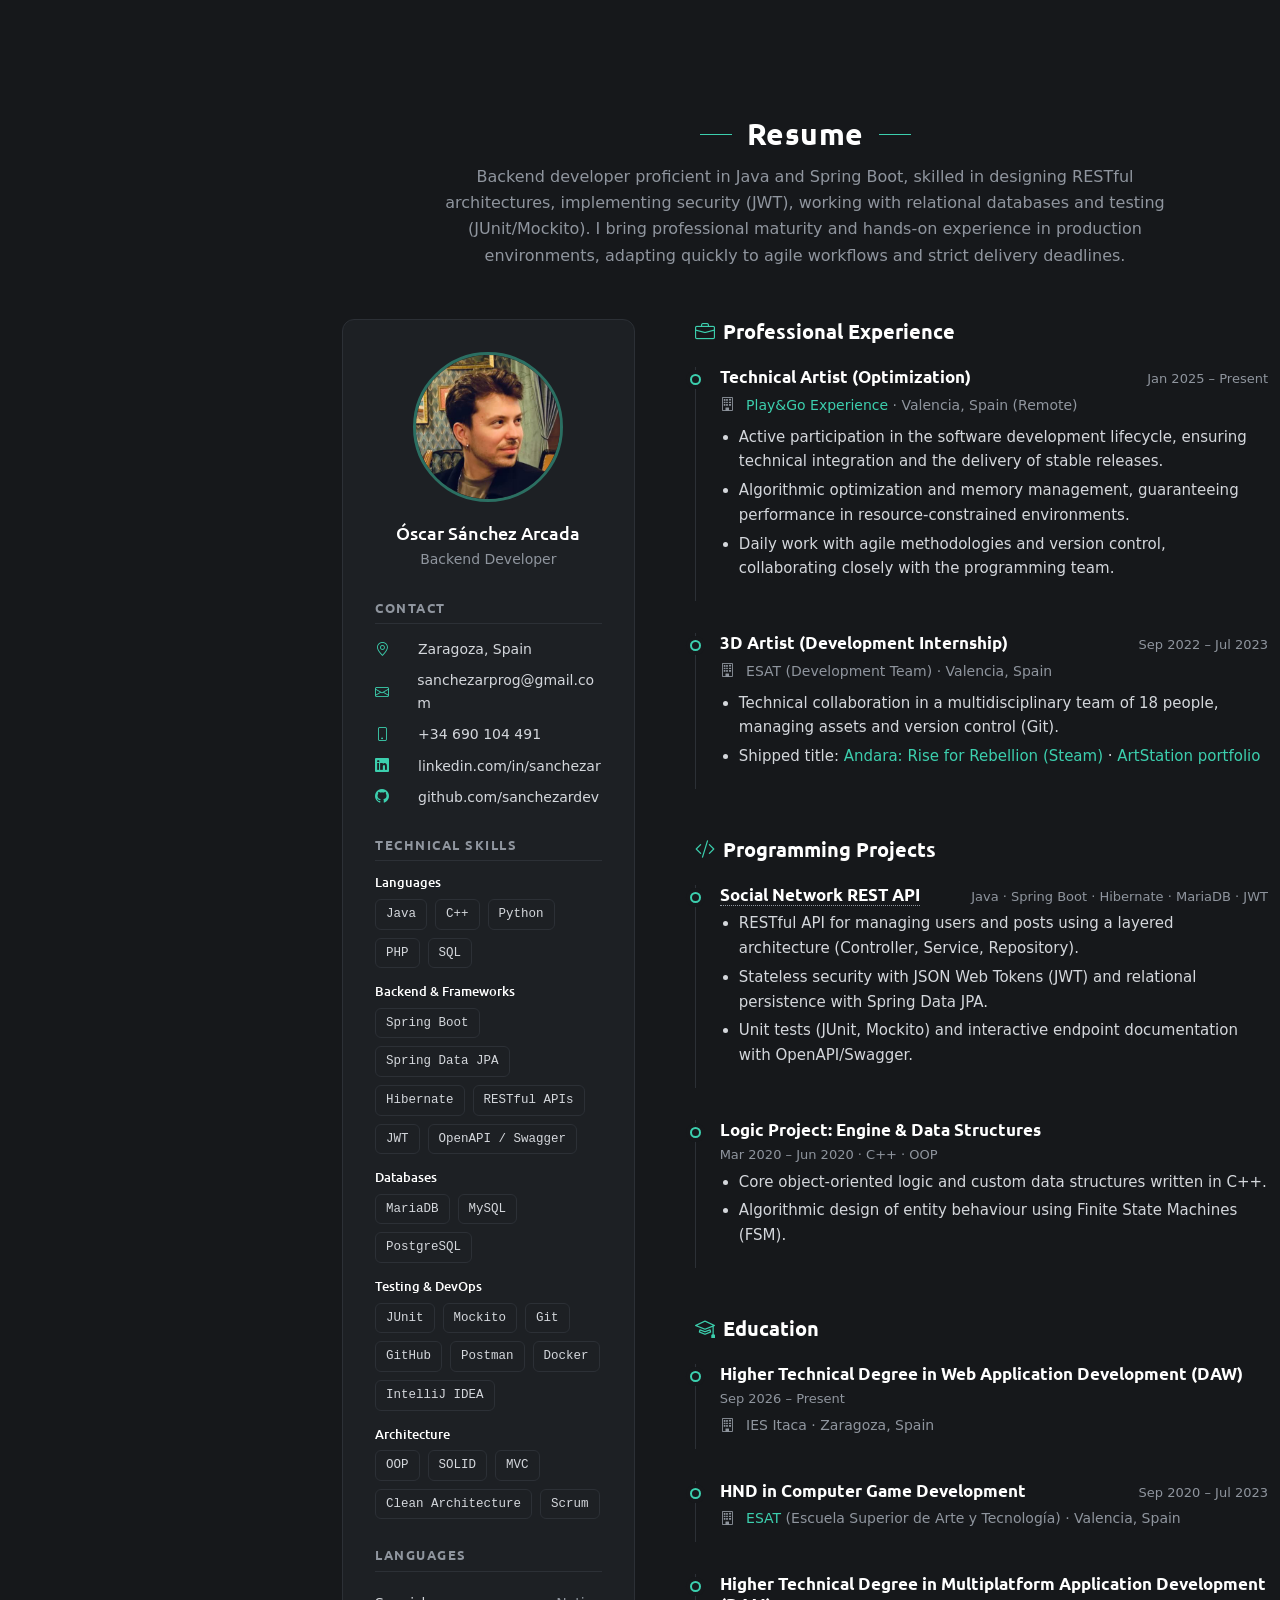
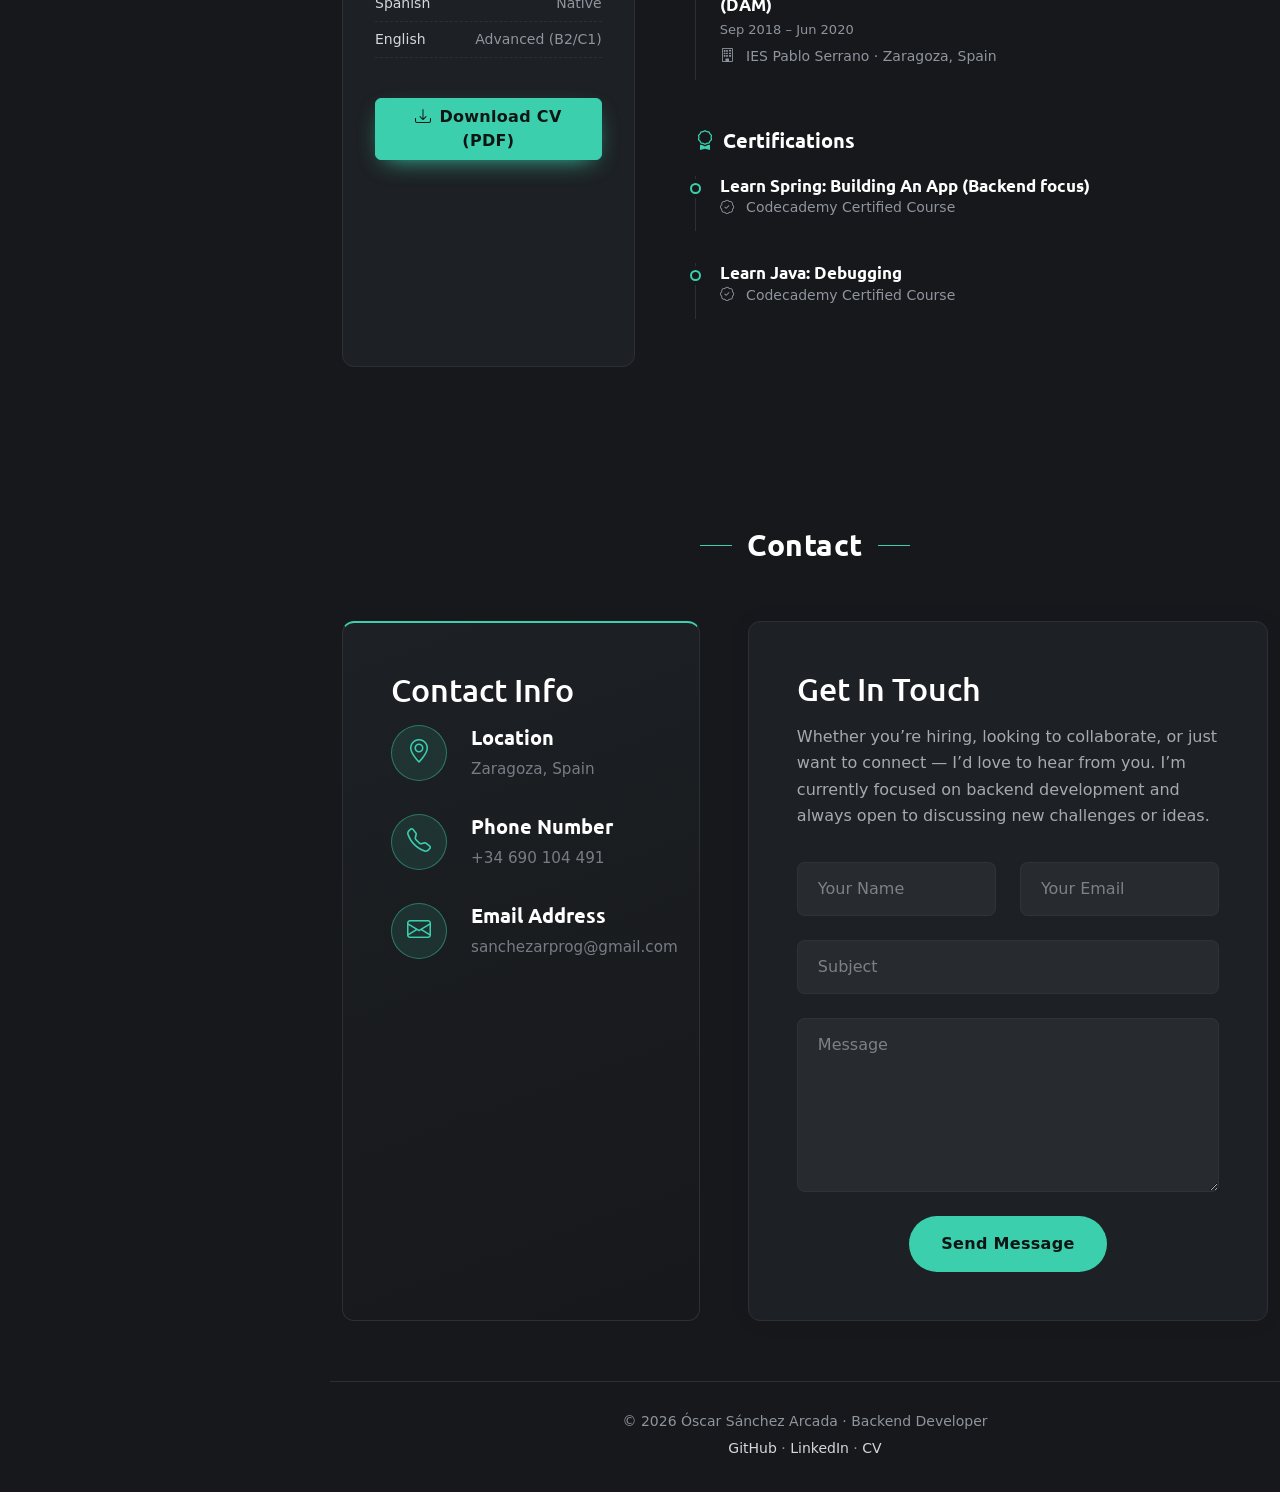
==== commit 05138e11: "new visuals for the webpage, new color palette and new animations for scrolling" ====
--- a/index.html
+++ b/index.html
@@ -81,9 +81,26 @@
     <!-- Hero Section -->
     <section id="hero" class="hero section">
 
-      <div class="background-elements">
+      <div class="background-elements" aria-hidden="true">
         <div class="bg-circle circle-1"></div>
         <div class="bg-circle circle-2"></div>
+        <!-- Cuadrícula técnica con barrido de luz -->
+        <div class="bg-grid"></div>
+        <!-- Fragmentos de código flotantes: cambia el texto, la posición (--x, --y),
+             el retraso (--d) o la duración (--t). class="hl" = color de acento. -->
+        <div class="code-float">
+          <span style="--x: 6%;  --y: 14%; --d: 0s;  --t: 14s">@RestController</span>
+          <span style="--x: 70%; --y: 8%;  --d: 3s;  --t: 16s" class="hl">{ }</span>
+          <span style="--x: 44%; --y: 4%;  --d: 6s;  --t: 18s">SELECT * FROM posts;</span>
+          <span style="--x: 88%; --y: 30%; --d: 1s;  --t: 15s">@Autowired</span>
+          <span style="--x: 3%;  --y: 52%; --d: 4s;  --t: 17s" class="hl">&lt;/&gt;</span>
+          <span style="--x: 52%; --y: 88%; --d: 2s;  --t: 16s">HTTP/1.1 200 OK</span>
+          <span style="--x: 82%; --y: 76%; --d: 7s;  --t: 19s">public class User { }</span>
+          <span style="--x: 22%; --y: 90%; --d: 5s;  --t: 14s" class="hl">=&gt;</span>
+          <span style="--x: 36%; --y: 28%; --d: 9s;  --t: 20s">git commit -m "feat: jwt"</span>
+          <span style="--x: 92%; --y: 52%; --d: 8s;  --t: 15s" class="hl">;</span>
+          <span style="--x: 14%; --y: 72%; --d: 10s; --t: 18s">Optional&lt;User&gt;</span>
+        </div>
       </div>
 
       <div class="hero-content">
@@ -93,10 +110,10 @@
 
             <div class="col-lg-6" data-aos="fade-right" data-aos-delay="100">
               <div class="hero-text">
-                <span class="hero-eyebrow"><span class="status-dot"></span> Open to backend opportunities</span>
+                <span class="hero-eyebrow"><span class="status-dot"></span> Open to Backend and Full-Stack roles</span>
                 <h1>Óscar <span class="accent-text">Sánchez</span></h1>
-                <p class="lead">I'm a <span class="typed" data-typed-items="Backend Developer, Java &amp; Spring Boot Developer, REST API Designer, Optimization Enthusiast"></span></p>
-                <p class="description">Backend developer specialised in Java and Spring Boot. I design RESTful architectures, secure them with JWT and back them with relational databases and tests — bringing production experience from performance-critical environments.</p>
+                <p class="lead">I'm a <span class="typed" data-typed-items="Backend Developer,Java and Spring Boot Developer,Full-Stack Developer,REST API Designer"></span></p>
+                <p class="description">Backend developer specialised in Java and Spring Boot. I design RESTful architectures, secure them with JWT and back them with relational databases and tests, and I am comfortable working across the full stack.</p>
 
                 <!-- Tech stack: añade o quita <li> libremente -->
                 <ul class="tech-stack list-unstyled">
@@ -280,7 +297,7 @@
                       <div class="content">
                         <span class="category">PHP Project</span>
                         <h4>ForoPlatos – Full-Stack Monolithic Web Platform (PHP/SQL)</h4>
-                        <p class="stack">PHP 8 · MariaDB · MVC · JavaScript</p>
+                        <p class="stack">PHP 8 · MariaDB · MVC · SQL</p>
                         <div class="portfolio-links">
                           <a href="assets/img/Foroplatos/Foroplatos_preview_opt.jpg" class="glightbox" title="ForoPlatos" aria-label="Enlarge image"><i class="bi bi-plus-lg"></i></a>
                           <a href="NewSections/ForoplatosPHP.html" title="More Details" aria-label="Project details"><i class="bi bi-arrow-right"></i></a>
--- a/assets/css/custom.css
+++ b/assets/css/custom.css
@@ -7,16 +7,22 @@
    ========================================================================== */
 
 :root {
-  /* Paleta (mantiene los grises originales) */
-  --background-color: #1c1c1e;   /* fondo general */
-  --surface-color: #242426;      /* tarjetas y cajas */
-  --border-color: #333336;       /* bordes finos */
-  --default-color: #d6d6d8;      /* texto normal */
-  --muted-color: #9a9a9f;        /* texto secundario (fechas, subtítulos) */
+  /* Paleta: grises casi negros con un ligero tono frío + un único color de marca */
+  --background-color: #16181b;   /* fondo general */
+  --surface-color: #1d2024;      /* tarjetas y cajas */
+  --border-color: #2c3036;       /* bordes finos */
+  --default-color: #d4d7dc;      /* texto normal */
+  --muted-color: #8f959e;        /* texto secundario (fechas, subtítulos) */
   --heading-color: #ffffff;      /* títulos */
-  --accent-color: #ececec;       /* botones, enlaces, detalles */
-  --contrast-color: #1c1c1e;     /* texto sobre fondo claro (botón principal) */
-  --status-color: #4caf7d;       /* punto verde "Open to opportunities" */
+  --accent-color: #ececec;       /* blanco roto: iconos, enlaces neutros */
+  --contrast-color: #0e1513;     /* texto sobre fondos claros o de marca */
+
+  /* Color de marca (verde azulado). Cámbialo aquí y se actualiza toda la web */
+  --brand-color: #3ccfae;
+  --brand-hover: #5fe0c3;
+  --brand-soft: color-mix(in srgb, var(--brand-color), transparent 88%);   /* fondos suaves */
+  --brand-line: color-mix(in srgb, var(--brand-color), transparent 55%);   /* bordes/líneas */
+  --status-color: var(--brand-color);  /* punto "Open to ... roles" */
 
   /* Medidas */
   --radius: 12px;
@@ -44,7 +50,7 @@
 
 /* Sidebar lateral un poco más oscura y con borde */
 .header {
-  --background-color: #161618;
+  --background-color: #111316;
   border-right: 1px solid var(--border-color);
 }
 
@@ -771,3 +777,350 @@
   .api-json { font-size: 9.5px; }
   .foro-tabs { display: none; }
 }
+
+/* ==========================================================================
+   Color de marca aplicado a los puntos clave
+   (todo usa --brand-color; para quitar el color de un sitio, borra su regla)
+   ========================================================================== */
+::selection { background: var(--brand-color); color: var(--contrast-color); }
+
+a { transition: color 0.25s ease; }
+
+/* Botón principal */
+.btn.btn-primary,
+.hero .hero-actions .btn.btn-primary {
+  background: var(--brand-color);
+  border: 1px solid var(--brand-color);
+  color: var(--contrast-color);
+  font-weight: 600;
+  box-shadow: 0 8px 24px -10px var(--brand-color);
+}
+
+.btn.btn-primary:hover,
+.hero .hero-actions .btn.btn-primary:hover {
+  background: var(--brand-hover);
+  border-color: var(--brand-hover);
+  color: var(--contrast-color);
+  transform: translateY(-2px);
+}
+
+.hero .hero-actions .btn.btn-outline:hover {
+  background: transparent;
+  border-color: var(--brand-color);
+  color: var(--brand-color);
+}
+
+/* Hero: apellido subrayado, texto escrito y cursor */
+.hero .hero-text h1 .accent-text::after {
+  background: linear-gradient(90deg, var(--brand-color), transparent);
+}
+
+.hero .hero-text .lead span.typed {
+  color: var(--brand-color);
+  border-bottom-color: var(--brand-line);
+}
+
+.hero .hero-text .lead .typed-cursor {
+  color: var(--brand-color);
+}
+
+.hero-eyebrow {
+  border-color: var(--brand-line);
+  background: var(--brand-soft);
+  color: var(--default-color);
+}
+
+.hero .tech-stack li:hover,
+.tag-list li:hover {
+  border-color: var(--brand-line);
+  color: var(--brand-color);
+}
+
+.tech-stack li,
+.tag-list li {
+  transition: border-color 0.25s, color 0.25s;
+}
+
+.hero .social-links a:hover,
+.header .social-links a:hover {
+  background: var(--brand-color);
+  color: var(--contrast-color);
+}
+
+.hero .hero-visual .profile-container .profile-background {
+  background: linear-gradient(135deg, var(--brand-soft), transparent 70%);
+  border: 1px solid var(--brand-line);
+}
+
+/* Títulos de sección: líneas de color que crecen al aparecer */
+.section-title h2:before,
+.section-title h2:after {
+  background: var(--brand-color);
+  opacity: 1;
+  transition: width 0.9s cubic-bezier(0.22, 1, 0.36, 1) 0.3s;
+}
+
+.section-title[data-aos]:not(.aos-animate) h2:before,
+.section-title[data-aos]:not(.aos-animate) h2:after {
+  width: 0;
+}
+
+/* Barra lateral: indicador de sección activa */
+.navmenu a {
+  position: relative;
+  border-radius: 8px;
+}
+
+.navmenu a::before {
+  content: "";
+  position: absolute;
+  left: 0;
+  top: 50%;
+  width: 3px;
+  height: 0;
+  border-radius: 3px;
+  background: var(--brand-color);
+  transform: translateY(-50%);
+  transition: height 0.35s cubic-bezier(0.22, 1, 0.36, 1);
+}
+
+.navmenu a.active::before {
+  height: 60%;
+}
+
+.navmenu a.active,
+.navmenu a.active .navicon {
+  color: var(--heading-color);
+}
+
+.navmenu a.active .navicon,
+.navmenu a:hover .navicon {
+  color: var(--brand-color);
+}
+
+/* Portfolio */
+.portfolio .portfolio-filters li.filter-active {
+  color: var(--brand-color);
+  background-color: var(--brand-soft);
+  border-left-color: var(--brand-color);
+}
+
+.portfolio .portfolio-wrap .portfolio-info .category {
+  background: var(--brand-soft);
+  color: var(--brand-color);
+  border: 1px solid var(--brand-line);
+  box-shadow: none;
+}
+
+.portfolio .portfolio-wrap:hover {
+  border-color: var(--brand-line);
+  box-shadow: 0 20px 50px -20px color-mix(in srgb, var(--brand-color), transparent 60%);
+}
+
+.play-hint {
+  background: var(--brand-color);
+  color: var(--contrast-color);
+}
+
+/* Resume */
+.resume .resume-section h3 i {
+  color: var(--brand-color);
+}
+
+.resume .resume-section .resume-item:before {
+  border-color: var(--brand-color);
+  box-shadow: 0 0 0 4px var(--background-color);
+}
+
+.resume .resume-section .resume-item:hover:before {
+  background: var(--brand-color);
+}
+
+.resume .resume-section .resume-item .company a,
+.resume .resume-side .contact-info a:hover,
+.resume .resume-section .resume-item ul li a {
+  color: var(--brand-color);
+}
+
+.resume .resume-side .contact-info li i {
+  color: var(--brand-color);
+}
+
+.resume .resume-side .profile-img img {
+  border-color: var(--brand-line);
+}
+
+/* Contact */
+.contact .info-item .icon-box {
+  background-color: var(--brand-soft);
+  border: 1px solid var(--brand-line);
+}
+
+.contact .info-item .icon-box i {
+  color: var(--brand-color);
+}
+
+.contact .info-item:hover .icon-box {
+  background-color: var(--brand-color);
+}
+
+.contact .info-item:hover .icon-box i {
+  color: var(--contrast-color);
+}
+
+.contact .form-control:focus {
+  border-color: var(--brand-color);
+  box-shadow: 0 0 0 3px var(--brand-soft);
+}
+
+.contact .contact-form .btn,
+.contact .contact-form button[type="submit"] {
+  background: var(--brand-color);
+  color: var(--contrast-color);
+  border: none;
+  font-weight: 600;
+}
+
+.contact .contact-form button[type="submit"]:hover {
+  background: var(--brand-hover);
+}
+
+/* Botón volver arriba */
+.scroll-top {
+  background-color: var(--brand-color);
+}
+
+.scroll-top:hover {
+  background-color: var(--brand-hover);
+}
+
+.site-footer a:hover {
+  color: var(--brand-color);
+}
+
+/* ==========================================================================
+   Fondo animado del hero: cuadrícula + fragmentos de código
+   ========================================================================== */
+.hero .background-elements .bg-circle {
+  background: radial-gradient(circle, var(--brand-soft), transparent 70%);
+}
+
+/* Cuadrícula fina que se difumina hacia los bordes y un barrido de luz que la recorre */
+.bg-grid {
+  position: absolute;
+  inset: -40px;
+  background-image:
+    linear-gradient(to right, rgba(255, 255, 255, 0.045) 1px, transparent 1px),
+    linear-gradient(to bottom, rgba(255, 255, 255, 0.045) 1px, transparent 1px);
+  background-size: 48px 48px;
+  -webkit-mask-image: radial-gradient(ellipse 70% 60% at 50% 45%, #000 30%, transparent 75%);
+  mask-image: radial-gradient(ellipse 70% 60% at 50% 45%, #000 30%, transparent 75%);
+  animation: grid-drift 30s linear infinite;
+}
+
+.bg-grid::after {
+  content: "";
+  position: absolute;
+  inset: 0;
+  background: linear-gradient(180deg, transparent 0%, color-mix(in srgb, var(--brand-color), transparent 90%) 50%, transparent 100%);
+  background-size: 100% 300px;
+  background-repeat: no-repeat;
+  animation: grid-scan 9s ease-in-out infinite;
+}
+
+.code-float span {
+  position: absolute;
+  left: var(--x);
+  top: var(--y);
+  font-family: "Consolas", "SFMono-Regular", Menlo, monospace;
+  font-size: 13px;
+  color: rgba(255, 255, 255, 0.16);
+  white-space: nowrap;
+  opacity: 0;
+  animation: code-drift var(--t, 16s) ease-in-out var(--d, 0s) infinite;
+  user-select: none;
+}
+
+.code-float span.hl {
+  font-size: 20px;
+  color: color-mix(in srgb, var(--brand-color), transparent 50%);
+}
+
+@keyframes grid-drift {
+  from { background-position: 0 0, 0 0; }
+  to { background-position: 48px 48px, 48px 48px; }
+}
+
+@keyframes grid-scan {
+  0% { background-position: 0 -300px; }
+  60%, 100% { background-position: 0 calc(100% + 300px); }
+}
+
+@keyframes code-drift {
+  0% { opacity: 0; transform: translateY(16px); }
+  20%, 70% { opacity: 1; }
+  100% { opacity: 0; transform: translateY(-24px); }
+}
+
+@media (max-width: 991px) {
+  .code-float span:nth-child(n + 7) { display: none; }   /* menos ruido en pantallas pequeñas */
+  .code-float span { font-size: 11px; }
+}
+
+/* ==========================================================================
+   Animaciones de aparición al hacer scroll (sobre AOS)
+   Más suaves: desplazamiento corto + desenfoque que se aclara.
+   ========================================================================== */
+[data-aos^="fade"][data-aos^="fade"],
+[data-aos^="zoom"][data-aos^="zoom"] {
+  transition-property: opacity, transform, filter;
+  filter: blur(8px);
+}
+
+[data-aos^="fade"][data-aos^="fade"].aos-animate,
+[data-aos^="zoom"][data-aos^="zoom"].aos-animate {
+  filter: blur(0);
+}
+
+[data-aos="fade-up"] { transform: translate3d(0, 36px, 0) scale(0.98); }
+[data-aos="fade-right"] { transform: translate3d(-36px, 0, 0); }
+[data-aos="fade-left"] { transform: translate3d(36px, 0, 0); }
+[data-aos="zoom-in"] { transform: scale(0.85); }
+
+/* Accesibilidad: sin animaciones de fondo ni de entrada si el usuario lo pide */
+@media (prefers-reduced-motion: reduce) {
+  .bg-grid, .bg-grid::after, .code-float span { animation: none !important; }
+  .code-float span { opacity: 0.6; }
+  [data-aos] { filter: none !important; transform: none !important; opacity: 1 !important; }
+}
+
+/* Caja "Contact Info": oscura como el resto de tarjetas (la plantilla la ponía blanca) */
+.contact .info-box {
+  background: linear-gradient(160deg, var(--surface-color), var(--background-color));
+  color: var(--default-color);
+  border-top: 2px solid var(--brand-color);
+}
+
+.contact .info-box h3,
+.contact .info-item .content h4 {
+  color: var(--heading-color);
+}
+
+.contact .info-item .content p,
+.contact .info-item .content a {
+  color: var(--muted-color);
+}
+
+.contact .info-item .content a:hover {
+  color: var(--brand-color);
+}
+
+/* Punto de disponibilidad con pulso suave */
+.status-dot {
+  animation: status-pulse 2.4s ease-in-out infinite;
+}
+
+@keyframes status-pulse {
+  0%, 100% { box-shadow: 0 0 0 3px var(--brand-soft); }
+  50% { box-shadow: 0 0 0 6px transparent; }
+}
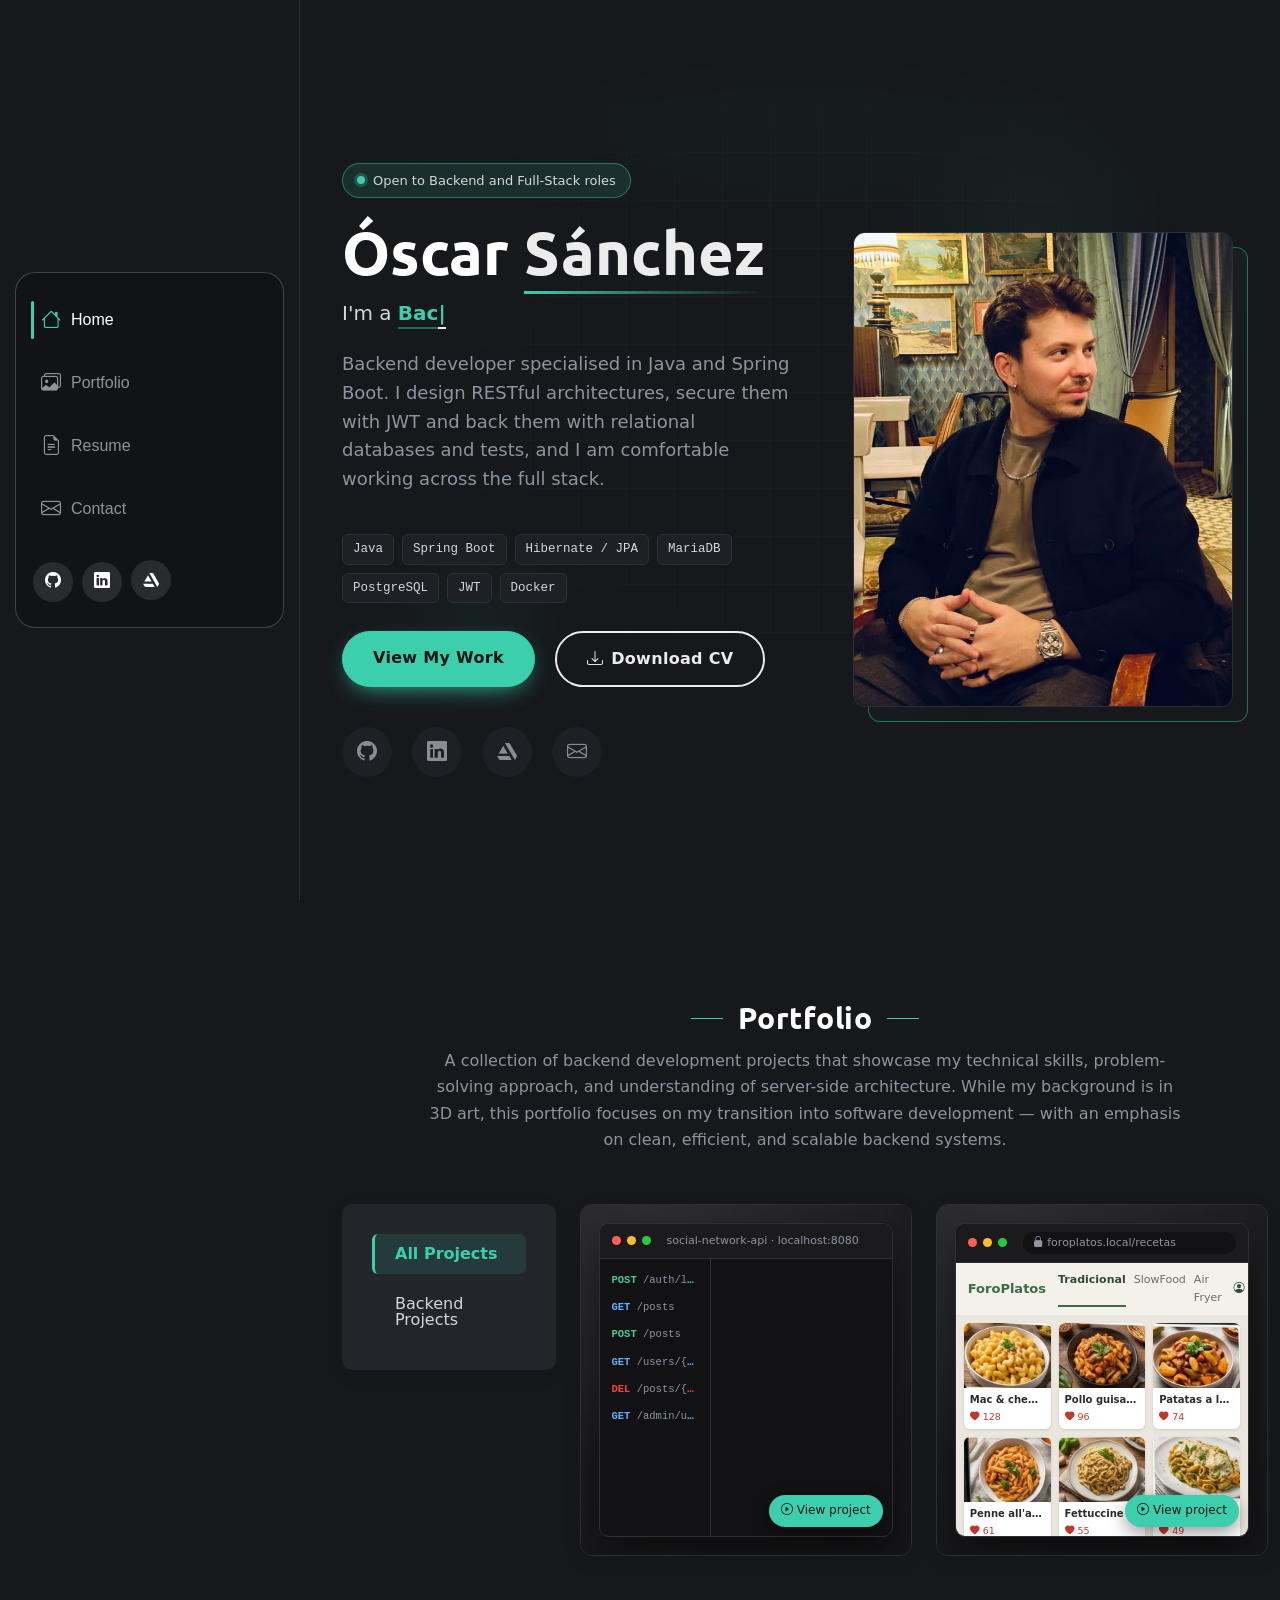
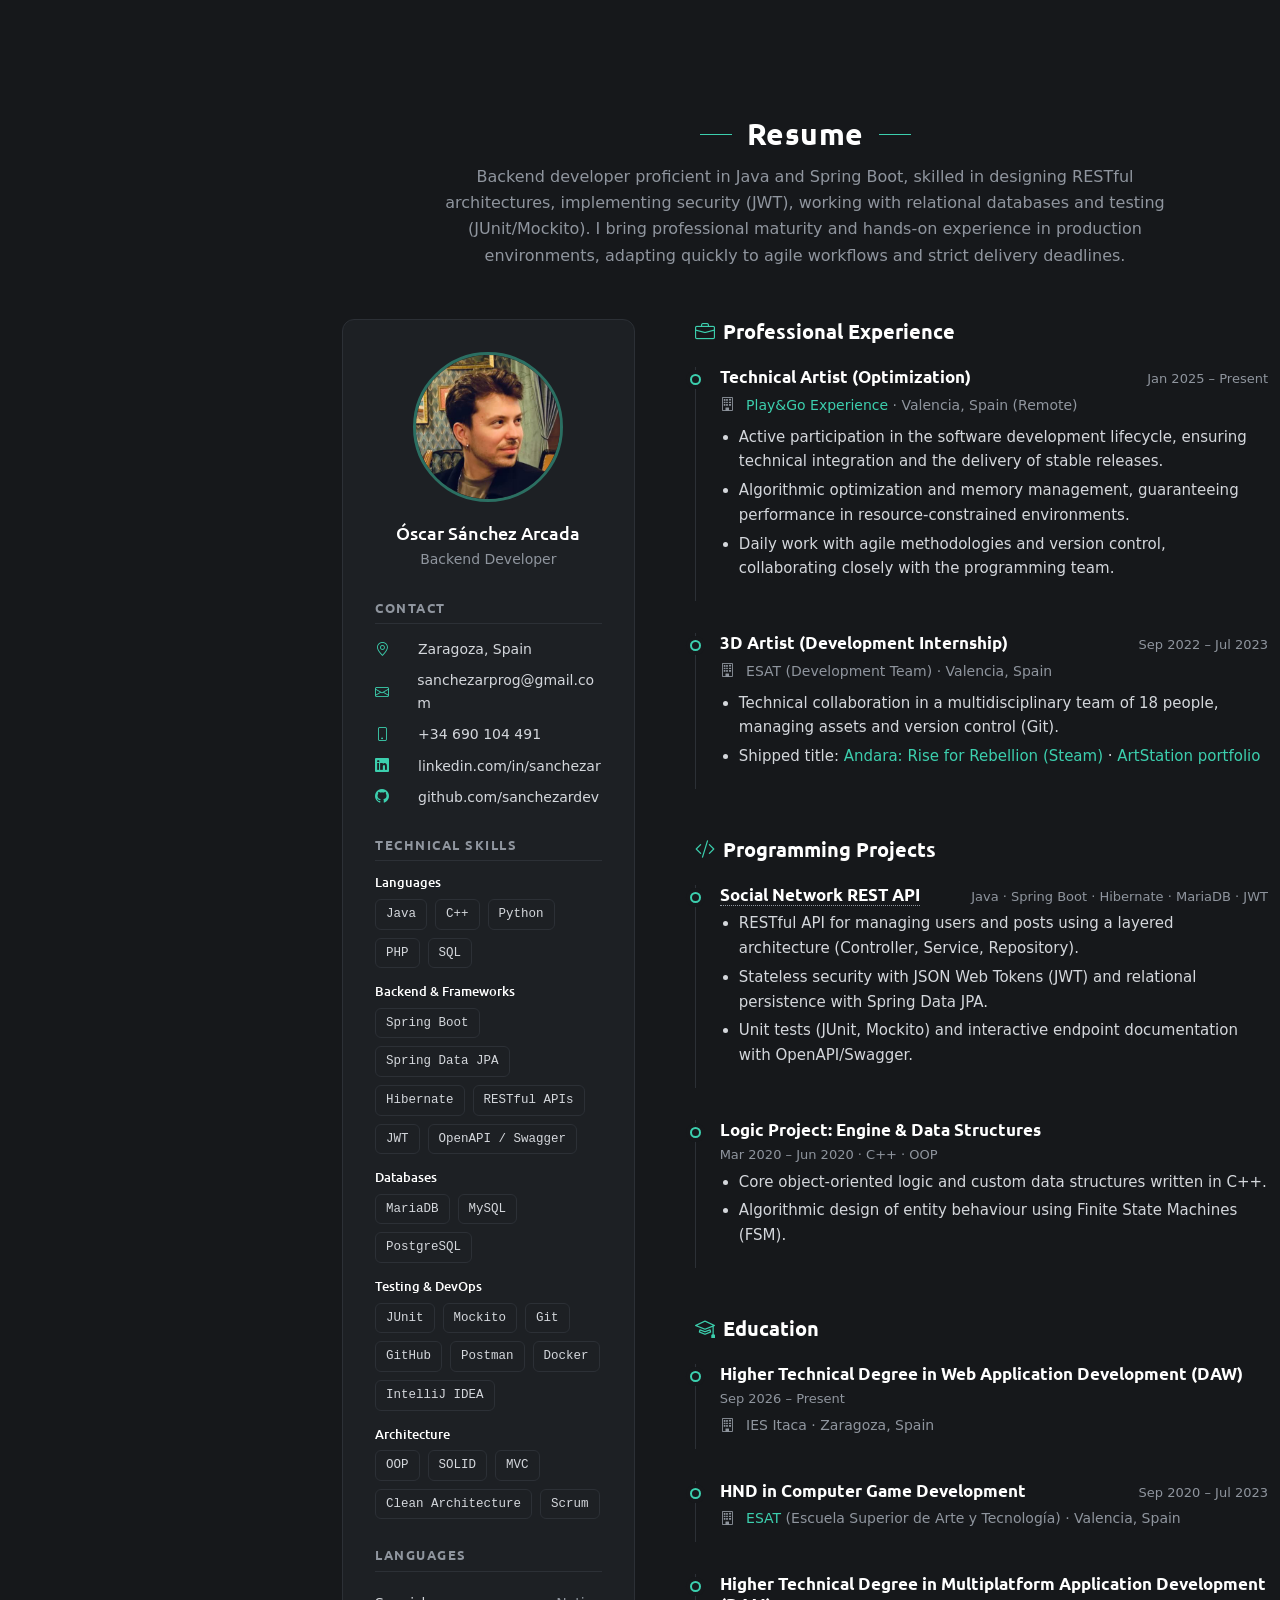
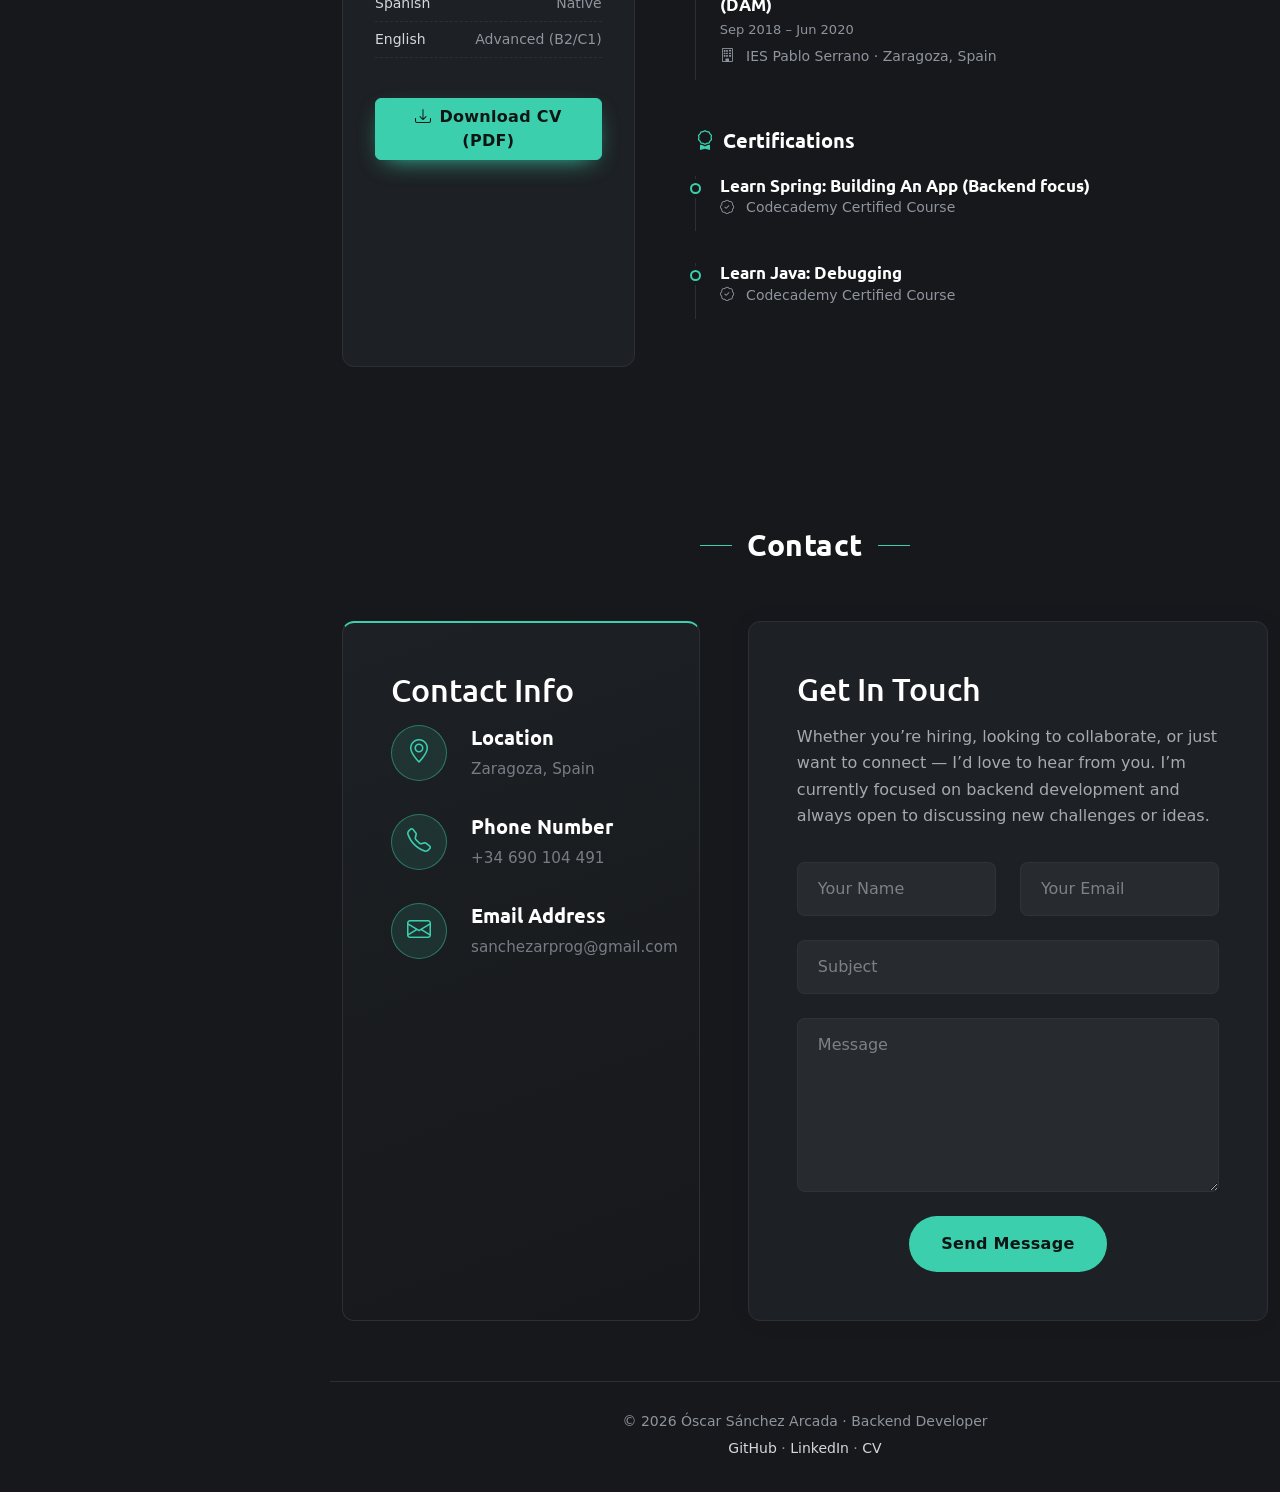
==== commit 1bb79491: "css updated for every content page" ====
--- a/index.html
+++ b/index.html
@@ -38,9 +38,9 @@
   <link rel="stylesheet" href="https://cdnjs.cloudflare.com/ajax/libs/font-awesome/6.5.0/css/all.min.css">
 
   <!-- Main CSS File -->
-  <link href="assets/css/main.css" rel="stylesheet">
+  <link href="assets/css/main.css?v=2026-11-19" rel="stylesheet">
   <!-- Estilos propios (se cargan después de la plantilla y la sobrescriben) -->
-  <link href="assets/css/custom.css" rel="stylesheet">
+  <link href="assets/css/custom.css?v=2026-11-19" rel="stylesheet">
 
   <!-- =======================================================
   * Template Name: SnapFolio
@@ -674,7 +674,7 @@
   <script src="assets/vendor/swiper/swiper-bundle.min.js"></script>
 
   <!-- Main JS File -->
-  <script src="assets/js/main.js"></script>
+  <script src="assets/js/main.js?v=2026-11-19"></script>
 
 </body>
 
--- a/assets/css/custom.css
+++ b/assets/css/custom.css
@@ -1124,3 +1124,99 @@
   0%, 100% { box-shadow: 0 0 0 3px var(--brand-soft); }
   50% { box-shadow: 0 0 0 6px transparent; }
 }
+
+/* ==========================================================================
+   Páginas de proyecto (NewSections/*.html): mismo color de marca que el index
+   (la plantilla usaba amarillo #ffc107 en slider, flechas y botones)
+   ========================================================================== */
+.text-brand { color: var(--brand-color) !important; }
+
+.portfolio-details .slide-preview-wrap:hover .slide-zoom-hint {
+  background: var(--brand-color);
+  border-color: var(--brand-color);
+  color: var(--contrast-color);
+  box-shadow: 0 6px 16px -4px var(--brand-color);
+}
+
+.portfolio-details .portfolio-details-slider .swiper-button-prev:hover,
+.portfolio-details .portfolio-details-slider .swiper-button-next:hover {
+  background: var(--brand-color);
+  border-color: var(--brand-color);
+  color: var(--contrast-color);
+  box-shadow: 0 6px 20px -6px var(--brand-color);
+}
+
+.portfolio-details .portfolio-details-slider .swiper-pagination .swiper-pagination-bullet.swiper-pagination-bullet-active {
+  background-color: var(--brand-color);
+}
+
+.portfolio-details .quick-nav-btn:hover {
+  border-color: var(--brand-line);
+  color: var(--brand-color);
+}
+
+.portfolio-details .quick-nav-btn.active {
+  background: var(--brand-soft);
+  color: var(--brand-color);
+  border-color: var(--brand-color);
+  box-shadow: none;
+}
+
+.portfolio-details .project-mockup-frame,
+.portfolio-details .portfolio-info {
+  border: 1px solid var(--border-color);
+  border-radius: var(--radius);
+}
+
+.portfolio-details .portfolio-info {
+  border-top: 2px solid var(--brand-color);
+  background: linear-gradient(160deg, var(--surface-color), var(--background-color));
+}
+
+.portfolio-details .portfolio-info h3::after {
+  background: var(--brand-color);
+}
+
+.portfolio-details .portfolio-info ul li a,
+.portfolio-details .portfolio-description a {
+  color: var(--brand-color);
+}
+
+.portfolio-details .portfolio-description h2,
+.portfolio-details .portfolio-description h3 {
+  color: var(--heading-color);
+}
+
+.portfolio-details .portfolio-description h2 i,
+.portfolio-details .portfolio-description h3 i,
+.portfolio-details .portfolio-description li i {
+  color: var(--brand-color);
+}
+
+/* Cabecera de las páginas de proyecto */
+.page-title {
+  border-bottom: 1px solid var(--border-color);
+  background:
+    linear-gradient(to right, rgba(255, 255, 255, 0.035) 1px, transparent 1px) 0 0 / 48px 48px,
+    linear-gradient(to bottom, rgba(255, 255, 255, 0.035) 1px, transparent 1px) 0 0 / 48px 48px,
+    var(--background-color);
+}
+
+.page-title h1 {
+  position: relative;
+  padding-bottom: 10px;
+}
+
+.page-title h1::after {
+  content: "";
+  position: absolute;
+  left: 0;
+  bottom: 0;
+  width: 48px;
+  height: 2px;
+  background: var(--brand-color);
+}
+
+.page-title .breadcrumbs a:hover {
+  color: var(--brand-color);
+}
